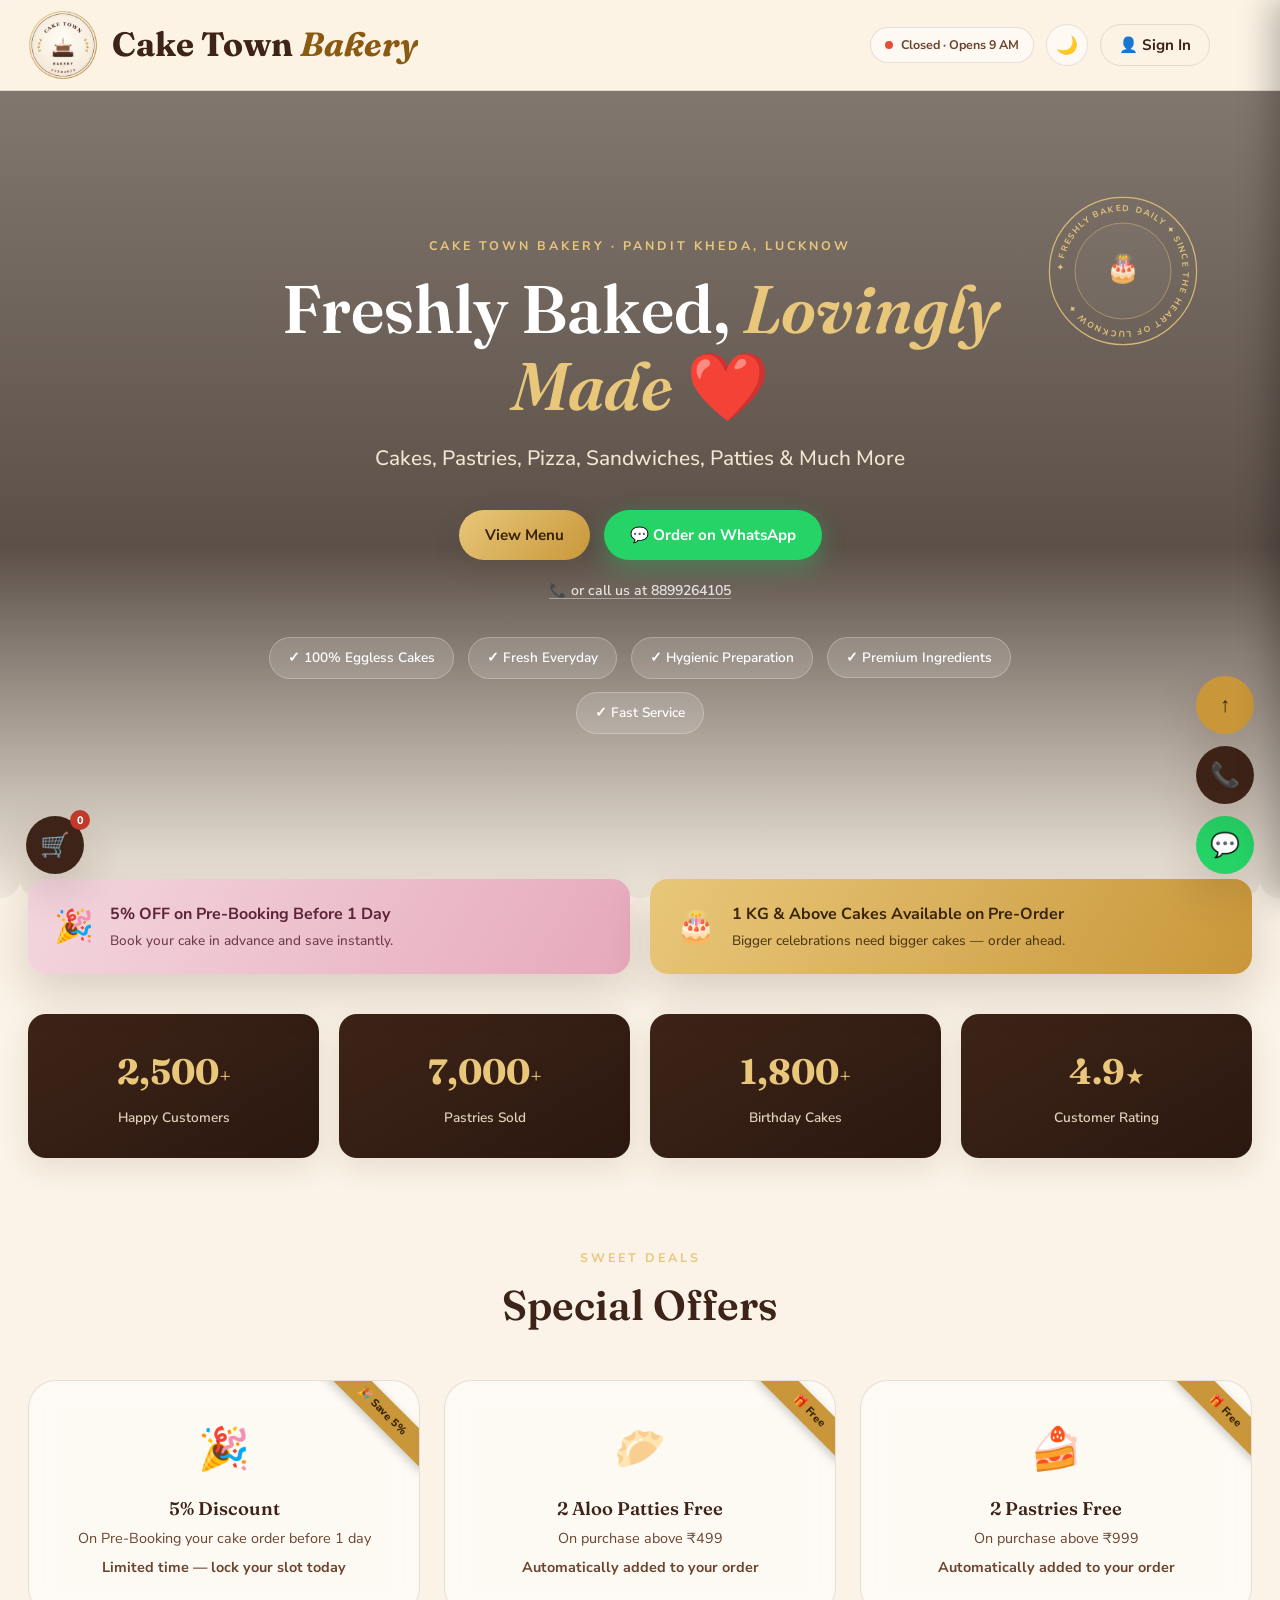
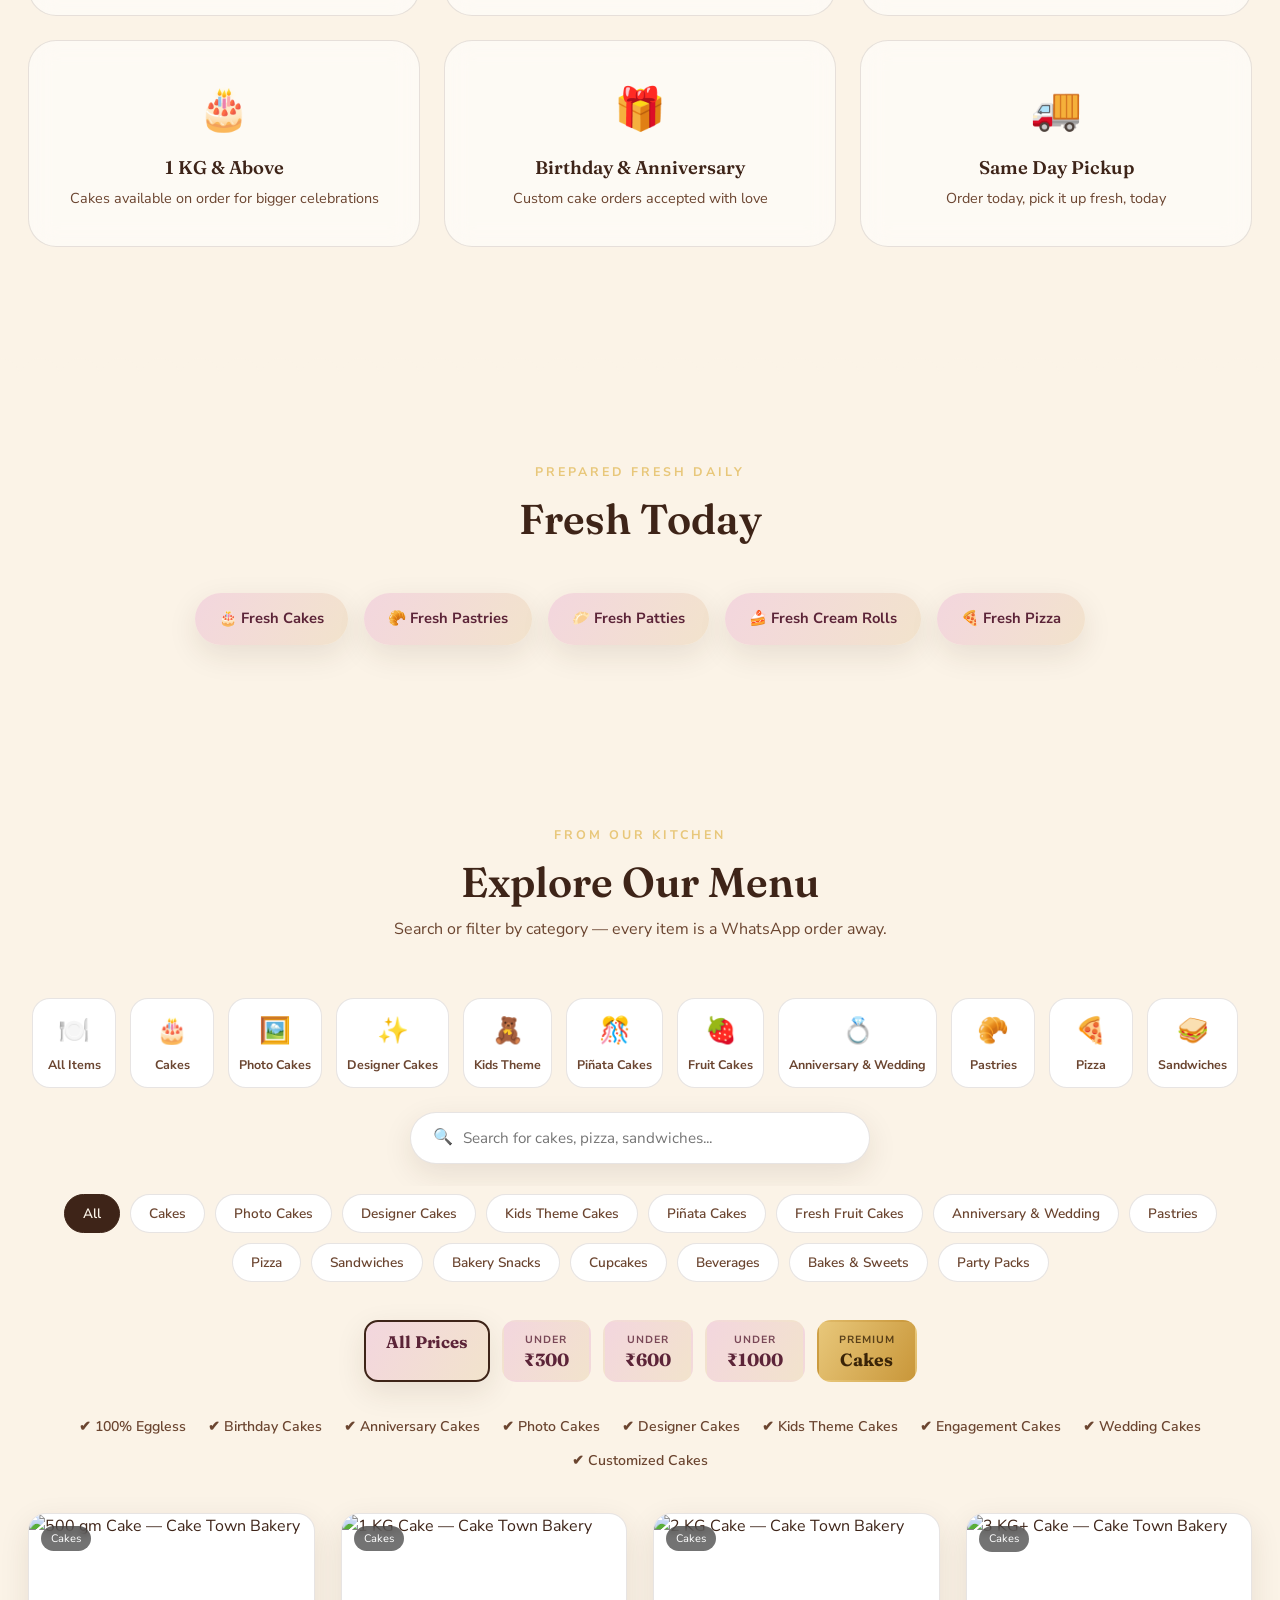
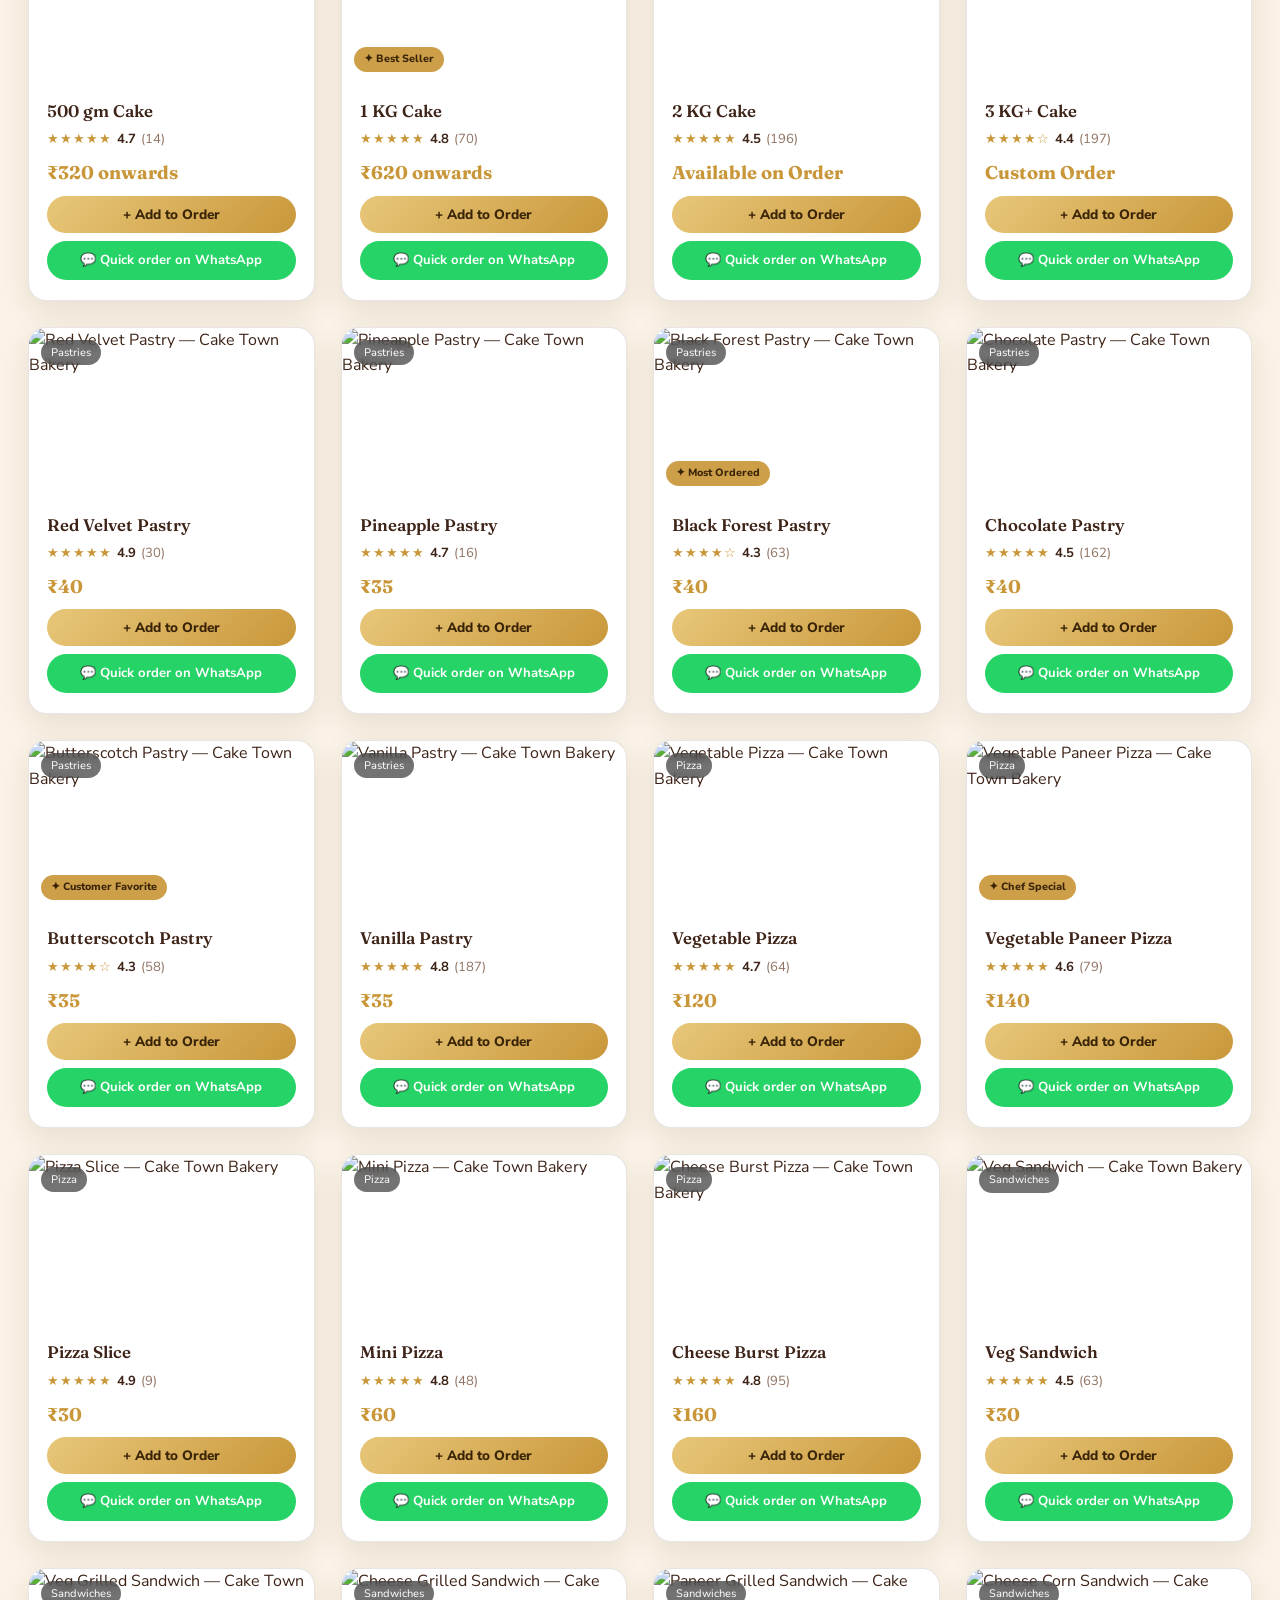
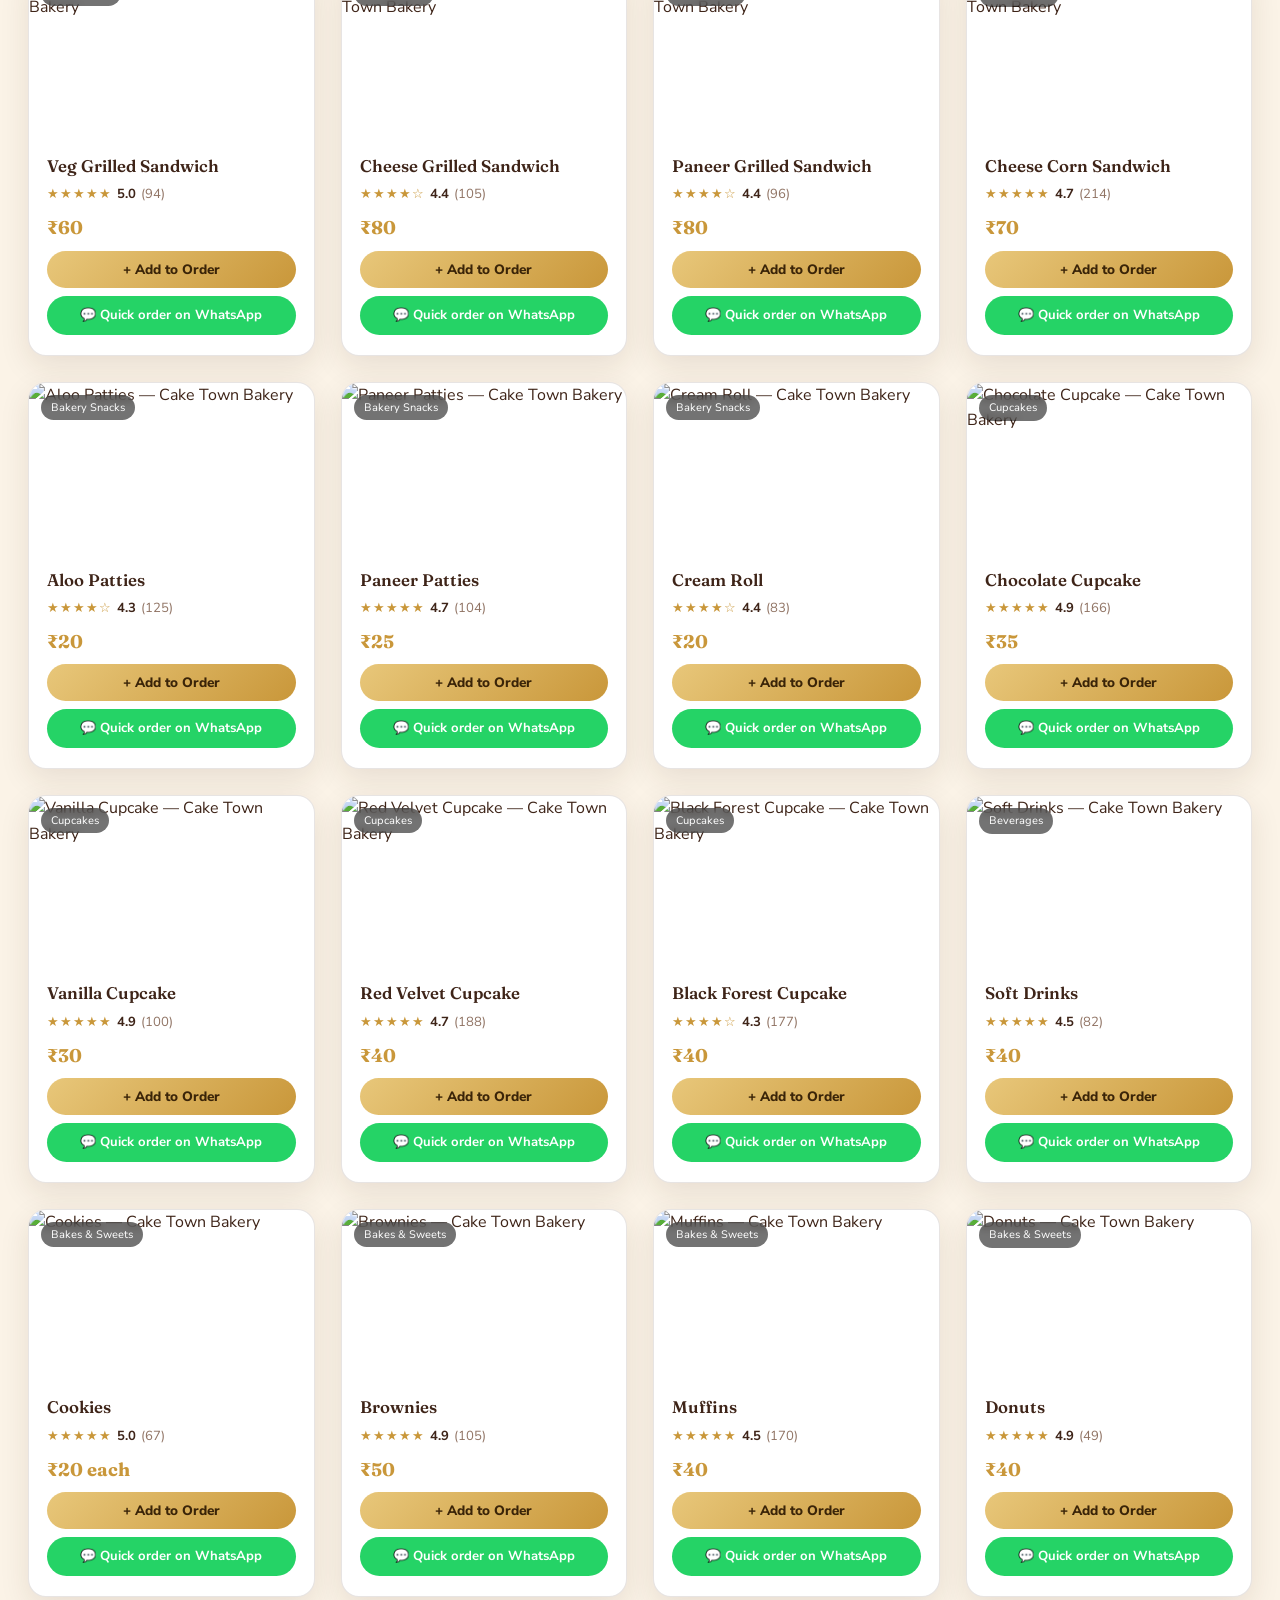
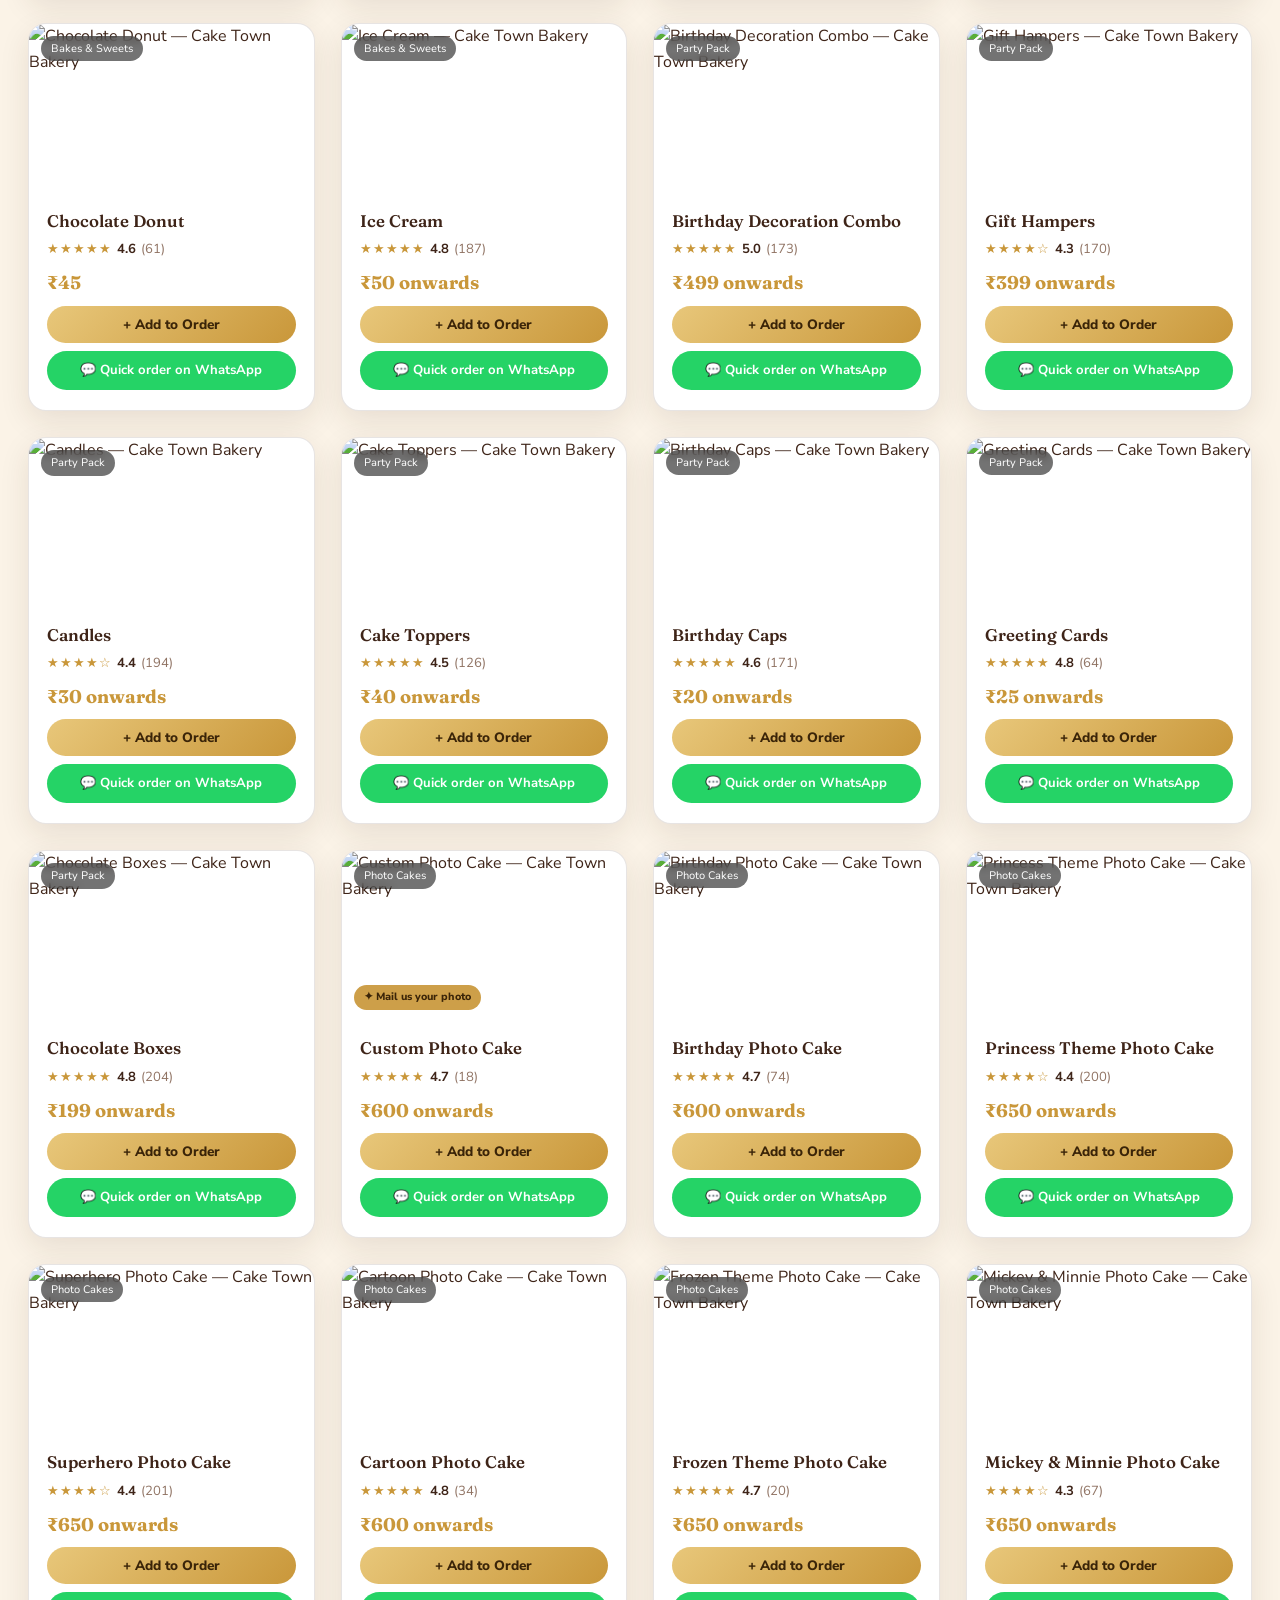
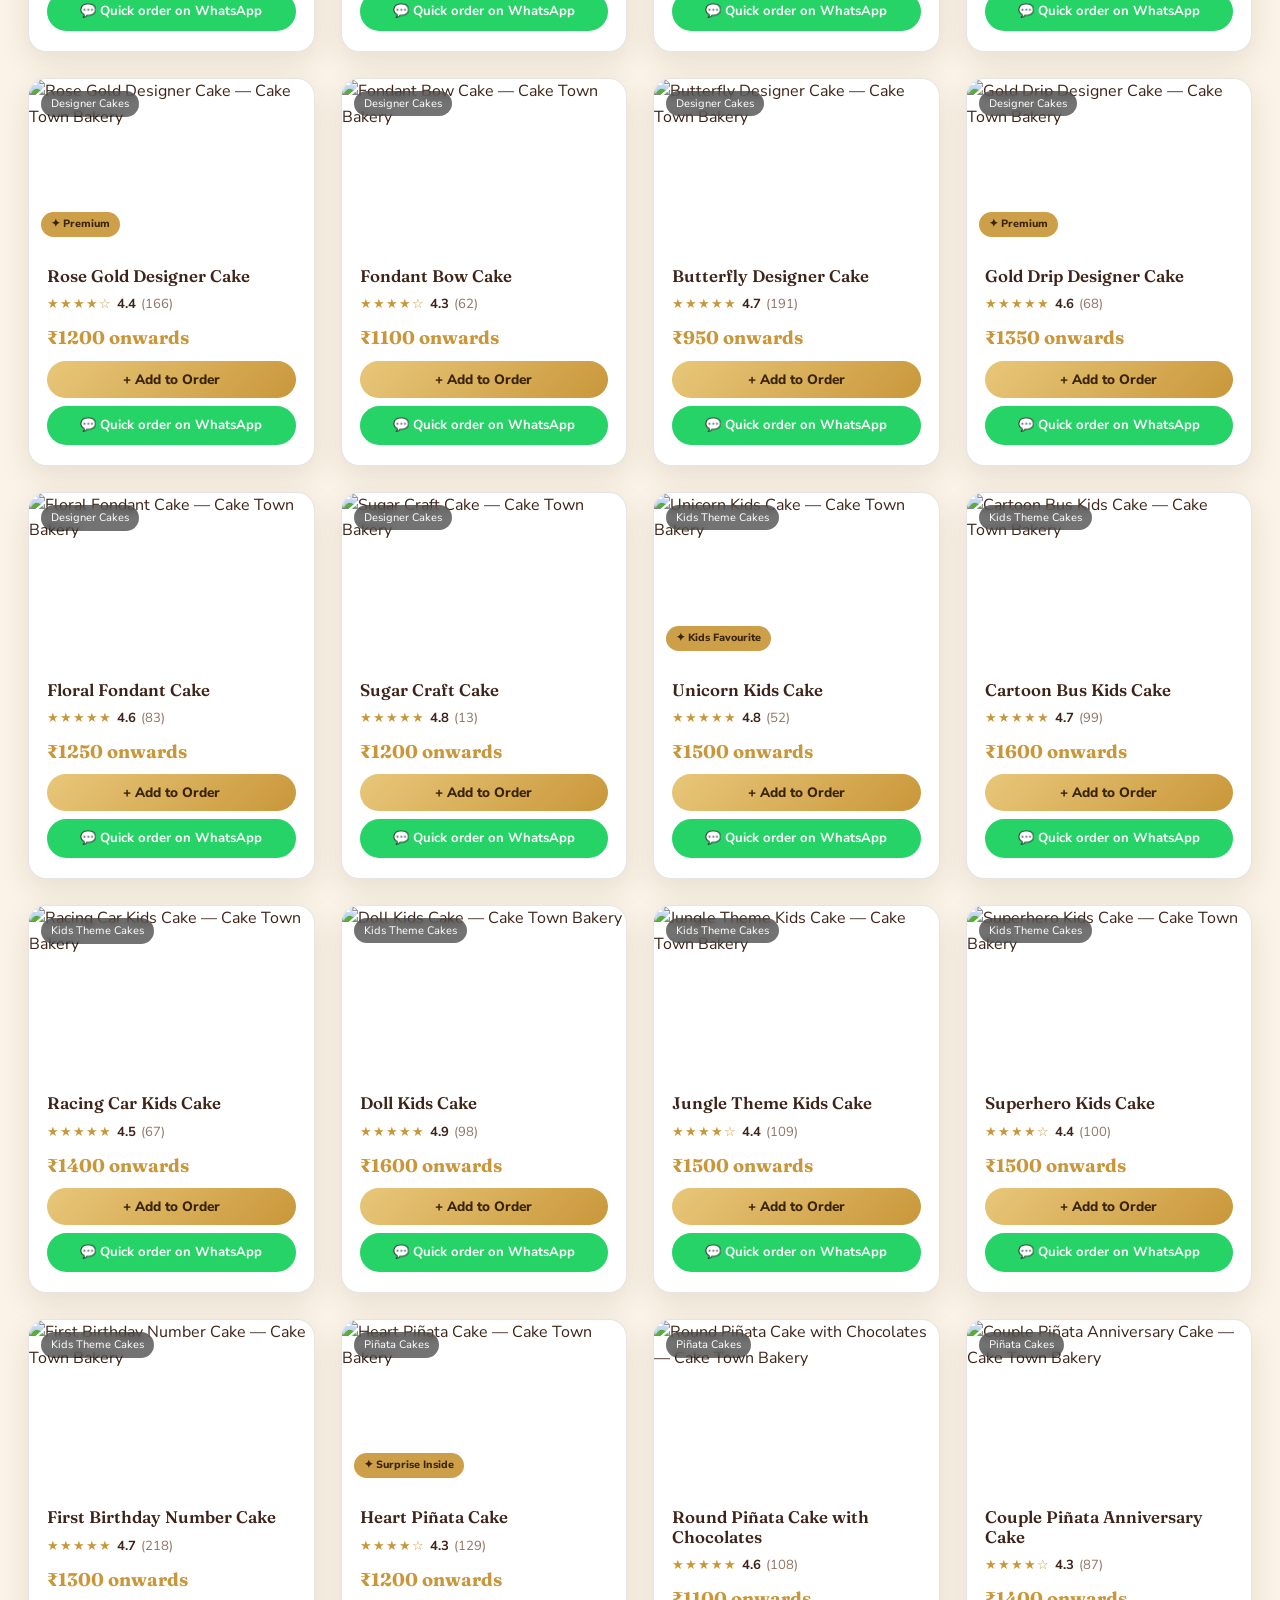
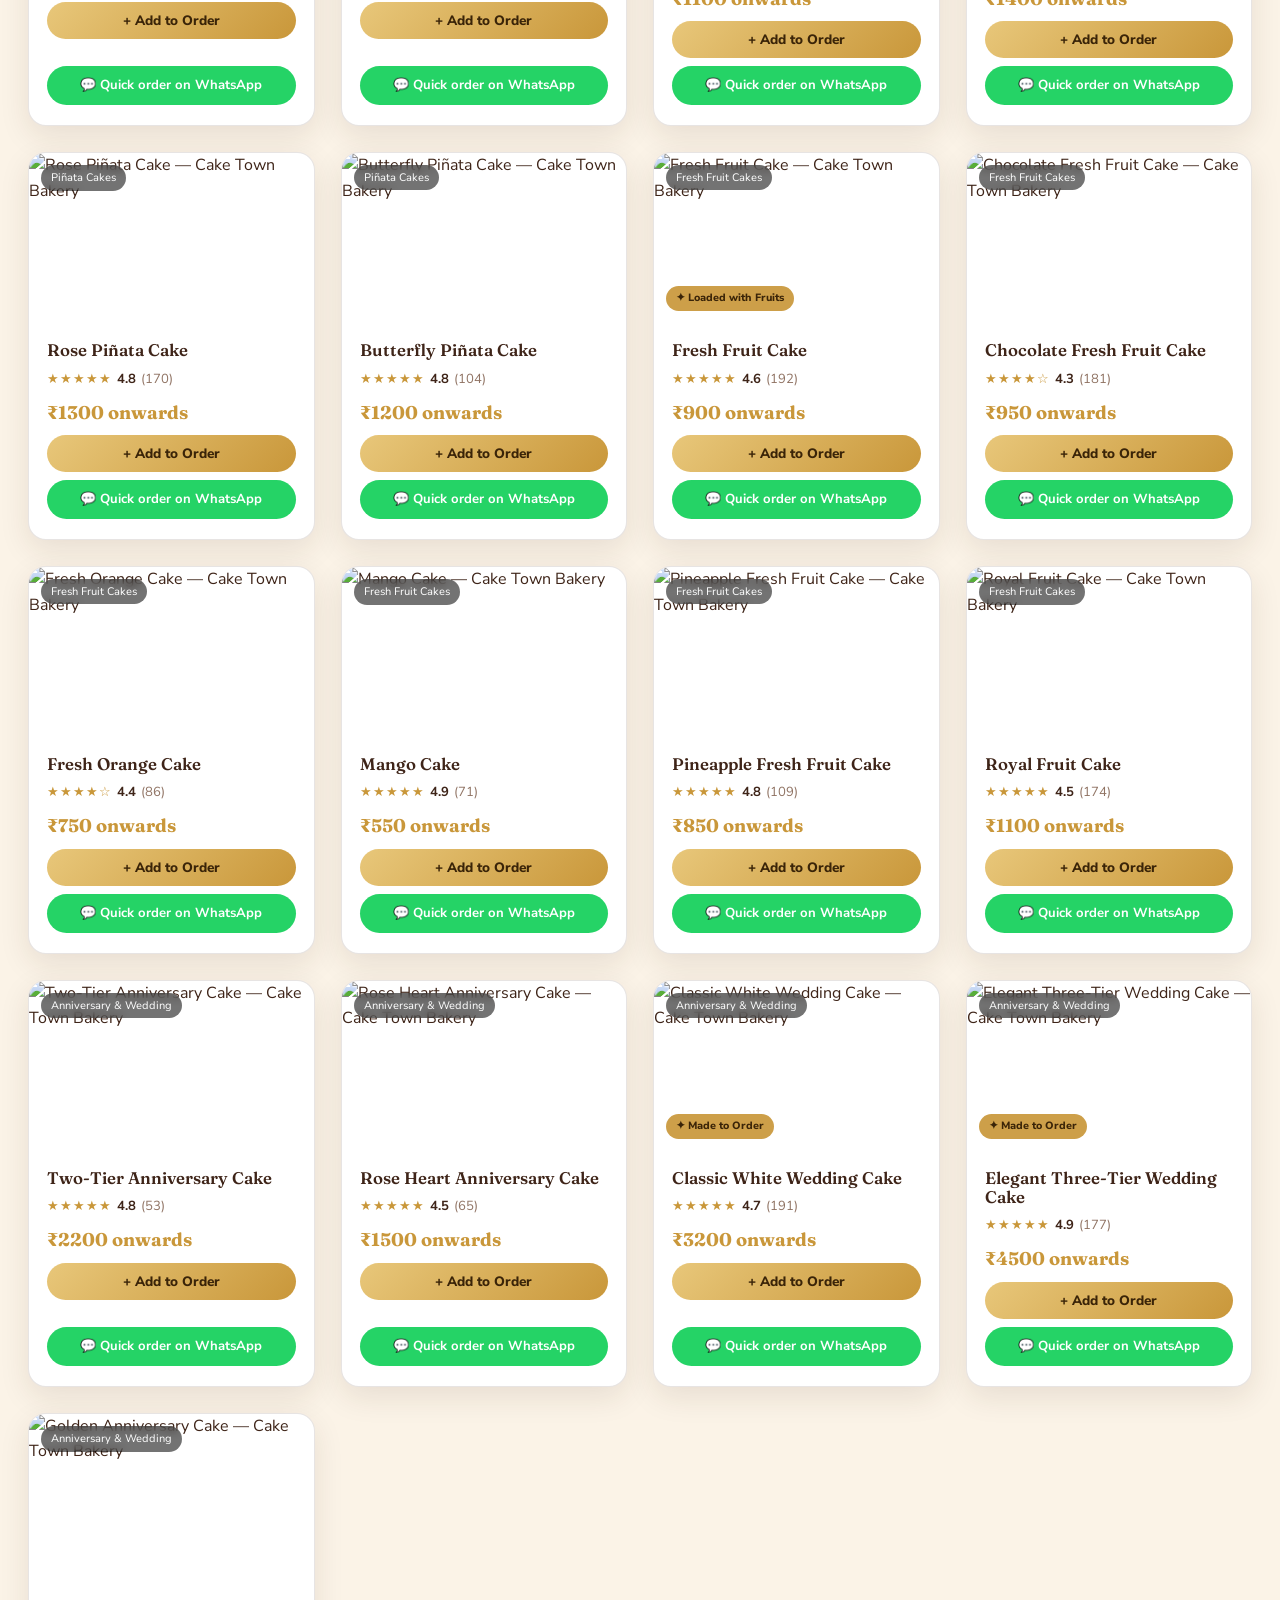
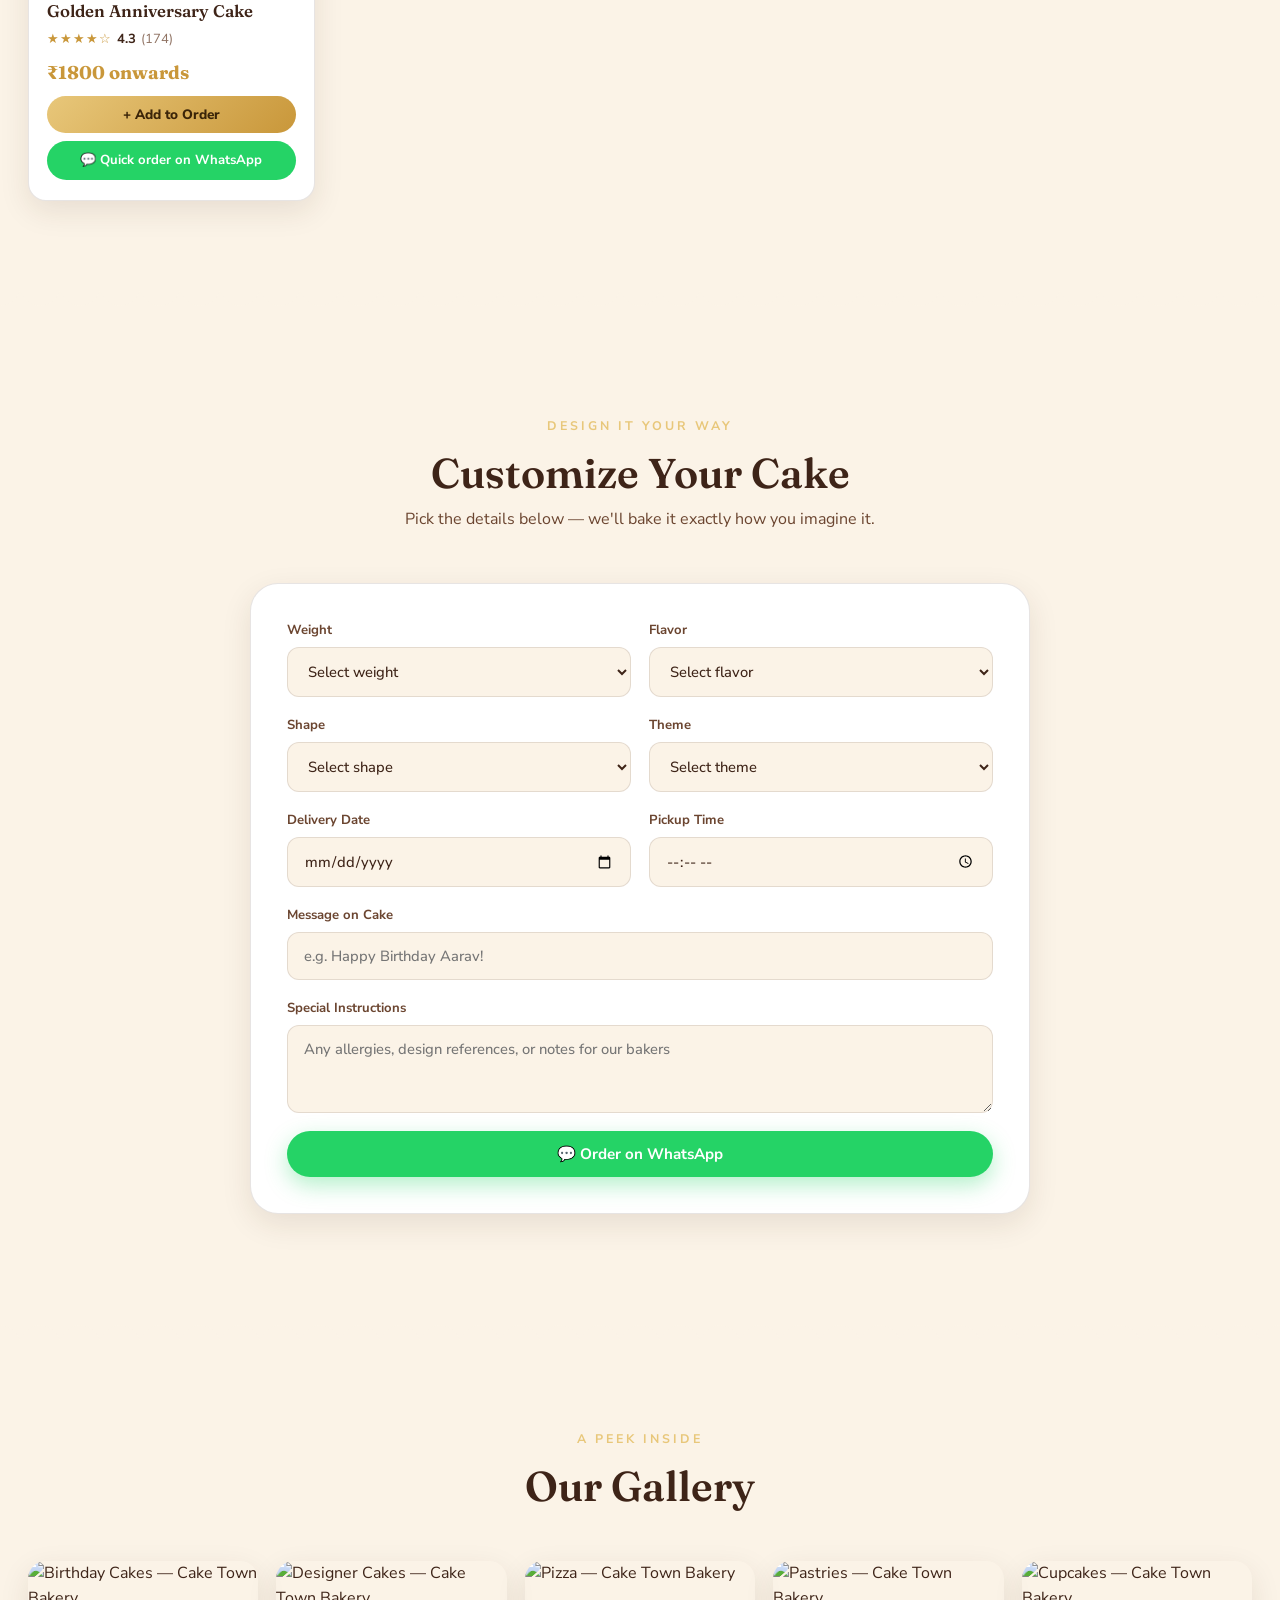
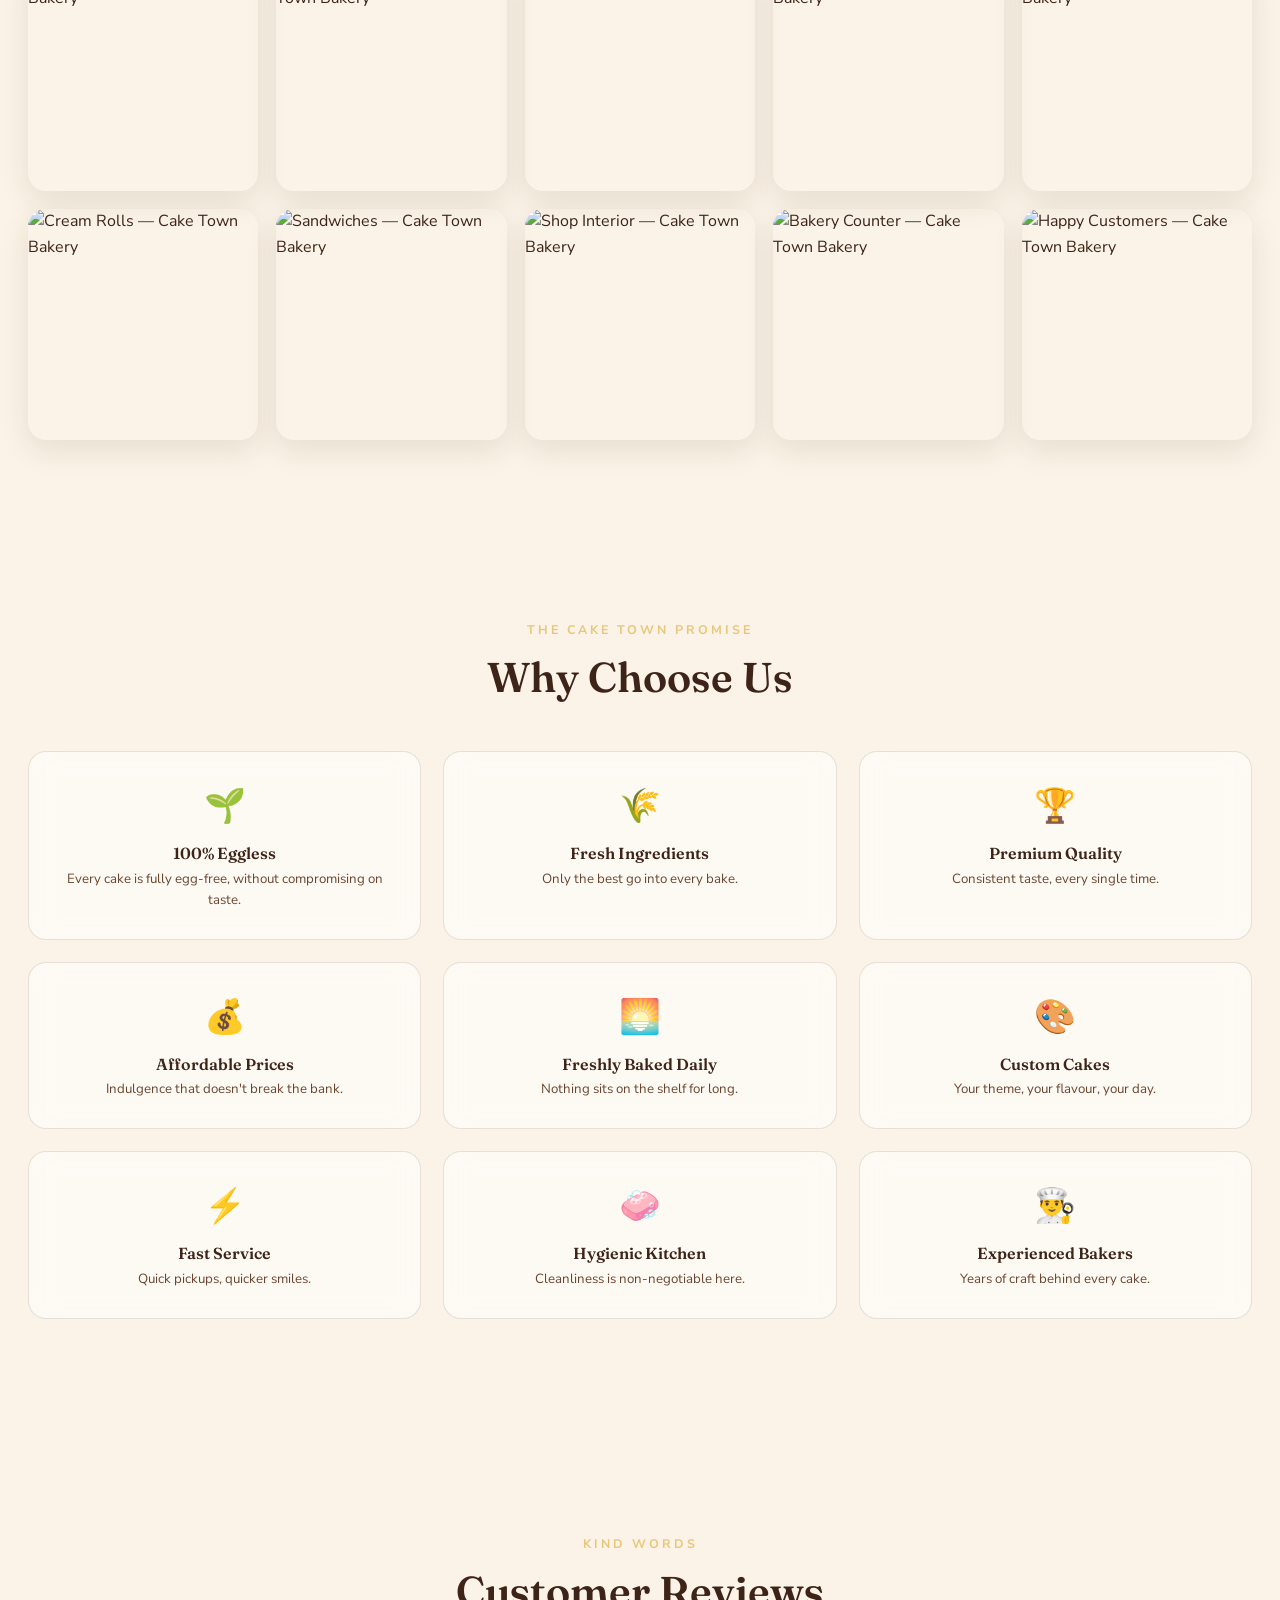
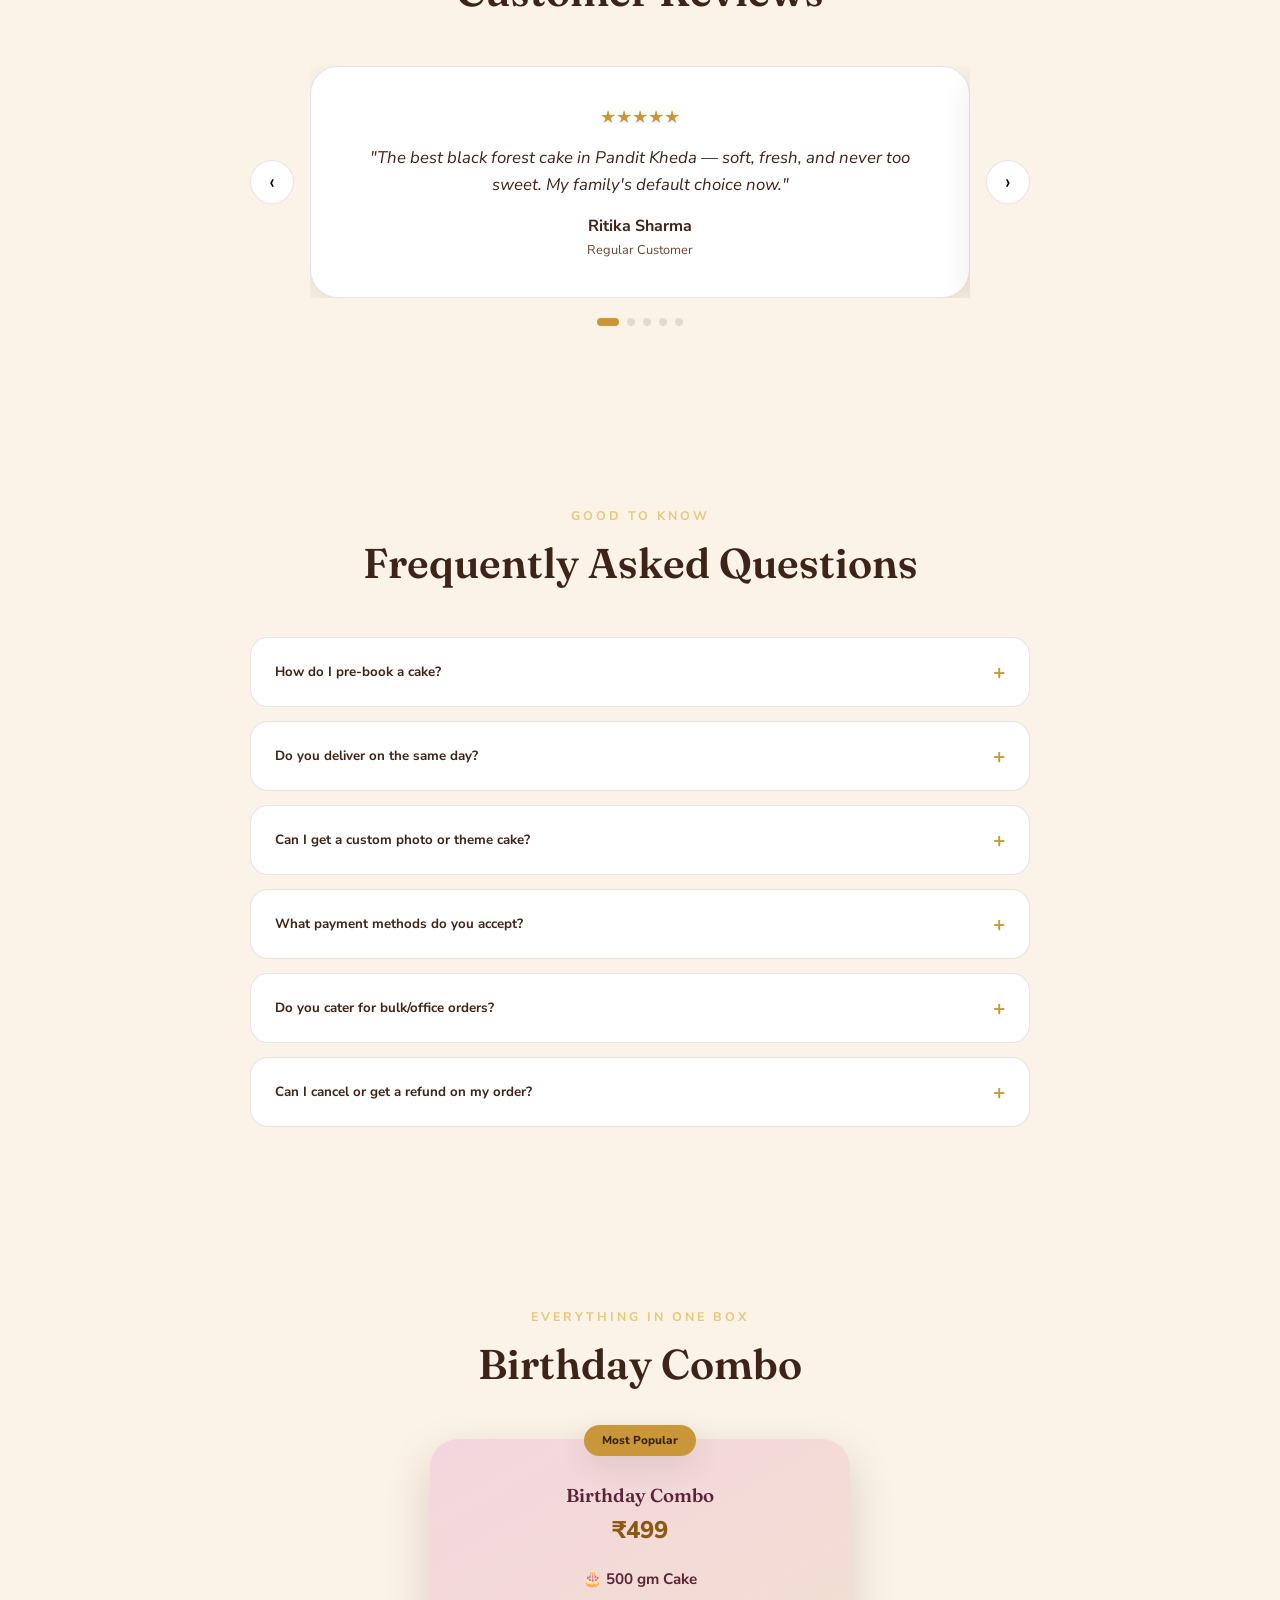
==== index.html @ 8cfa0c64 "Initial commit - Cake Town Bakery website" ====
<!DOCTYPE html>
<html lang="en">
<head>
<meta charset="UTF-8">
<meta name="viewport" content="width=device-width, initial-scale=1.0">
<title>Cake Town Bakery | Fresh Cakes, Pastries & Pizza in Lucknow</title>
<meta name="description" content="Cake Town Bakery, Pandit Kheda, Lucknow — 100% eggless cakes, pastries, pizza, sandwiches & more. Custom birthday & anniversary cakes. Order on WhatsApp or call 8899264105.">
<meta name="keywords" content="Cake Town Bakery, eggless cake Lucknow, cake shop Lucknow, birthday cake Lucknow, pastry shop Pandit Kheda, custom cakes Lucknow, bakery near me">
<meta name="robots" content="index, follow">
<link rel="canonical" href="https://caketownbakery.example.com/">

<!-- Open Graph -->
<meta property="og:type" content="restaurant.menu">
<meta property="og:title" content="Cake Town Bakery — Freshly Baked, Lovingly Made">
<meta property="og:description" content="Cakes, Pastries, Pizza, Sandwiches, Patties & Much More. Order now on WhatsApp or call 8899264105.">
<meta property="og:image" content="https://images.unsplash.com/photo-1621303837174-89787a7d4729?q=80&w=1200&auto=format&fit=crop">
<meta property="og:locale" content="en_IN">

<meta name="theme-color" content="#C9973A" media="(prefers-color-scheme: light)">
<meta name="theme-color" content="#241611" media="(prefers-color-scheme: dark)">

<link rel="icon" href="data:image/svg+xml,<svg xmlns=%22http://www.w3.org/2000/svg%22 viewBox=%220 0 100 100%22><text y=%22.9em%22 font-size=%2290%22>🎂</text></svg>">

<link rel="preconnect" href="https://fonts.googleapis.com">
<link rel="preconnect" href="https://fonts.gstatic.com" crossorigin>
<link href="https://fonts.googleapis.com/css2?family=Fraunces:ital,opsz,wght@0,9..144,400;0,9..144,500;0,9..144,600;0,9..144,700;1,9..144,500&family=Nunito+Sans:wght@400;500;600;700;800&display=swap" rel="stylesheet">

<link rel="stylesheet" href="css/style.css">

<script type="application/ld+json">
{
  "@context": "https://schema.org",
  "@type": "Bakery",
  "name": "Cake Town Bakery",
  "image": "https://images.unsplash.com/photo-1621303837174-89787a7d4729",
  "telephone": "+918899264105",
  "email": "caketownfresh@gmail.com",
  "priceRange": "₹20 - ₹2000",
  "address": {
    "@type": "PostalAddress",
    "streetAddress": "Kunj Plaza, Pandit Kheda",
    "addressLocality": "Lucknow",
    "addressRegion": "Uttar Pradesh",
    "postalCode": "226008",
    "addressCountry": "IN"
  },
  "servesCuisine": ["Bakery", "Cakes", "Pizza", "Fast Food"],
  "founder": "Akshaya Kumar Pandey"
}
</script>
</head>
<body>

<div class="scroll-progress" id="scrollProgress"></div>

<!-- ============ SKIP LINK ============ -->
<a href="#main" class="skip-link">Skip to content</a>

<!-- ============ NAVBAR ============ -->
<header class="navbar" id="navbar">
  <div class="nav-inner">
    <a href="#home" class="logo">
      <img src="assets/cake-town-logo.png" alt="Cake Town Bakery logo" class="logo-icon-img">
      <span class="logo-text">Cake Town <em>Bakery</em></span>
    </a>

    <div class="nav-right">
      <nav class="nav-links" id="navLinks">
        <a href="#home">Home</a>
        <a href="#offers">Offers</a>
        <a href="#menu">Menu</a>
        <a href="#gallery">Gallery</a>
        <a href="#why-us">Why Us</a>
        <a href="#reviews">Reviews</a>
        <a href="#faq">FAQ</a>
        <a href="#contact">Contact</a>
        <div class="nav-mobile-actions">
          <button class="btn btn-outline full" id="accountBtnMobile">👤 Sign In / Account</button>
          <a href="tel:8899264105" class="btn btn-outline full">📞 Call Now</a>
          <a href="https://wa.me/918899264105?text=Hi%20Cake%20Town%20Bakery!%20I'd%20like%20to%20order." class="btn btn-whatsapp full" target="_blank" rel="noopener">💬 WhatsApp</a>
        </div>
      </nav>

      <div class="nav-actions">
        <span class="open-status" id="openStatus"><span class="dot"></span> <span id="openStatusText">Checking hours…</span></span>
        <button class="theme-toggle" id="themeToggle" aria-label="Toggle dark mode" title="Toggle dark / light mode">
          <span class="theme-icon">🌙</span>
        </button>
        <div class="account-menu-wrap">
          <button class="btn btn-ghost nav-account" id="accountBtn">👤 Sign In</button>
          <div class="account-dropdown" id="accountDropdown" hidden>
            <a href="#" id="ddMyOrders">🧾 My Orders</a>
            <a href="#" id="ddLogout">🚪 Log Out</a>
          </div>
        </div>
        <a href="tel:8899264105" class="btn btn-ghost nav-call">📞 Call</a>
        <a href="https://wa.me/918899264105?text=Hi%20Cake%20Town%20Bakery!%20I'd%20like%20to%20order." class="btn btn-whatsapp nav-wa" target="_blank" rel="noopener">💬 WhatsApp</a>
        <button class="hamburger" id="hamburger" aria-label="Open menu" aria-expanded="false" aria-controls="navLinks">
          <span></span><span></span><span></span>
        </button>
      </div>
    </div>
  </div>
</header>

<main id="main">

<!-- ============ HERO ============ -->
<section class="hero" id="home">
  <div class="hero-bg" style="background-image:url('https://images.unsplash.com/photo-1509440159596-0249088772ff?q=80&w=1800&auto=format&fit=crop')"></div>
  <div class="hero-overlay"></div>

  <div class="hero-stamp" aria-hidden="true">
    <svg viewBox="0 0 200 200" class="stamp-svg">
      <defs>
        <path id="stampCircle" d="M 100,100 m -75,0 a 75,75 0 1,1 150,0 a 75,75 0 1,1 -150,0"/>
      </defs>
      <circle cx="100" cy="100" r="92" class="stamp-ring"/>
      <circle cx="100" cy="100" r="60" class="stamp-ring-inner"/>
      <text class="stamp-text">
        <textPath href="#stampCircle" startOffset="0%">
          ✦ FRESHLY BAKED DAILY ✦ SINCE THE HEART OF LUCKNOW ✦
        </textPath>
      </text>
      <text x="100" y="108" text-anchor="middle" class="stamp-center">🎂</text>
    </svg>
  </div>

  <div class="hero-content">
    <p class="eyebrow">Cake Town Bakery · Pandit Kheda, Lucknow</p>
    <h1>Freshly Baked, <span>Lovingly Made</span> ❤️</h1>
    <p class="hero-sub">Cakes, Pastries, Pizza, Sandwiches, Patties &amp; Much More</p>

    <div class="hero-buttons">
      <a href="#menu" class="btn btn-primary">View Menu</a>
      <a href="https://wa.me/918899264105?text=Hi%20Cake%20Town%20Bakery!" target="_blank" rel="noopener" class="btn btn-whatsapp">💬 Order on WhatsApp</a>
    </div>
    <a href="tel:8899264105" class="hero-call-link">📞 or call us at 8899264105</a>

    <ul class="hero-badges">
      <li>✓ 100% Eggless Cakes</li>
      <li>✓ Fresh Everyday</li>
      <li>✓ Hygienic Preparation</li>
      <li>✓ Premium Ingredients</li>
      <li>✓ Fast Service</li>
    </ul>
  </div>

  <div class="scallop-divider" aria-hidden="true"></div>
</section>

<!-- ============ HIGHLIGHT BANNERS ============ -->
<section class="banners">
  <div class="banner banner-pink">
    <span class="banner-icon">🎉</span>
    <div>
      <strong>5% OFF on Pre-Booking Before 1 Day</strong>
      <p>Book your cake in advance and save instantly.</p>
    </div>
  </div>
  <div class="banner banner-gold">
    <span class="banner-icon">🎂</span>
    <div>
      <strong>1 KG &amp; Above Cakes Available on Pre-Order</strong>
      <p>Bigger celebrations need bigger cakes — order ahead.</p>
    </div>
  </div>
</section>

<!-- ============ STATS ============ -->
<section class="stats-section">
  <div class="stats-grid">
    <div class="stat-card"><span class="stat-num" data-target="2500">0</span><span class="stat-plus">+</span><p>Happy Customers</p></div>
    <div class="stat-card"><span class="stat-num" data-target="7000">0</span><span class="stat-plus">+</span><p>Pastries Sold</p></div>
    <div class="stat-card"><span class="stat-num" data-target="1800">0</span><span class="stat-plus">+</span><p>Birthday Cakes</p></div>
    <div class="stat-card"><span class="stat-num" data-target="4.9" data-decimal="1">0</span><span class="stat-plus">★</span><p>Customer Rating</p></div>
  </div>
</section>

<!-- ============ OFFERS ============ -->
<section class="section offers" id="offers">
  <div class="section-head">
    <p class="eyebrow center">Sweet Deals</p>
    <h2>Special Offers</h2>
  </div>
  <div class="offer-grid">
    <div class="offer-card offer-card-ribbon">
      <span class="ribbon">🎉 Save 5%</span>
      <div class="offer-emoji">🎉</div>
      <h3>5% Discount</h3>
      <p>On Pre-Booking your cake order before 1 day</p>
      <p class="offer-sub">Limited time — lock your slot today</p>
    </div>
    <div class="offer-card offer-card-ribbon">
      <span class="ribbon">🎁 Free</span>
      <div class="offer-emoji">🥟</div>
      <h3>2 Aloo Patties Free</h3>
      <p>On purchase above ₹499</p>
      <p class="offer-sub">Automatically added to your order</p>
    </div>
    <div class="offer-card offer-card-ribbon">
      <span class="ribbon">🎁 Free</span>
      <div class="offer-emoji">🍰</div>
      <h3>2 Pastries Free</h3>
      <p>On purchase above ₹999</p>
      <p class="offer-sub">Automatically added to your order</p>
    </div>
    <div class="offer-card">
      <div class="offer-emoji">🎂</div>
      <h3>1 KG &amp; Above</h3>
      <p>Cakes available on order for bigger celebrations</p>
    </div>
    <div class="offer-card">
      <div class="offer-emoji">🎁</div>
      <h3>Birthday &amp; Anniversary</h3>
      <p>Custom cake orders accepted with love</p>
    </div>
    <div class="offer-card">
      <div class="offer-emoji">🚚</div>
      <h3>Same Day Pickup</h3>
      <p>Order today, pick it up fresh, today</p>
    </div>
  </div>
</section>

<div class="scallop-divider flip" aria-hidden="true"></div>

<!-- ============ TODAY'S FRESH ============ -->
<section class="section fresh-section">
  <div class="section-head">
    <p class="eyebrow center">Prepared Fresh Daily</p>
    <h2>Fresh Today</h2>
  </div>
  <div class="fresh-strip">
    <div class="fresh-chip">🎂 Fresh Cakes</div>
    <div class="fresh-chip">🥐 Fresh Pastries</div>
    <div class="fresh-chip">🥟 Fresh Patties</div>
    <div class="fresh-chip">🍰 Fresh Cream Rolls</div>
    <div class="fresh-chip">🍕 Fresh Pizza</div>
  </div>
</section>

<!-- ============ MENU ============ -->
<section class="section menu-section" id="menu">
  <div class="section-head">
    <p class="eyebrow center">From Our Kitchen</p>
    <h2>Explore Our Menu</h2>
    <p class="section-desc">Search or filter by category — every item is a WhatsApp order away.</p>
  </div>

  <div class="quick-cat-nav" id="quickCatNav">
    <button class="quick-cat" data-cat="all"><span class="quick-cat-icon">🍽️</span><span>All Items</span></button>
    <button class="quick-cat" data-cat="cakes"><span class="quick-cat-icon">🎂</span><span>Cakes</span></button>
    <button class="quick-cat" data-cat="photocakes"><span class="quick-cat-icon">🖼️</span><span>Photo Cakes</span></button>
    <button class="quick-cat" data-cat="designercakes"><span class="quick-cat-icon">✨</span><span>Designer Cakes</span></button>
    <button class="quick-cat" data-cat="kidscakes"><span class="quick-cat-icon">🧸</span><span>Kids Theme</span></button>
    <button class="quick-cat" data-cat="pinatacakes"><span class="quick-cat-icon">🎊</span><span>Piñata Cakes</span></button>
    <button class="quick-cat" data-cat="fruitcakes"><span class="quick-cat-icon">🍓</span><span>Fruit Cakes</span></button>
    <button class="quick-cat" data-cat="annivcakes"><span class="quick-cat-icon">💍</span><span>Anniversary &amp; Wedding</span></button>
    <button class="quick-cat" data-cat="pastries"><span class="quick-cat-icon">🥐</span><span>Pastries</span></button>
    <button class="quick-cat" data-cat="pizza"><span class="quick-cat-icon">🍕</span><span>Pizza</span></button>
    <button class="quick-cat" data-cat="sandwiches"><span class="quick-cat-icon">🥪</span><span>Sandwiches</span></button>
    <button class="quick-cat" data-cat="snacks"><span class="quick-cat-icon">🥟</span><span>Snacks</span></button>
    <button class="quick-cat" data-cat="cupcakes"><span class="quick-cat-icon">🧁</span><span>Cupcakes</span></button>
    <button class="quick-cat" data-cat="beverages"><span class="quick-cat-icon">🥤</span><span>Beverages</span></button>
    <button class="quick-cat" data-cat="sweets"><span class="quick-cat-icon">🍪</span><span>Sweets</span></button>
    <button class="quick-cat" data-cat="party"><span class="quick-cat-icon">🎉</span><span>Party Pack</span></button>
  </div>

  <div class="menu-controls">
    <div class="search-box">
      <span>🔍</span>
      <input type="text" id="menuSearch" placeholder="Search for cakes, pizza, sandwiches..." aria-label="Search the menu">
    </div>
    <div class="filter-tabs sticky-filters" id="filterTabs">
      <button class="filter-btn active" data-cat="all">All</button>
      <button class="filter-btn" data-cat="cakes">Cakes</button>
      <button class="filter-btn" data-cat="photocakes">Photo Cakes</button>
      <button class="filter-btn" data-cat="designercakes">Designer Cakes</button>
      <button class="filter-btn" data-cat="kidscakes">Kids Theme Cakes</button>
      <button class="filter-btn" data-cat="pinatacakes">Piñata Cakes</button>
      <button class="filter-btn" data-cat="fruitcakes">Fresh Fruit Cakes</button>
      <button class="filter-btn" data-cat="annivcakes">Anniversary &amp; Wedding</button>
      <button class="filter-btn" data-cat="pastries">Pastries</button>
      <button class="filter-btn" data-cat="pizza">Pizza</button>
      <button class="filter-btn" data-cat="sandwiches">Sandwiches</button>
      <button class="filter-btn" data-cat="snacks">Bakery Snacks</button>
      <button class="filter-btn" data-cat="cupcakes">Cupcakes</button>
      <button class="filter-btn" data-cat="beverages">Beverages</button>
      <button class="filter-btn" data-cat="sweets">Bakes &amp; Sweets</button>
      <button class="filter-btn" data-cat="party">Party Packs</button>
    </div>
  </div>

  <div class="price-tier-strip" id="priceTierStrip">
    <button class="price-tier-chip active" data-tier="all"><span class="tier-label">All Prices</span></button>
    <button class="price-tier-chip" data-tier="300"><span class="tier-under">Under</span><span class="tier-amount">₹300</span></button>
    <button class="price-tier-chip" data-tier="600"><span class="tier-under">Under</span><span class="tier-amount">₹600</span></button>
    <button class="price-tier-chip" data-tier="1000"><span class="tier-under">Under</span><span class="tier-amount">₹1000</span></button>
    <button class="price-tier-chip gold" data-tier="premium"><span class="tier-under">Premium</span><span class="tier-amount">Cakes</span></button>
  </div>


  <div class="cake-types">
    <span>✔ 100% Eggless</span>
    <span>✔ Birthday Cakes</span>
    <span>✔ Anniversary Cakes</span>
    <span>✔ Photo Cakes</span>
    <span>✔ Designer Cakes</span>
    <span>✔ Kids Theme Cakes</span>
    <span>✔ Engagement Cakes</span>
    <span>✔ Wedding Cakes</span>
    <span>✔ Customized Cakes</span>
  </div>

  <div id="menuGrid" class="menu-grid"></div>
  <p id="noResults" class="no-results" hidden>No items match your search. Try another keyword or category.</p>
</section>

<div class="scallop-divider" aria-hidden="true"></div>

<!-- ============ CUSTOMIZE YOUR CAKE ============ -->
<section class="section builder-section" id="customize">
  <div class="section-head">
    <p class="eyebrow center">Design It Your Way</p>
    <h2>Customize Your Cake</h2>
    <p class="section-desc">Pick the details below — we'll bake it exactly how you imagine it.</p>
  </div>

  <form id="cakeBuilderForm" class="builder-card" novalidate>
    <div class="builder-grid">
      <label class="field"><span>Weight</span>
        <select name="weight" required>
          <option value="" disabled selected>Select weight</option>
          <option>500 gm</option><option>1 KG</option><option>2 KG</option><option>3 KG+</option>
        </select>
      </label>
      <label class="field"><span>Flavor</span>
        <select name="flavor" required>
          <option value="" disabled selected>Select flavor</option>
          <option>Chocolate</option><option>Vanilla</option><option>Black Forest</option><option>Red Velvet</option><option>Butterscotch</option><option>Pineapple</option>
        </select>
      </label>
      <label class="field"><span>Shape</span>
        <select name="shape" required>
          <option value="" disabled selected>Select shape</option>
          <option>Round</option><option>Square</option><option>Heart Shape</option><option>Number Shape</option>
        </select>
      </label>
      <label class="field"><span>Theme</span>
        <select name="theme" required>
          <option value="" disabled selected>Select theme</option>
          <option>Birthday</option><option>Anniversary</option><option>Photo Cake</option><option>Wedding</option><option>Kids Theme</option><option>Engagement</option><option>Designer / Custom</option>
        </select>
      </label>
      <label class="field"><span>Delivery Date</span>
        <input type="date" name="date" aria-label="Delivery date" required>
      </label>
      <label class="field"><span>Pickup Time</span>
        <input type="time" name="pickupTime" aria-label="Pickup time" required>
      </label>
    </div>
    <label class="field full"><span>Message on Cake</span>
      <input type="text" name="message" placeholder="e.g. Happy Birthday Aarav!" aria-label="Message on cake">
    </label>
    <label class="field full"><span>Special Instructions</span>
      <textarea name="notes" rows="3" placeholder="Any allergies, design references, or notes for our bakers"></textarea>
    </label>
    <button type="submit" class="btn btn-whatsapp full">💬 Order on WhatsApp</button>
  </form>
</section>

<div class="scallop-divider flip" aria-hidden="true"></div>

<!-- ============ GALLERY ============ -->
<section class="section gallery-section" id="gallery">
  <div class="section-head">
    <p class="eyebrow center">A Peek Inside</p>
    <h2>Our Gallery</h2>
  </div>
  <div class="gallery-grid" id="galleryGrid"></div>
</section>

<!-- ============ WHY CHOOSE US ============ -->
<section class="section why-us" id="why-us">
  <div class="section-head">
    <p class="eyebrow center">The Cake Town Promise</p>
    <h2>Why Choose Us</h2>
  </div>
  <div class="why-grid">
    <div class="why-card"><span>🌱</span><h3>100% Eggless</h3><p>Every cake is fully egg-free, without compromising on taste.</p></div>
    <div class="why-card"><span>🌾</span><h3>Fresh Ingredients</h3><p>Only the best go into every bake.</p></div>
    <div class="why-card"><span>🏆</span><h3>Premium Quality</h3><p>Consistent taste, every single time.</p></div>
    <div class="why-card"><span>💰</span><h3>Affordable Prices</h3><p>Indulgence that doesn't break the bank.</p></div>
    <div class="why-card"><span>🌅</span><h3>Freshly Baked Daily</h3><p>Nothing sits on the shelf for long.</p></div>
    <div class="why-card"><span>🎨</span><h3>Custom Cakes</h3><p>Your theme, your flavour, your day.</p></div>
    <div class="why-card"><span>⚡</span><h3>Fast Service</h3><p>Quick pickups, quicker smiles.</p></div>
    <div class="why-card"><span>🧼</span><h3>Hygienic Kitchen</h3><p>Cleanliness is non-negotiable here.</p></div>
    <div class="why-card"><span>👨‍🍳</span><h3>Experienced Bakers</h3><p>Years of craft behind every cake.</p></div>
  </div>
</section>

<div class="scallop-divider flip" aria-hidden="true"></div>

<!-- ============ REVIEWS ============ -->
<section class="section reviews" id="reviews">
  <div class="section-head">
    <p class="eyebrow center">Kind Words</p>
    <h2>Customer Reviews</h2>
  </div>
  <div class="review-carousel">
    <button class="rev-arrow left" id="revPrev" aria-label="Previous review">‹</button>
    <div class="review-track-wrap">
      <div class="review-track" id="reviewTrack"></div>
    </div>
    <button class="rev-arrow right" id="revNext" aria-label="Next review">›</button>
  </div>
  <div class="review-dots" id="reviewDots"></div>
</section>

<!-- ============ FAQ ============ -->
<section class="section faq-section" id="faq">
  <div class="section-head">
    <p class="eyebrow center">Good to Know</p>
    <h2>Frequently Asked Questions</h2>
  </div>
  <div class="faq-list" id="faqList"></div>
</section>

<!-- ============ BIRTHDAY COMBO ============ -->
<section class="section combo-section">
  <div class="section-head">
    <p class="eyebrow center">Everything In One Box</p>
    <h2>Birthday Combo</h2>
  </div>
  <div class="combo-card">
    <div class="combo-badge">Most Popular</div>
    <h3>Birthday Combo</h3>
    <p class="combo-price">₹499</p>
    <ul class="combo-list">
      <li>🎂 500 gm Cake</li>
      <li>🕯️ Candles</li>
      <li>🔪 Knife</li>
      <li>🥳 Happy Birthday Celebration</li>
      <li>🎉 Party Caps</li>
      <li>🎈 Balloons</li>
    </ul>
    <a href="https://wa.me/918899264105?text=Hi%20Cake%20Town%20Bakery!%20I'd%20like%20to%20order%20the%20Birthday%20Combo." target="_blank" rel="noopener" class="btn btn-whatsapp full">💬 Order Combo on WhatsApp</a>
  </div>
</section>

<!-- ============ DELIVERY AREAS ============ -->
<section class="section delivery-section">
  <div class="section-head">
    <p class="eyebrow center">We Deliver Fresh To Your Door</p>
    <h2>Delivery Areas</h2>
    <p class="section-desc">Free delivery above ₹499</p>
  </div>
  <div class="delivery-grid">
    <span>📍 Pandit Kheda</span>
    <span>📍 Ashiyana</span>
    <span>📍 Alambagh</span>
    <span>📍 Krishna Nagar</span>
    <span>📍 Telibagh</span>
    <span>📍 Vrindavan</span>
  </div>
</section>

<div class="scallop-divider" aria-hidden="true"></div>

<!-- ============ CONTACT ============ -->
<section class="section contact-section" id="contact">
  <div class="section-head">
    <p class="eyebrow center">Visit or Reach Us</p>
    <h2>Contact Us</h2>
  </div>

  <div class="contact-grid">
    <div class="contact-info">
      <div class="info-card">
        <h3>Cake Town Bakery</h3>
        <p><strong>Owner:</strong> Akshaya Kumar Pandey</p>
        <p><strong>📞 Phone:</strong> <a href="tel:8899264105">8899264105</a></p>
        <p><strong>✉️ Email:</strong> <a href="mailto:caketownfresh@gmail.com">caketownfresh@gmail.com</a></p>
        <p><strong>📍 Address:</strong><br>Kunj Plaza, Pandit Kheda,<br>Lucknow, Uttar Pradesh - 226008</p>

        <div class="contact-btn-row">
          <a href="tel:8899264105" class="btn btn-outline">📞 Call Now</a>
          <a href="https://wa.me/918899264105?text=Hi%20Cake%20Town%20Bakery!" target="_blank" rel="noopener" class="btn btn-whatsapp">💬 WhatsApp</a>
          <a href="https://www.google.com/maps/dir/?api=1&destination=26.7970274,80.8674427" target="_blank" rel="noopener" class="btn btn-primary">📍 Get Directions</a>
        </div>
      </div>

      <div class="payment-card">
        <h3>💳 Payment Methods</h3>
        <p class="form-note">UPI · GPay · PhonePe · Paytm accepted</p>
        <div class="payment-body">
          <img src="assets/gpay-qr.png" alt="Cake Town Bakery UPI QR code — scan to pay" class="payment-qr">
          <div class="payment-details">
            <p><strong>Scan &amp; Pay</strong></p>
            <p>UPI ID: <span class="upi-id">8899264105-1@okbizaxis</span></p>
            <div class="payment-badges">
              <span>UPI</span><span>BHIM</span><span>GPay</span><span>PhonePe</span><span>Paytm</span>
            </div>
          </div>
        </div>
      </div>

      <div class="map-embed">
        <iframe
          title="Cake Town Bakery Location"
          src="https://maps.google.com/maps?q=26.7970274,80.8674427&hl=en&z=17&output=embed"
          loading="lazy" referrerpolicy="no-referrer-when-downgrade"></iframe>
        <!-- To use your own Google Maps embed later: open Google Maps → Share → Embed a map → copy the <iframe> src and paste it above. -->
      </div>
    </div>

    <div class="contact-forms">
      <div class="form-card">
        <h3>🎂 Pre-Book a Cake</h3>
        <p class="form-note">Get 5% off when you pre-book!</p>
        <form id="prebookForm" class="form" novalidate>
          <input type="text" name="name" placeholder="Your Name" aria-label="Your Name" required>
          <input type="tel" name="phone" placeholder="Phone Number" aria-label="Phone Number" required pattern="[0-9]{10}" inputmode="numeric" maxlength="10">
          <select name="cakeType" aria-label="Cake Type" required>
            <option value="" disabled selected>Cake Type</option>
            <option>Birthday Cake</option>
            <option>Anniversary Cake</option>
            <option>Photo Cake</option>
            <option>Designer Cake</option>
            <option>Kids Theme Cake</option>
            <option>Engagement Cake</option>
            <option>Wedding Cake</option>
            <option>Customized Cake</option>
          </select>
          <select name="weight" aria-label="Weight" required>
            <option value="" disabled selected>Weight</option>
            <option>500 gm</option>
            <option>1 KG</option>
            <option>2 KG</option>
            <option>3 KG+</option>
          </select>
          <input type="date" name="date" aria-label="Delivery date" required>
          <textarea name="notes" placeholder="Flavour / message on cake / special instructions" aria-label="Flavour, message on cake, or special instructions" rows="3"></textarea>
          <button type="submit" class="btn btn-primary full">Pre-Book via WhatsApp</button>
        </form>
      </div>

      <div class="form-card">
        <h3>✉️ Cake Enquiry</h3>
        <form id="enquiryForm" class="form" novalidate>
          <input type="text" name="name" placeholder="Your Name" aria-label="Your Name" required>
          <input type="tel" name="phone" placeholder="Phone Number" aria-label="Phone Number" required pattern="[0-9]{10}" inputmode="numeric" maxlength="10">
          <textarea name="message" placeholder="Tell us what you're looking for..." aria-label="Your enquiry message" rows="3" required></textarea>
          <button type="submit" class="btn btn-secondary full">Send Enquiry via WhatsApp</button>
        </form>
      </div>
    </div>
  </div>
</section>

</main>

<!-- ============ FOOTER ============ -->
<footer class="footer">
  <div class="footer-inner">
    <div class="footer-brand">
      <img src="assets/cake-town-logo.png" alt="Cake Town Bakery logo" class="footer-logo-img">
      <h3>Cake Town Bakery</h3>
      <p>Freshly Baked, Lovingly Made ❤️</p>
    </div>

    <div class="footer-links">
      <h4>Quick Links</h4>
      <a href="#menu">Menu</a>
      <a href="#gallery">Gallery</a>
      <a href="#contact">Contact</a>
      <a href="#offers">Offers</a>
    </div>

    <div class="footer-social">
      <h4>Follow Us</h4>
      <a href="mailto:caketownfresh@gmail.com">✉️ Email Us</a>
      <a href="https://wa.me/918899264105" target="_blank" rel="noopener">💬 WhatsApp</a>
      <a href="tel:8899264105">📞 Call Now</a>
    </div>

    <div class="footer-contact">
      <h4>Business Hours</h4>
      <p>Mon – Sun: 9:00 AM – 10:00 PM</p>
      <p>📞 8899264105</p>
      <p>✉️ caketownfresh@gmail.com</p>
      <p>Kunj Plaza, Pandit Kheda,<br>Lucknow, UP - 226008</p>
    </div>
  </div>
  <div class="footer-bottom">
    <p>© <span id="year"></span> Cake Town Bakery. All rights reserved. Crafted with ❤️ in Lucknow.</p>
  </div>
</footer>

<!-- ============ FLOATING BUTTONS ============ -->
<button class="floating-btn floating-cart" id="cartFab" aria-label="View your order cart">🛒<span class="cart-badge" id="cartBadge" hidden>0</span></button>
<a href="https://wa.me/918899264105?text=Hi%20Cake%20Town%20Bakery!%20I'd%20like%20to%20order." target="_blank" rel="noopener" class="floating-btn floating-wa" aria-label="Chat on WhatsApp">💬</a>
<a href="tel:8899264105" class="floating-btn floating-call" aria-label="Call Cake Town Bakery">📞</a>
<button class="floating-btn floating-top" id="scrollTop" aria-label="Scroll to top" hidden>↑</button>

<!-- ============ CART DRAWER ============ -->
<div class="cart-overlay" id="cartOverlay" hidden></div>
<aside class="cart-drawer" id="cartDrawer" aria-hidden="true">
  <div class="cart-drawer-head">
    <h3>🛒 Your Order</h3>
    <button class="cart-close" id="cartClose" aria-label="Close cart">✕</button>
  </div>
  <div class="cart-items" id="cartItems">
    <p class="cart-empty">Your cart is empty. Tap <strong>+ Add</strong> on any item to start your order.</p>
  </div>
  <div class="cart-drawer-foot">
    <p class="cart-total-row" id="cartTotalRow" hidden>Estimated Total: <strong id="cartTotalAmt">₹0</strong></p>
    <div class="cart-details-form">
      <input type="text" id="custName" placeholder="Your Name" aria-label="Your Name">
      <input type="tel" id="custPhone" placeholder="Phone Number" aria-label="Phone Number" maxlength="10" inputmode="numeric">
      <textarea id="custAddress" placeholder="Delivery Address" aria-label="Delivery Address" rows="2"></textarea>
    </div>
    <p class="cart-note">Prices shown are starting prices — final amount is confirmed before delivery. Custom / "on order" items are priced on confirmation.</p>
    <p class="cart-note cart-note-warning">⚠️ Orders cannot be cancelled or refunded once placed — cakes and bakery items are freshly prepared for you and can't be reused or resold. Please double-check your order before confirming.</p>
    <button class="btn btn-primary full" id="cartPayUpi">💳 Pay via UPI &amp; Place Order</button>
    <a href="#" target="_blank" rel="noopener" class="btn btn-whatsapp full" id="cartCheckout">💬 Checkout on WhatsApp</a>
  </div>
</aside>

<!-- ============ AUTH MODAL ============ -->
<div class="modal-overlay" id="authOverlay" hidden></div>
<div class="auth-modal" id="authModal" role="dialog" aria-modal="true" aria-label="Sign in or create account" hidden>
  <button class="modal-close" id="authClose" aria-label="Close">✕</button>
  <div class="auth-tabs">
    <button class="auth-tab active" data-tab="login" id="tabLoginBtn">Sign In</button>
    <button class="auth-tab" data-tab="signup" id="tabSignupBtn">Create Account</button>
  </div>

  <form id="loginForm" class="form auth-form" novalidate>
    <p class="form-note">Welcome back! Sign in to place your order faster.</p>
    <input type="email" name="email" placeholder="Email" aria-label="Email" required>
    <input type="password" name="password" placeholder="Password" aria-label="Password" required>
    <p class="auth-error" id="loginError" hidden></p>
    <button type="submit" class="btn btn-primary full">Sign In</button>
  </form>

  <form id="signupForm" class="form auth-form" novalidate hidden>
    <p class="form-note">Create a free account to save your details and track orders.</p>
    <input type="text" name="name" placeholder="Full Name" aria-label="Full Name" required>
    <input type="tel" name="phone" placeholder="Phone Number" aria-label="Phone Number" maxlength="10" inputmode="numeric" required>
    <input type="email" name="email" placeholder="Email" aria-label="Email" required>
    <input type="password" name="password" placeholder="Create Password" aria-label="Create Password" required minlength="4">
    <p class="auth-error" id="signupError" hidden></p>
    <button type="submit" class="btn btn-primary full">Create Account</button>
  </form>
</div>

<!-- ============ MY ORDERS MODAL ============ -->
<div class="modal-overlay" id="ordersOverlay" hidden></div>
<div class="orders-modal" id="ordersModal" role="dialog" aria-modal="true" aria-label="My orders" hidden>
  <button class="modal-close" id="ordersClose" aria-label="Close">✕</button>
  <h3>🧾 My Orders</h3>
  <div id="ordersList" class="orders-list"></div>
</div>


<!-- ============ LIGHTBOX ============ -->
<div class="lightbox" id="lightbox" role="dialog" aria-modal="true" aria-label="Image preview" hidden>
  <button class="lightbox-close" id="lightboxClose" aria-label="Close image preview">✕</button>
  <img src="" alt="" id="lightboxImg">
</div>

<script src="js/script.js"></script>
  <!-- Netlify Identity: lets the site handle the login links sent in
       invite/confirmation emails for the /admin menu editor. -->
  <script src="https://identity.netlify.com/v1/netlify-identity-widget.js"></script>
  <script>
    if (window.netlifyIdentity) {
      window.netlifyIdentity.on("init", (user) => {});
      window.netlifyIdentity.on("login", () => {
        window.location.assign("/admin/");
      });
    }
  </script>
</body>
</html>
---- css/style.css ----
/* ==========================================================================
   CAKE TOWN BAKERY — Design tokens
   ========================================================================== */
:root{
  --cream:        #FBF3E7;
  --cream-deep:   #F2E3CC;
  --cocoa:        #3E2418;
  --cocoa-soft:   #6B4530;
  --pink:         #F3D6DE;
  --pink-deep:    #E6A9BB;
  --gold:         #C9973A;
  --gold-light:   #E8C77A;
  --gold-text:    #8A5A12;
  --gold-on-gold: #3A2408;
  --white:        #FFFFFF;

  --bg:           var(--cream);
  --bg-alt:       var(--cream-deep);
  --surface:      rgba(255,255,255,0.55);
  --surface-solid:#FFFFFF;
  --text:         var(--cocoa);
  --text-soft:    var(--cocoa-soft);
  --border:       rgba(62,36,24,0.12);
  --focus-ring:   #8A5A12;

  --font-display: 'Fraunces', serif;
  --font-body:    'Nunito Sans', sans-serif;

  --radius-lg: 28px;
  --radius-md: 18px;
  --radius-sm: 12px;

  --shadow-soft: 0 10px 30px rgba(62,36,24,0.10);
  --shadow-lift: 0 18px 45px rgba(62,36,24,0.18);

  --nav-h: 76px;
  --transition: 0.35s cubic-bezier(.4,0,.2,1);
}

[data-theme="dark"]{
  --bg:           #241611;
  --bg-alt:       #2F1D15;
  --surface:      rgba(62,42,32,0.55);
  --surface-solid:#2E1D15;
  --text:         #F6E9D8;
  --text-soft:    #D8BFA6;
  --border:       rgba(246,233,216,0.14);
  --gold-text:    #E8C77A;
  --focus-ring:   #E8C77A;
}

*{ box-sizing: border-box; margin:0; padding:0; }
html{ scroll-behavior: smooth; scroll-padding-top: var(--nav-h); }
body{
  font-family: var(--font-body);
  background: var(--bg);
  color: var(--text);
  line-height: 1.6;
  -webkit-font-smoothing: antialiased;
  transition: background var(--transition), color var(--transition);
  overflow-x: hidden;
}
h1,h2,h3,h4{ font-family: var(--font-display); color: var(--text); font-weight: 600; line-height: 1.15; }
a{ color: inherit; text-decoration: none; }
ul{ list-style: none; }
img{ max-width: 100%; display: block; }
button{ font-family: inherit; cursor: pointer; border: none; background: none; }
input, select, textarea{ font-family: inherit; }

.skip-link{
  position:absolute; left:-999px; top:0; background:var(--gold); color:#fff; padding:10px 18px; z-index:999; border-radius: 0 0 8px 0;
}
.skip-link:focus{ left:0; }

/* Accessible focus states — visible only for keyboard navigation */
a:focus-visible,
button:focus-visible,
input:focus-visible,
select:focus-visible,
textarea:focus-visible,
.gallery-item:focus-visible{
  outline: 2px solid var(--focus-ring);
  outline-offset: 3px;
  border-radius: 4px;
}
.filter-btn:focus-visible,
.btn:focus-visible,
.theme-toggle:focus-visible,
.rev-arrow:focus-visible,
.floating-btn:focus-visible{
  outline-offset: 3px;
  border-radius: 999px;
}
:focus:not(:focus-visible){ outline: none; }

@media (prefers-reduced-motion: reduce){
  *{ animation-duration: 0.001ms !important; animation-iteration-count: 1 !important; transition-duration: 0.001ms !important; scroll-behavior: auto !important; }
}

/* ==========================================================================
   Scroll progress bar
   ========================================================================== */
.scroll-progress{
  position: fixed; top:0; left:0; height:3px; width:0%; z-index: 1200;
  background: linear-gradient(90deg, var(--gold), var(--pink-deep)); transition: width 0.1s linear;
}

/* ==========================================================================
   Open / closed status
   ========================================================================== */
.open-status{
  display:flex; align-items:center; gap:8px; font-size:0.78rem; font-weight:700;
  padding: 7px 14px; border-radius:999px; background: var(--surface); border:1px solid var(--border); color: var(--text-soft);
  white-space: nowrap;
}
.open-status .dot{ width:8px; height:8px; border-radius:50%; background: #999; flex-shrink:0; }
.open-status.open .dot{ background:#2ecc71; box-shadow: 0 0 8px #2ecc71; }
.open-status.closed .dot{ background:#e74c3c; }

/* ==========================================================================
   Buttons
   ========================================================================== */
.btn{
  display:inline-flex; align-items:center; justify-content:center; gap:8px;
  padding: 13px 26px; border-radius: 999px; font-weight: 700; font-size: 0.95rem;
  transition: transform var(--transition), box-shadow var(--transition), background var(--transition);
  white-space: nowrap;
}
.btn.full{ width: 100%; }
.btn-primary{ background: linear-gradient(135deg, var(--gold-light), var(--gold)); color: #3a2408; box-shadow: var(--shadow-soft); }
.btn-primary:hover{ transform: translateY(-3px); box-shadow: var(--shadow-lift); }
.btn-secondary{ background: var(--cocoa); color: var(--cream); box-shadow: var(--shadow-soft); }
.btn-secondary:hover{ transform: translateY(-3px); background:#2b1810; }
.btn-outline{ border: 2px solid var(--cocoa); color: var(--text); background: transparent; }
.btn-outline:hover{ background: var(--cocoa); color: var(--cream); transform: translateY(-3px); }
.btn-whatsapp{ background: #25D366; color: #fff; box-shadow: 0 8px 22px rgba(37,211,102,0.35); }
.btn-whatsapp:hover{ transform: translateY(-3px); background:#1ebc59; }
.btn-ghost{ color: var(--text); border: 1px solid var(--border); padding: 10px 18px; border-radius: 999px; }
.btn-ghost:hover{ background: var(--surface); }

/* ==========================================================================
   Navbar
   ========================================================================== */
.navbar{
  position: sticky; top:0; z-index: 500; min-height: var(--nav-h);
  backdrop-filter: blur(16px) saturate(160%);
  background: rgba(251,243,231,0.72);
  border-bottom: 1px solid var(--border);
  transition: background var(--transition), box-shadow var(--transition);
}
[data-theme="dark"] .navbar{ background: rgba(36,22,17,0.75); }
.navbar.scrolled{ box-shadow: 0 6px 24px rgba(62,36,24,0.12); }
/* Two-column layout: column 1 = logo, column 2 = everything else (nav links + call/WhatsApp/account/etc). */
.nav-inner{
  max-width: 1600px; margin: 0 auto; min-height: var(--nav-h);
  display:flex; align-items:center; justify-content:space-between; padding: 10px 28px;
  gap: 20px; flex-wrap: wrap;
}
.logo{ display:flex; align-items:center; gap:14px; font-family: var(--font-display); font-size:2.1rem; font-weight:700; color: var(--text); flex-shrink:0; min-width:0; }
.logo em{ font-style: italic; color: var(--gold-text); }
.logo-text{ white-space: nowrap; overflow:hidden; text-overflow:ellipsis; }
.logo-icon-img{ height: 70px; width: 70px; object-fit: contain; flex-shrink: 0; }
/* Column 2: holds the nav links + all action buttons. Wraps onto its own line
   instead of overflowing off the edge of the screen if space gets tight. */
.nav-right{
  display:flex; align-items:center; justify-content:flex-end; flex-wrap: wrap;
  gap: 16px 24px; flex: 1 1 auto; min-width: 0;
}
.nav-links{ display:flex; gap: 24px; flex-wrap: wrap; }
.nav-links a{ font-weight:600; font-size:0.95rem; position:relative; padding: 6px 0; color: var(--text-soft); transition: color var(--transition); white-space: nowrap; }
.nav-links a::after{ content:''; position:absolute; left:0; bottom:0; width:0; height:2px; background: var(--gold); transition: width var(--transition); }
.nav-links a:hover{ color: var(--text); }
.nav-links a:hover::after{ width: 100%; }
.nav-actions{ display:flex; align-items:center; gap: 12px; flex-shrink:0; flex-wrap: wrap; }
.theme-toggle{
  width:42px; height:42px; border-radius:50%; display:flex; align-items:center; justify-content:center;
  background: var(--surface); border:1px solid var(--border); font-size:1.1rem; transition: transform var(--transition);
  flex-shrink:0;
}
.theme-toggle:hover{ transform: rotate(20deg) scale(1.08); }
.hamburger{ display:none; flex-direction:column; gap:5px; width:30px; flex-shrink:0; }
.hamburger span{ height:2px; background: var(--text); border-radius:2px; transition: var(--transition); }
.hamburger[aria-expanded="true"] span:nth-child(1){ transform: translateY(7px) rotate(45deg); }
.hamburger[aria-expanded="true"] span:nth-child(2){ opacity:0; }
.hamburger[aria-expanded="true"] span:nth-child(3){ transform: translateY(-7px) rotate(-45deg); }
.nav-mobile-actions{ display:none; }

/* ==========================================================================
   Hero
   ========================================================================== */
.hero{
  position: relative; min-height: 92vh; display:flex; align-items:center; justify-content:center;
  overflow: hidden; padding: 60px 24px 100px;
}
.hero-bg{
  position:absolute; inset:0; background-size: cover; background-position: center;
  transform: scale(1.08); animation: heroZoom 18s ease-in-out infinite alternate;
}
@keyframes heroZoom{ from{ transform: scale(1.08);} to{ transform: scale(1.16);} }
.hero-overlay{
  position:absolute; inset:0;
  background: linear-gradient(180deg, rgba(30,17,11,0.55) 0%, rgba(30,17,11,0.72) 55%, var(--bg) 100%);
}
.hero-content{ position:relative; z-index:2; max-width: 860px; text-align:center; color:#fff; animation: heroRise 0.9s cubic-bezier(.16,1,.3,1) both; }
@keyframes heroRise{ from{ opacity:0; transform: translateY(24px); } to{ opacity:1; transform: translateY(0); } }
.eyebrow{ text-transform: uppercase; letter-spacing: 3px; font-size:0.78rem; font-weight:700; color: var(--gold-light); margin-bottom:14px; }
.eyebrow.center{ text-align:center; }
.hero h1{ font-size: clamp(2.4rem, 6vw, 4.2rem); color:#fff; margin-bottom: 18px; }
.hero h1 span{ color: var(--gold-light); font-style: italic; }
.hero-sub{ font-size: clamp(1rem, 2vw, 1.3rem); color: #F3E6D2; margin-bottom: 34px; font-weight: 500; }
.hero-buttons{ display:flex; flex-wrap:wrap; gap:14px; justify-content:center; margin-bottom: 18px; }
.hero-call-link{
  display:inline-block; color: rgba(255,255,255,0.82); font-size:0.88rem; font-weight:600;
  margin-bottom: 34px; text-decoration: underline; text-underline-offset: 3px; text-decoration-color: rgba(255,255,255,0.4);
  transition: color var(--transition);
}
.hero-call-link:hover{ color:#fff; }
.hero-badges{ display:flex; flex-wrap:wrap; gap:14px; justify-content:center; }
.hero-badges li{
  background: rgba(255,255,255,0.14); backdrop-filter: blur(10px);
  border:1px solid rgba(255,255,255,0.25); padding: 9px 18px; border-radius:999px;
  font-size:0.85rem; font-weight:600; color:#fff;
}

/* Signature: bakery stamp */
.hero-stamp{
  position:absolute; top: 100px; right: 6%; width: 160px; height:160px; z-index:2; opacity:0;
  animation: stampFade 0.9s cubic-bezier(.16,1,.3,1) 0.25s both;
}
@keyframes stampFade{ from{ opacity:0; transform: scale(0.85); } to{ opacity:0.95; transform: scale(1); } }
.stamp-svg{ width:100%; height:100%; animation: spinStamp 22s linear infinite; }
@keyframes spinStamp{ to{ transform: rotate(360deg); } }
.stamp-ring{ fill:none; stroke: var(--gold-light); stroke-width:1.5; opacity:0.9; }
.stamp-ring-inner{ fill: rgba(255,255,255,0.06); stroke: var(--gold-light); stroke-width:1; opacity:0.6; }
.stamp-text{ font-size:10.5px; fill: var(--gold-light); letter-spacing:2px; font-family: var(--font-body); font-weight:700; }
.stamp-center{ font-size: 34px; }
@media (max-width: 900px){ .hero-stamp{ display:none; } }

/* Scallop divider — icing-piping edge */
.scallop-divider{
  position:absolute; left:0; right:0; bottom:-1px; height: 42px; z-index:3;
  background-image: radial-gradient(circle at 20px 0, transparent 20px, var(--bg) 21px);
  background-size: 40px 42px; background-position: bottom;
}
.scallop-divider.flip{ transform: scaleY(-1); }
section + .scallop-divider, .scallop-divider:not(.hero .scallop-divider){ position: relative; height: 36px; margin-top: -1px; }

/* ==========================================================================
   Sections generic
   ========================================================================== */
.section{ max-width: 1280px; margin: 0 auto; padding: 90px 28px; }
.section-head{ text-align:center; max-width: 640px; margin: 0 auto 50px; }
.section-head h2{ font-size: clamp(1.8rem, 4vw, 2.6rem); margin-top: 6px; }
.section-desc{ color: var(--text-soft); margin-top: 10px; }

/* ==========================================================================
   Banners
   ========================================================================== */
.banners{ display:grid; grid-template-columns: 1fr 1fr; gap: 20px; max-width:1280px; margin: -40px auto 0; padding: 0 28px; position:relative; z-index:4; }
.banner{
  display:flex; align-items:center; gap:16px; padding: 22px 26px; border-radius: var(--radius-md);
  box-shadow: var(--shadow-lift); font-weight:700;
}
.banner-pink{ background: linear-gradient(120deg, var(--pink), var(--pink-deep)); color:#5c2438; }
.banner-gold{ background: linear-gradient(120deg, var(--gold-light), var(--gold)); color:#3a2408; }
.banner-icon{ font-size: 2rem; }
.banner p{ font-weight:500; font-size:0.85rem; opacity:0.85; margin-top:2px; }
@media (max-width: 720px){ .banners{ grid-template-columns: 1fr; margin-top: -20px;} }

/* ==========================================================================
   Offers
   ========================================================================== */
.offer-grid{ display:grid; grid-template-columns: repeat(3, 1fr); gap: 24px; }
.offer-card{
  background: var(--surface); backdrop-filter: blur(14px); border: 1px solid var(--border);
  border-radius: var(--radius-lg); padding: 36px 24px; text-align:center;
  transition: transform var(--transition), box-shadow var(--transition);
}
.offer-card:hover{ transform: translateY(-10px); box-shadow: var(--shadow-lift); }
.offer-emoji{ font-size: 2.6rem; margin-bottom: 14px; }
.offer-card h3{ font-size: 1.15rem; margin-bottom: 8px; }
.offer-card p{ color: var(--text-soft); font-size:0.9rem; }
@media (max-width: 980px){ .offer-grid{ grid-template-columns: 1fr 1fr; } }
@media (max-width: 560px){ .offer-grid{ grid-template-columns: 1fr; } }

.offer-card-ribbon{ position:relative; overflow:hidden; }
.ribbon{
  position:absolute; top:16px; right:-34px; transform: rotate(45deg); background: var(--gold); color:#3a2408;
  font-size:0.68rem; font-weight:800; padding: 5px 40px; box-shadow: 0 3px 10px rgba(0,0,0,0.2);
}
.offer-sub{ margin-top:6px; font-size:0.78rem; color: var(--gold-text); font-weight:700; }

/* ---------------- Stats ---------------- */
.stats-section{ max-width:1280px; margin: 40px auto 0; padding: 0 28px; }
.stats-grid{ display:grid; grid-template-columns: repeat(4,1fr); gap: 20px; }
.stat-card{
  background: linear-gradient(150deg, var(--cocoa), #2b1810); color: var(--cream); border-radius: var(--radius-md);
  padding: 30px 20px; text-align:center; box-shadow: var(--shadow-soft);
}
.stat-num{ font-family: var(--font-display); font-size: 2.2rem; font-weight:700; color: var(--gold-light); }
.stat-plus{ font-family: var(--font-display); font-size: 1.4rem; color: var(--gold-light); }
.stat-card p{ margin-top:6px; font-size:0.85rem; color: #E3D0BC; font-weight:600; }
@media (max-width: 860px){ .stats-grid{ grid-template-columns: 1fr 1fr; } }
@media (max-width: 420px){ .stats-grid{ grid-template-columns: 1fr; gap: 14px; } .stat-card{ display:flex; align-items:center; justify-content:center; gap:10px; padding:18px 20px; } .stat-card p{ margin-top:0; } }

/* ---------------- Today's Fresh ---------------- */
.fresh-strip{ display:flex; flex-wrap:wrap; gap: 16px; justify-content:center; }
.fresh-chip{
  background: linear-gradient(120deg, var(--pink), var(--cream-deep)); padding: 14px 24px; border-radius: 999px;
  font-weight:700; font-size:0.92rem; color:#5c2438; box-shadow: var(--shadow-soft); transition: var(--transition);
}
.fresh-chip:hover{ transform: translateY(-4px); }

/* ---------------- Sticky filter ---------------- */
.sticky-filters{ position: sticky; top: calc(var(--nav-h) + 8px); z-index: 60; background: var(--bg); padding: 8px 0; }

/* ---------------- Menu best badge ---------------- */
.best-badge{
  position:absolute; bottom:12px; left:12px; background: rgba(201,151,58,0.92); color:#3a2408; font-size:0.66rem;
  font-weight:800; padding: 4px 10px; border-radius:999px; backdrop-filter: blur(4px);
}

/* ---------------- Cake Builder ---------------- */
.builder-card{
  max-width: 780px; margin: 0 auto; background: var(--surface-solid); border:1px solid var(--border);
  border-radius: var(--radius-lg); padding: 36px; box-shadow: var(--shadow-soft); display:flex; flex-direction:column; gap: 18px;
}
.builder-grid{ display:grid; grid-template-columns: repeat(2, 1fr); gap: 18px; }
.field{ display:flex; flex-direction:column; gap:6px; font-size:0.82rem; font-weight:700; color: var(--text-soft); }
.field.full{ grid-column: 1 / -1; }
.field select, .field input, .field textarea{
  padding: 13px 16px; border-radius: 12px; border:1px solid var(--border); background: var(--bg); color: var(--text); font-size:0.92rem; outline:none; font-weight:500;
  transition: border-color var(--transition);
}
.field select:focus, .field input:focus, .field textarea:focus{ border-color: var(--gold); }
@media (max-width: 700px){ .builder-grid{ grid-template-columns: 1fr; } }

/* ---------------- Birthday Combo ---------------- */
.combo-card{
  max-width: 420px; margin: 0 auto; position:relative; background: linear-gradient(150deg, var(--pink), var(--cream-deep));
  border-radius: var(--radius-lg); padding: 36px; text-align:center; box-shadow: var(--shadow-lift);
}
.combo-badge{
  position:absolute; top:-14px; left:50%; transform: translateX(-50%); background: var(--gold); color:#3a2408;
  font-size:0.72rem; font-weight:800; padding: 6px 18px; border-radius:999px; box-shadow: var(--shadow-soft);
}
.combo-card h3{ margin: 10px 0 4px; color:#5c2438; }
.combo-price{ font-size:1.5rem; font-weight:800; color: var(--gold-text); margin: 0 0 18px; }
.combo-list{ display:flex; flex-direction:column; gap:10px; margin-bottom: 22px; }
.combo-list li{ font-weight:700; color:#5c2438; font-size:0.95rem; }

/* ---------------- Delivery Areas ---------------- */
.delivery-grid{ display:flex; flex-wrap:wrap; gap:14px; justify-content:center; }
.delivery-grid span{
  background: var(--surface-solid); border:1px solid var(--border); padding: 12px 22px; border-radius: 999px;
  font-weight:700; font-size:0.88rem; box-shadow: var(--shadow-soft); transition: var(--transition);
}
.delivery-grid span:hover{ transform: translateY(-3px); border-color: var(--gold); }

/* ---------------- Payment card (QR) ---------------- */
.payment-card{
  background: var(--surface-solid); border:1px solid var(--border); border-radius: var(--radius-lg); padding: 28px; box-shadow: var(--shadow-soft); margin-bottom: 24px;
}
.payment-body{ display:flex; gap: 20px; align-items:center; margin-top: 14px; }
.payment-qr{ width: 120px; height: 120px; border-radius: 12px; border:1px solid var(--border); object-fit: cover; flex-shrink:0; }
.payment-details p{ margin-bottom: 6px; font-size:0.9rem; }
.upi-id{ font-weight:700; color: var(--gold-text); word-break: break-all; }
.payment-badges{ display:flex; flex-wrap:wrap; gap:8px; margin-top: 8px; }
.payment-badges span{
  background: var(--bg); border:1px solid var(--border); padding: 5px 12px; border-radius:999px; font-size:0.72rem; font-weight:700; color: var(--text-soft);
}
@media (max-width: 480px){ .payment-body{ flex-direction:column; align-items:flex-start; } .payment-qr{ width:100%; height:auto; } }

/* ==========================================================================
   Menu
   ========================================================================== */
.menu-controls{ display:flex; flex-direction:column; gap: 22px; margin-bottom: 30px; }
.search-box{
  display:flex; align-items:center; gap:10px; max-width: 460px; margin: 0 auto; width:100%;
  background: var(--surface-solid); border:1px solid var(--border); border-radius: 999px; padding: 12px 22px;
  box-shadow: var(--shadow-soft);
}
.search-box input{ border:none; outline:none; background:transparent; width:100%; font-size:0.95rem; color: var(--text); }
.filter-tabs{ display:flex; flex-wrap:wrap; gap:10px; justify-content:center; }
.filter-btn{
  padding: 9px 18px; border-radius: 999px; border:1px solid var(--border); background: var(--surface-solid);
  font-weight:600; font-size:0.85rem; color: var(--text-soft); transition: var(--transition);
}
.filter-btn:hover{ background: var(--pink); color:#5c2438; }
.filter-btn.active{ background: var(--cocoa); color: var(--cream); border-color: var(--cocoa); }

.cake-types{ display:flex; flex-wrap:wrap; gap: 12px 22px; justify-content:center; margin: 26px 0 40px; }
.cake-types span{ font-size:0.88rem; font-weight:600; color: var(--text-soft); }

.menu-grid{ display:grid; grid-template-columns: repeat(auto-fill, minmax(250px,1fr)); gap: 26px; }
.menu-card{
  position:relative; background: var(--surface-solid); border-radius: var(--radius-md); overflow:hidden;
  border: 1px solid var(--border); box-shadow: var(--shadow-soft);
  transition: transform var(--transition), box-shadow var(--transition);
  display:flex; flex-direction:column;
}
.menu-card:hover{ transform: translateY(-8px); box-shadow: var(--shadow-lift); }
.menu-card .img-wrap{ position:relative; height: 170px; overflow:hidden; }
.menu-card .img-wrap img{ width:100%; height:100%; object-fit: cover; transition: transform 0.5s ease; }
.menu-card:hover .img-wrap img{ transform: scale(1.08); }
.menu-card .cat-tag{
  position:absolute; top:12px; left:12px; background: rgba(0,0,0,0.55); color:#fff; font-size:0.68rem;
  padding: 4px 10px; border-radius: 999px; text-transform: capitalize; backdrop-filter: blur(4px);
}
.menu-card-body{ padding: 18px 18px 20px; display:flex; flex-direction:column; gap:8px; flex:1; }
.menu-card-body h4{ font-size: 1.05rem; }
.menu-card-body .price{ font-family: var(--font-display); font-weight:700; color: var(--gold); font-size:1.15rem; }
.menu-card-body .price small{ font-family: var(--font-body); font-size:0.7rem; color: var(--text-soft); font-weight:600; }
.menu-card-body .order-wa{
  margin-top:auto; display:flex; align-items:center; justify-content:center; gap:6px;
  background:#25D366; color:#fff; padding:9px; border-radius:999px; font-weight:700; font-size:0.82rem;
  transition: var(--transition);
}
.menu-card-body .order-wa:hover{ background:#1ebc59; transform: translateY(-2px); }
.no-results{ text-align:center; color: var(--text-soft); margin-top: 30px; font-weight:600; }

/* -------- Quick category icon nav (IGP-style) -------- */
.quick-cat-nav{
  display:flex; gap: 14px; overflow-x:auto; padding: 6px 4px 18px; margin-bottom: 6px;
  scrollbar-width: thin;
}
.quick-cat{
  flex: 0 0 auto; display:flex; flex-direction:column; align-items:center; gap:8px;
  min-width: 84px; padding: 14px 10px; border-radius: var(--radius-md);
  background: var(--surface-solid); border:1px solid var(--border); color: var(--text-soft);
  font-size:0.78rem; font-weight:700; transition: var(--transition);
}
.quick-cat-icon{ font-size:1.6rem; }
.quick-cat:hover{ transform: translateY(-3px); border-color: var(--gold); }
.quick-cat.active{ background: var(--cocoa); color: var(--cream); border-color: var(--cocoa); }

/* -------- Price tier strip -------- */
.price-tier-strip{ display:flex; flex-wrap:wrap; gap:12px; justify-content:center; margin: 8px 0 34px; }
.price-tier-chip{
  display:flex; flex-direction:column; align-items:center; gap:2px; padding: 10px 20px; border-radius: 14px;
  background: linear-gradient(120deg, var(--pink), var(--cream-deep)); border:2px solid transparent; color:#5c2438;
  transition: var(--transition); font-weight:700;
}
.price-tier-chip.gold{ background: linear-gradient(120deg, var(--gold-light), var(--gold)); color:#3a2408; }
.price-tier-chip .tier-under{ font-size:0.65rem; text-transform:uppercase; letter-spacing:1px; opacity:0.8; }
.price-tier-chip .tier-amount{ font-family: var(--font-display); font-size:1.1rem; }
.price-tier-chip .tier-label{ font-family: var(--font-display); font-size:1.05rem; }
.price-tier-chip:hover{ transform: translateY(-3px); }
.price-tier-chip.active{ border-color: var(--cocoa); box-shadow: var(--shadow-soft); }

/* -------- Star ratings on menu cards -------- */
.rating{ font-size:0.82rem; color: var(--text-soft); display:flex; align-items:center; gap:5px; }
.rating .stars{ color: var(--gold); letter-spacing:1px; }
.rating .rating-num{ font-weight:700; color: var(--text); }
.rating .rating-count{ opacity:0.75; }

/* -------- Out of stock -------- */
.menu-card.out-of-stock{ opacity:0.72; }
.menu-card.out-of-stock .img-wrap img{ filter: grayscale(0.6); }
.stock-ribbon{
  position:absolute; top:12px; right:12px; background:#c0392b; color:#fff; font-size:0.7rem; font-weight:800;
  padding: 5px 12px; border-radius: 999px; letter-spacing:0.4px;
}
.add-cart-btn.disabled{
  margin-top:auto; background: var(--border); color: var(--text-soft); padding:9px; border-radius:999px;
  font-weight:700; font-size:0.82rem; cursor:not-allowed;
}

/* -------- Add to Order button -------- */
.add-cart-btn{
  background: linear-gradient(135deg, var(--gold-light), var(--gold)); color:#3a2408; padding:9px; border-radius:999px;
  font-weight:800; font-size:0.85rem; transition: var(--transition); border:none;
}
.add-cart-btn:hover{ transform: translateY(-2px); box-shadow: var(--shadow-soft); }

/* -------- Floating cart button -------- */
.floating-cart{ background: var(--cocoa); color: var(--cream); left: 26px; bottom: 26px; right:auto; position:fixed; }
.cart-badge{
  position:absolute; top:-6px; right:-6px; background:#c0392b; color:#fff; font-size:0.68rem; font-weight:800;
  min-width:20px; height:20px; border-radius:999px; display:flex; align-items:center; justify-content:center; padding:0 4px;
}

/* -------- Cart drawer -------- */
.cart-overlay{ position:fixed; inset:0; background: rgba(20,10,5,0.45); z-index: 998; backdrop-filter: blur(2px); }
.cart-drawer{
  position:fixed; top:0; right:0; height:100vh; width: min(400px, 92vw); background: var(--surface-solid);
  z-index: 999; transform: translateX(100%); transition: transform 0.35s ease; display:flex; flex-direction:column;
  box-shadow: -10px 0 30px rgba(0,0,0,0.25);
}
.cart-drawer.open{ transform: translateX(0); }
.cart-drawer-head{ display:flex; align-items:center; justify-content:space-between; padding: 20px 22px; border-bottom:1px solid var(--border); }
.cart-drawer-head h3{ font-size:1.2rem; }
.cart-close{ background: var(--bg); border-radius:999px; width:34px; height:34px; font-size:1rem; }
.cart-items{ flex:1; overflow-y:auto; padding: 16px 22px; display:flex; flex-direction:column; gap:14px; }
.cart-empty{ color: var(--text-soft); font-size:0.9rem; text-align:center; margin-top: 30px; }
.cart-item{ display:flex; align-items:center; justify-content:space-between; gap:10px; padding-bottom:12px; border-bottom:1px dashed var(--border); }
.cart-item-info{ display:flex; flex-direction:column; gap:2px; }
.cart-item-info span{ font-size:0.8rem; color: var(--text-soft); }
.cart-item-qty{ display:flex; align-items:center; gap:10px; font-weight:700; }
.cart-item-qty button{ width:28px; height:28px; border-radius:999px; background: var(--bg); border:1px solid var(--border); font-size:1rem; }
.cart-drawer-foot{ padding: 18px 22px 24px; border-top:1px solid var(--border); }
.cart-note{ font-size:0.75rem; color: var(--text-soft); margin-bottom: 12px; }
.cart-note-warning{ color:#b3261e; background:#fdecea; border:1px solid #f5c6c2; border-radius:8px; padding:8px 10px; font-weight:600; }
.cart-total-row{ display:flex; align-items:center; justify-content:space-between; font-size:0.95rem; font-weight:700; margin-bottom:12px; }
.cart-total-row strong{ color: var(--gold); font-family: var(--font-display); font-size:1.15rem; }
.cart-details-form{ display:flex; flex-direction:column; gap:8px; margin-bottom:12px; }
.cart-details-form input, .cart-details-form textarea{
  width:100%; padding:10px 12px; border-radius: 10px; border:1px solid var(--border); background: var(--bg);
  color: var(--text); font-family: var(--font-body); font-size:0.85rem; resize: vertical;
}
.cart-details-form input:focus, .cart-details-form textarea:focus{ border-color: var(--gold); outline:none; }
#cartPayUpi{ margin-bottom:10px; }
.stock-ribbon.available-order{ background: var(--gold); color:#3a2408; }

@media (max-width: 480px){
  .floating-cart{ left: 16px; bottom: 16px; width:50px; height:50px; font-size:1.25rem; }
}

/* ==========================================================================
   Account menu (Sign In / Account dropdown)
   ========================================================================== */
.account-menu-wrap{ position:relative; flex-shrink:0; }
.nav-account{ white-space:nowrap; }
.account-dropdown{
  position:absolute; top: calc(100% + 8px); right:0; background: var(--surface-solid); border:1px solid var(--border);
  border-radius: 12px; box-shadow: var(--shadow-soft); min-width:160px; z-index: 50; overflow:hidden;
}
.account-dropdown a{
  display:block; padding: 11px 16px; font-size:0.88rem; font-weight:600; color: var(--text); border-bottom:1px solid var(--border);
}
.account-dropdown a:last-child{ border-bottom:none; }
.account-dropdown a:hover{ background: var(--bg-alt); }

/* ==========================================================================
   Modals — Auth (Sign In / Create Account) & My Orders
   ========================================================================== */
.modal-overlay{ position:fixed; inset:0; background: rgba(20,10,5,0.5); z-index: 1001; backdrop-filter: blur(2px); }
.auth-modal, .orders-modal{
  position:fixed; top:50%; left:50%; transform: translate(-50%,-50%); width: min(420px, 92vw);
  max-height: 88vh; overflow-y:auto; background: var(--surface-solid); border-radius: var(--radius-md);
  box-shadow: 0 20px 60px rgba(0,0,0,0.35); z-index: 1002; padding: 28px 26px;
}
.modal-close{
  position:absolute; top:14px; right:14px; width:32px; height:32px; border-radius:999px; background: var(--bg);
  border:1px solid var(--border); font-size:0.95rem;
}
.auth-tabs{ display:flex; gap:8px; margin-bottom:18px; border-bottom:1px solid var(--border); }
.auth-tab{
  flex:1; padding:10px 6px; font-weight:700; font-size:0.9rem; color: var(--text-soft); border-bottom:3px solid transparent;
}
.auth-tab.active{ color: var(--gold-text); border-bottom-color: var(--gold); }
.auth-form input{
  width:100%; padding:11px 14px; margin-bottom:10px; border-radius:10px; border:1px solid var(--border);
  background: var(--bg); color: var(--text); font-family: var(--font-body); font-size:0.9rem;
}
.auth-form input:focus{ border-color: var(--gold); outline:none; }
.auth-error{ color:#c0392b; font-size:0.8rem; font-weight:600; margin: -2px 0 10px; }

.orders-modal h3{ margin-bottom:16px; font-size:1.2rem; }
.orders-list{ display:flex; flex-direction:column; gap:14px; }
.order-card{ border:1px solid var(--border); border-radius: 14px; padding: 14px 16px; }
.order-card-head{ display:flex; align-items:center; justify-content:space-between; font-size:0.85rem; margin-bottom:8px; }
.order-card-head span{ color: var(--text-soft); }
.order-card-items{ list-style:none; padding:0; margin:0 0 10px; display:flex; flex-direction:column; gap:4px; }
.order-card-items li{ display:flex; align-items:center; justify-content:space-between; font-size:0.85rem; }
.order-card-items li span{ color: var(--text-soft); }
.order-card-foot{ display:flex; align-items:center; justify-content:space-between; font-weight:700; font-size:0.85rem; }
.order-status{ color: var(--gold-text); font-size:0.78rem; font-weight:700; }

/* ==========================================================================
   Gallery
   ========================================================================== */
.gallery-grid{ display:grid; grid-template-columns: repeat(auto-fill, minmax(220px,1fr)); gap: 18px; }
.gallery-item{
  position:relative; border-radius: var(--radius-md); overflow:hidden; cursor: zoom-in; aspect-ratio: 1/1;
  box-shadow: var(--shadow-soft);
}
.gallery-item img{ width:100%; height:100%; object-fit:cover; transition: transform 0.5s ease; }
.gallery-item:hover img{ transform: scale(1.12); }
.gallery-item .g-label{
  position:absolute; inset:auto 0 0 0; padding: 14px; font-weight:700; color:#fff; font-size:0.85rem;
  background: linear-gradient(0deg, rgba(0,0,0,0.65), transparent); opacity:0; transition: var(--transition);
}
.gallery-item:hover .g-label{ opacity:1; }

.lightbox{
  position:fixed; inset:0; background: rgba(20,10,6,0.92); z-index:2000; display:flex; align-items:center; justify-content:center; padding: 30px;
}
.lightbox[hidden]{ display:none; }
.lightbox img{ max-width: 90vw; max-height: 85vh; border-radius: 14px; box-shadow: 0 30px 80px rgba(0,0,0,0.5); }
.lightbox-close{ position:absolute; top: 24px; right: 30px; color:#fff; font-size:1.6rem; }

/* ==========================================================================
   Why us
   ========================================================================== */
.why-grid{ display:grid; grid-template-columns: repeat(3, 1fr); gap: 22px; }
.why-card{
  background: var(--surface); backdrop-filter: blur(14px); border:1px solid var(--border); border-radius: var(--radius-md);
  padding: 28px 20px; text-align:center; transition: var(--transition);
}
.why-card:hover{ transform: translateY(-6px); box-shadow: var(--shadow-soft); }
.why-card span{ font-size: 2.1rem; display:block; margin-bottom: 10px; }
.why-card h3{ font-size:1rem; margin-bottom:6px; }
.why-card p{ font-size:0.83rem; color: var(--text-soft); }
@media (max-width: 980px){ .why-grid{ grid-template-columns: repeat(2,1fr); } }
@media (max-width: 560px){ .why-grid{ grid-template-columns: 1fr; } }

/* ==========================================================================
   Reviews
   ========================================================================== */
.review-carousel{ display:flex; align-items:center; gap: 16px; max-width: 780px; margin: 0 auto; }
.review-track-wrap{ overflow:hidden; flex:1; }
.review-track{ display:flex; transition: transform 0.5s ease; }
.review-card{
  min-width:100%; background: var(--surface-solid); border:1px solid var(--border); border-radius: var(--radius-lg);
  padding: 36px; text-align:center; box-shadow: var(--shadow-soft);
}
.review-stars{ color: var(--gold); font-size:1.1rem; margin-bottom: 14px; }
.review-card p.quote{ font-size:1.05rem; font-style:italic; margin-bottom: 16px; color: var(--text); }
.review-card .name{ font-weight:700; }
.review-card .role{ font-size:0.8rem; color: var(--text-soft); }
.rev-arrow{
  width:44px; height:44px; border-radius:50%; background: var(--surface-solid); border:1px solid var(--border);
  font-size:1.4rem; flex-shrink:0; transition: var(--transition);
}
.rev-arrow:hover{ background: var(--gold); color: var(--gold-on-gold); }
.review-dots{ display:flex; justify-content:center; gap:8px; margin-top: 20px; }
.review-dots span{ width:8px; height:8px; border-radius:50%; background: var(--border); cursor:pointer; transition: var(--transition); }
.review-dots span.active{ background: var(--gold); width:22px; border-radius: 6px; }

/* ==========================================================================
   FAQ
   ========================================================================== */
.faq-list{ max-width: 780px; margin: 0 auto; display:flex; flex-direction:column; gap: 14px; }
.faq-item{ background: var(--surface-solid); border:1px solid var(--border); border-radius: var(--radius-md); overflow:hidden; }
.faq-q{ width:100%; text-align:left; padding: 20px 24px; display:flex; justify-content:space-between; align-items:center; font-weight:700; color: var(--text); }
.faq-q .plus{ transition: transform var(--transition); font-size:1.3rem; color: var(--gold); }
.faq-item.open .faq-q .plus{ transform: rotate(45deg); }
.faq-a{ max-height:0; overflow:hidden; transition: max-height 0.35s ease, padding var(--transition); padding: 0 24px; color: var(--text-soft); font-size:0.92rem; }
.faq-item.open .faq-a{ max-height: 220px; padding: 0 24px 20px; }

/* ==========================================================================
   Contact
   ========================================================================== */
.contact-grid{ display:grid; grid-template-columns: 1fr 1.15fr; gap: 40px; }
.info-card{
  background: var(--surface-solid); border:1px solid var(--border); border-radius: var(--radius-lg); padding: 32px; box-shadow: var(--shadow-soft); margin-bottom: 24px;
}
.info-card h3{ margin-bottom: 14px; }
.info-card p{ margin-bottom: 10px; font-size:0.95rem; }
.info-card a{ color: var(--gold-text); font-weight:700; }
.contact-btn-row{ display:flex; flex-wrap:wrap; gap: 10px; margin-top: 18px; }
.map-embed{ border-radius: var(--radius-lg); overflow:hidden; box-shadow: var(--shadow-soft); border:1px solid var(--border); }
.map-embed iframe{ width:100%; height: 260px; border:0; display:block; }

.contact-forms{ display:flex; flex-direction:column; gap: 24px; }
.form-card{ background: var(--surface-solid); border:1px solid var(--border); border-radius: var(--radius-lg); padding: 30px; box-shadow: var(--shadow-soft); }
.form-card h3{ margin-bottom: 6px; }
.form-note{ color: var(--gold-text); font-weight:700; font-size:0.85rem; margin-bottom: 16px; }
.form{ display:flex; flex-direction:column; gap: 14px; margin-top: 10px; }
.form input, .form select, .form textarea{
  padding: 13px 16px; border-radius: 12px; border:1px solid var(--border); background: var(--bg); color: var(--text); font-size:0.92rem; outline:none;
  transition: border-color var(--transition);
}
.form input:focus, .form select:focus, .form textarea:focus{ border-color: var(--gold); }
.form textarea{ resize: vertical; }

@media (max-width: 980px){ .contact-grid{ grid-template-columns: 1fr; } }

/* ==========================================================================
   Footer
   ========================================================================== */
.footer{ background: var(--cocoa); color: var(--cream); padding: 70px 28px 0; }
.footer-inner{ max-width: 1280px; margin:0 auto; display:grid; grid-template-columns: 1.4fr 1fr 1fr 1fr; gap: 40px; padding-bottom: 50px; }
.footer-brand p{ color: #D8BFA6; margin-top: 8px; }
.footer-brand h3{ color: var(--cream); margin-top: 8px; font-size: 1.4rem; }
.footer-logo-img{ height: 84px; width: 84px; object-fit: contain; }
.footer h4{ color: var(--gold-light); font-family: var(--font-body); font-size:0.9rem; text-transform:uppercase; letter-spacing:1.5px; margin-bottom: 16px; }
.footer-links, .footer-social, .footer-contact{ display:flex; flex-direction:column; gap: 12px; }
.footer-links a, .footer-social a{ color: #E3D0BC; font-size:0.92rem; transition: color var(--transition); }
.footer-links a:hover, .footer-social a:hover{ color: var(--gold-light); }
.footer-contact p{ color: #E3D0BC; font-size:0.9rem; }
.footer-bottom{ border-top: 1px solid rgba(255,255,255,0.1); padding: 22px 0; text-align:center; font-size:0.82rem; color: #C9AF98; }
@media (max-width: 860px){ .footer-inner{ grid-template-columns: 1fr 1fr; } }
@media (max-width: 520px){ .footer-inner{ grid-template-columns: 1fr; } }

/* ==========================================================================
   Floating buttons
   ========================================================================== */
.floating-btn{
  position: fixed; width: 58px; height:58px; border-radius:50%; display:flex; align-items:center; justify-content:center;
  font-size: 1.5rem; z-index: 800; box-shadow: var(--shadow-lift); transition: transform var(--transition);
}
.floating-btn:hover{ transform: scale(1.1); }
.floating-wa{ background:#25D366; color:#fff; right: 26px; bottom: 26px; animation: pulseWa 2.4s infinite; }
.floating-call{ background: var(--cocoa); color: var(--cream); right: 26px; bottom: 96px; }
.floating-top{ background: var(--gold); color: var(--gold-on-gold); right: 26px; bottom: 166px; font-size:1.3rem; }
@keyframes pulseWa{
  0%{ box-shadow: 0 0 0 0 rgba(37,211,102,0.55), var(--shadow-lift);}
  70%{ box-shadow: 0 0 0 14px rgba(37,211,102,0), var(--shadow-lift);}
  100%{ box-shadow: 0 0 0 0 rgba(37,211,102,0), var(--shadow-lift);}
}
@media (max-width: 560px){
  .floating-btn{ width:50px; height:50px; font-size:1.25rem; }
  .floating-wa{ right:16px; bottom:16px; }
  .floating-call{ right:16px; bottom:76px; }
  .floating-top{ right:16px; bottom: 136px; }
}

/* ==========================================================================
   Scroll reveal
   ========================================================================== */
.reveal{ opacity:0; transform: translateY(28px); transition: opacity 0.7s ease, transform 0.7s ease; }
.reveal.in-view{ opacity:1; transform: translateY(0); }

/* ==========================================================================
   Responsive nav
   ==========================================================================
   FIX: the old breakpoint (980px) let the navbar try to fit the logo + 8 nav
   links + open-status pill + theme toggle + account badge + Call + WhatsApp
   all on one line all the way up to 981px wide screens. That's more content
   than fits even on many laptop/desktop widths, so the WhatsApp button was
   overflowing past the right edge instead of wrapping.

   Fix: collapse into the hamburger menu much earlier (1400px), and hide the
   open-status pill slightly before that too, so the row that's always
   visible (logo + hamburger + theme toggle + account) stays lightweight and
   never runs out of room.
   ========================================================================== */
@media (max-width: 1400px){
  .nav-links{
    position: fixed; top: var(--nav-h); left:0; right:0; background: var(--surface-solid); flex-direction:column;
    padding: 24px 28px; gap: 18px; border-bottom: 1px solid var(--border); transform: translateY(-130%); transition: transform var(--transition);
    box-shadow: var(--shadow-soft); max-height: calc(100vh - var(--nav-h)); overflow-y: auto;
  }
  .nav-links.open{ transform: translateY(0); }
  .hamburger{ display:flex; }
  .nav-call, .nav-wa{ display:none; }
  .nav-mobile-actions{ display:flex; flex-direction:column; gap:12px; margin-top: 8px; padding-top: 18px; border-top: 1px solid var(--border); }
}
@media (max-width: 1150px){
  .open-status{ display:none; }
}
@media (max-width: 700px){
  .filter-tabs{
    flex-wrap: nowrap; justify-content:flex-start; overflow-x: auto; -webkit-overflow-scrolling: touch;
    scrollbar-width: none; padding-bottom: 2px; margin: 0 -18px; padding-left: 18px; padding-right: 18px;
  }
  .filter-tabs::-webkit-scrollbar{ display:none; }
  .filter-btn{ flex-shrink:0; }
}
@media (max-width: 560px){
  .nav-inner{ padding: 0 16px; }
  .logo-text{ font-size: 1.05rem; }
  .logo-icon-img{ height: 42px; width: 42px; }
  .section{ padding: 64px 18px; }
}
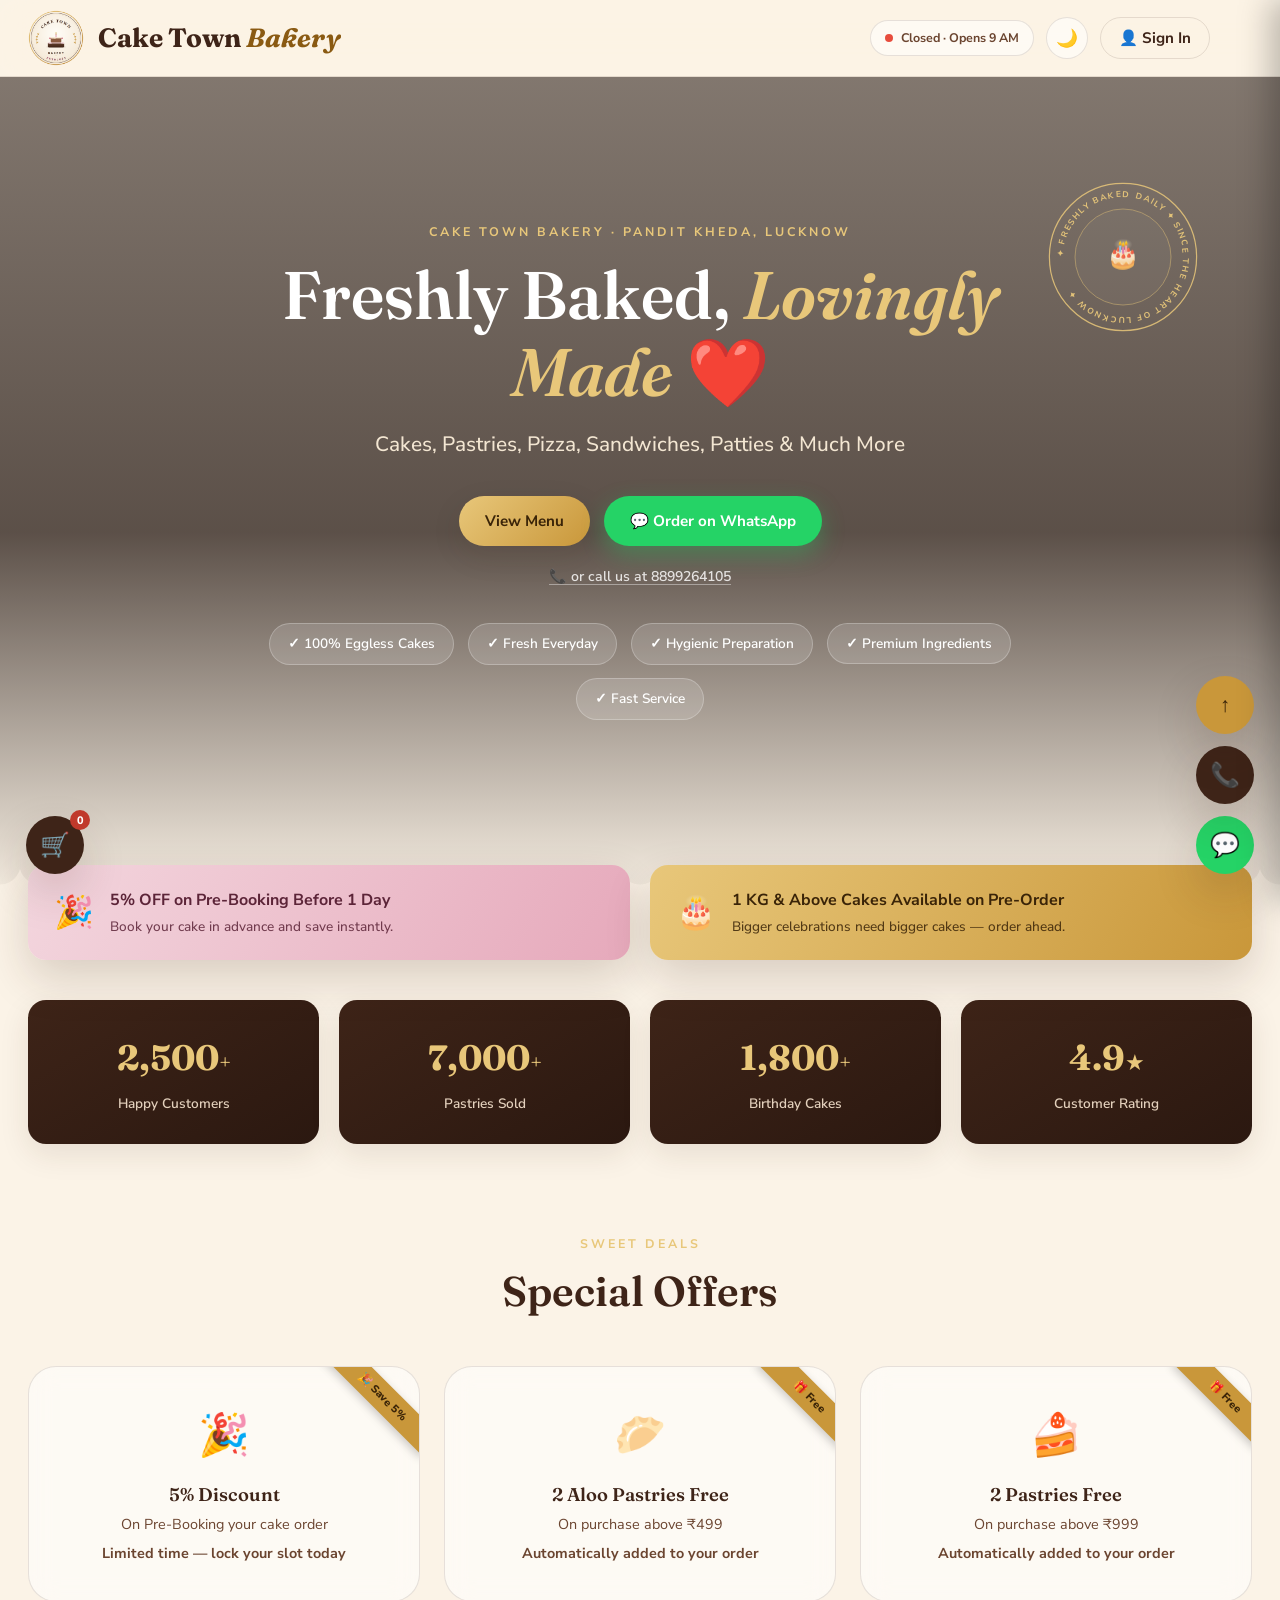
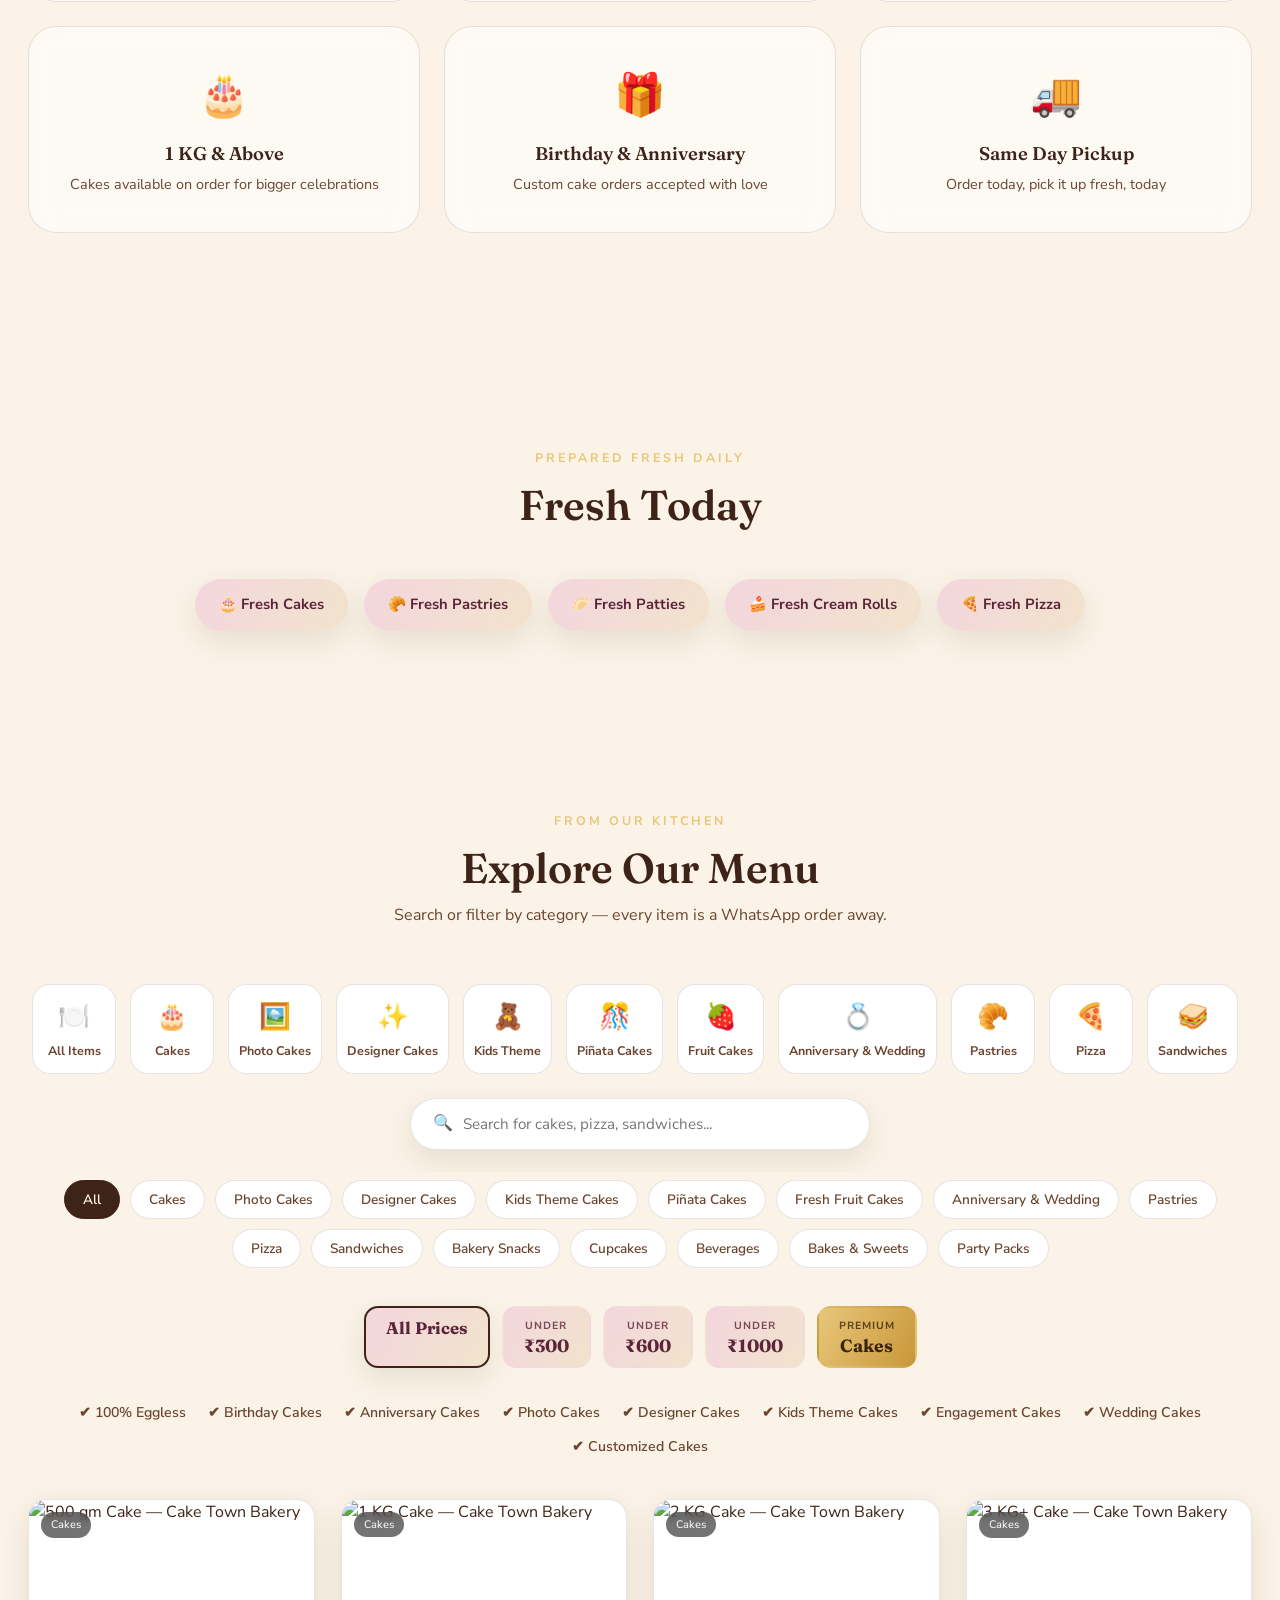
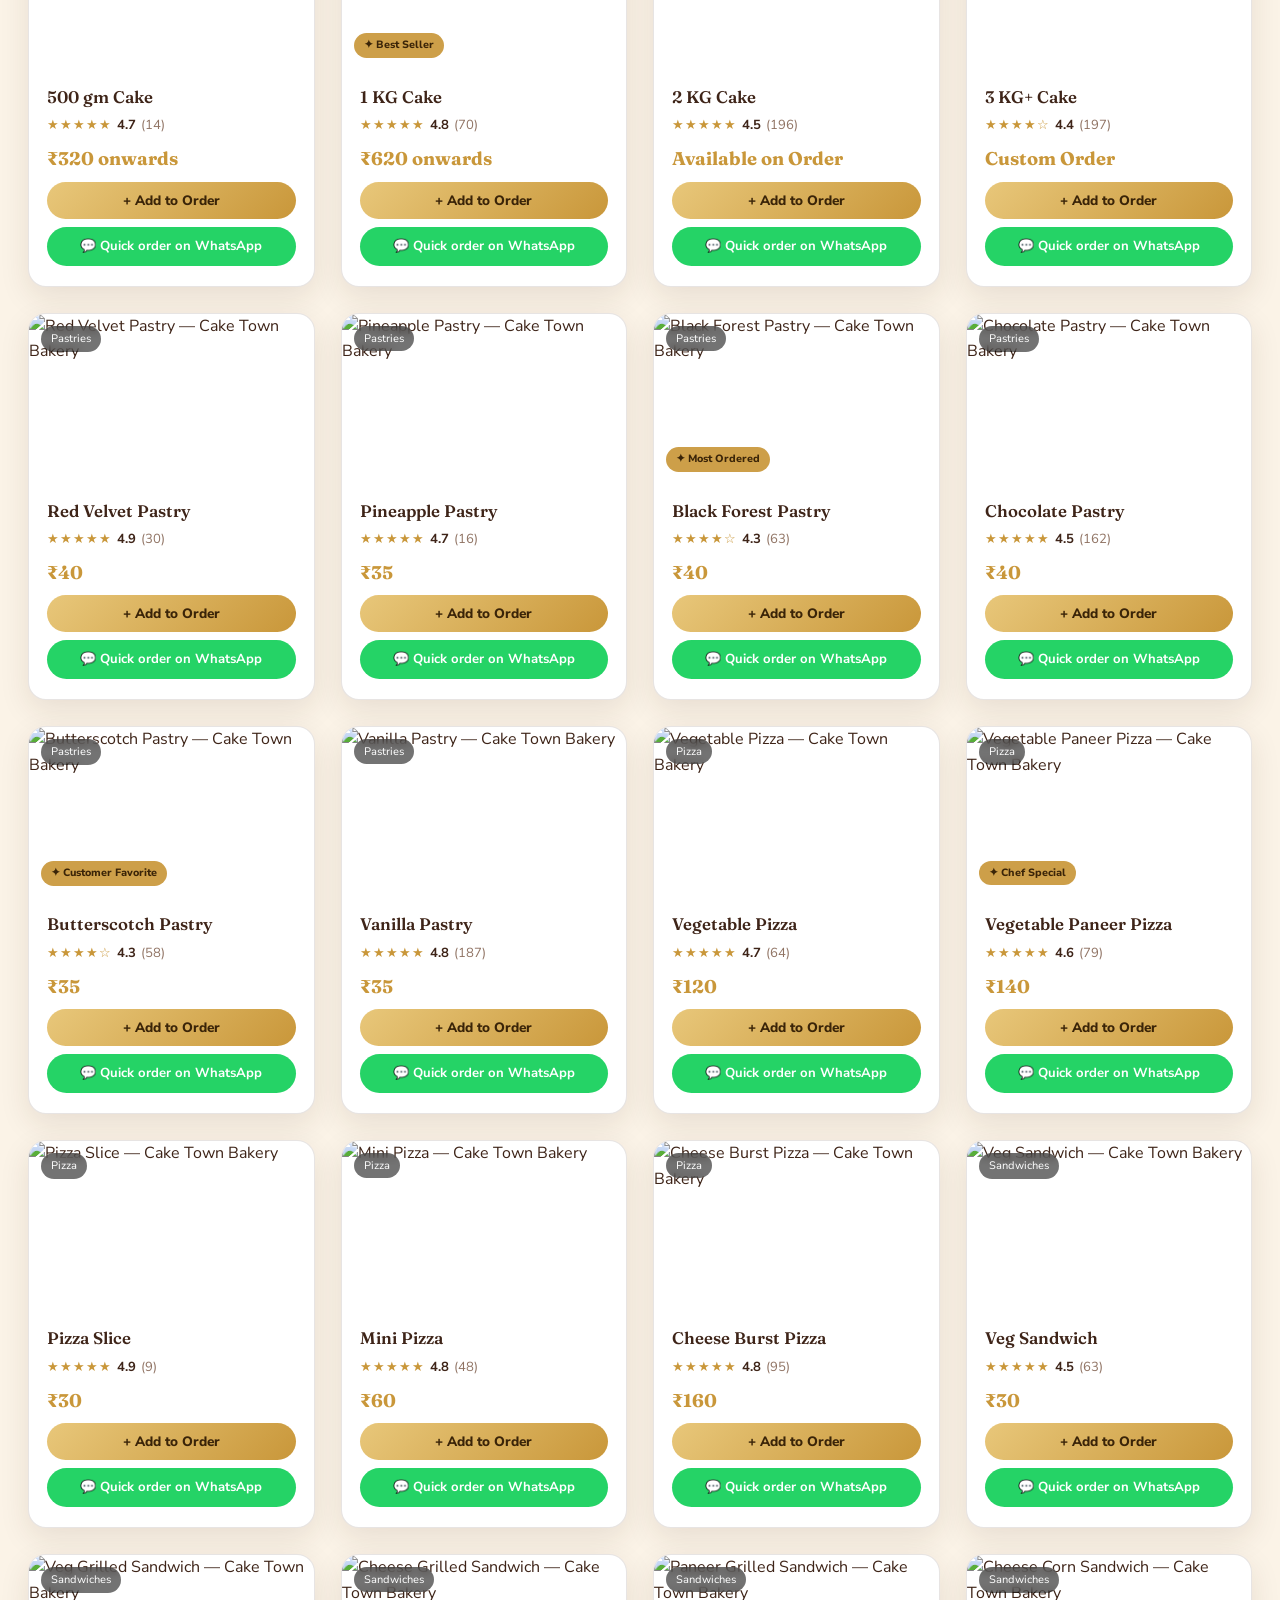
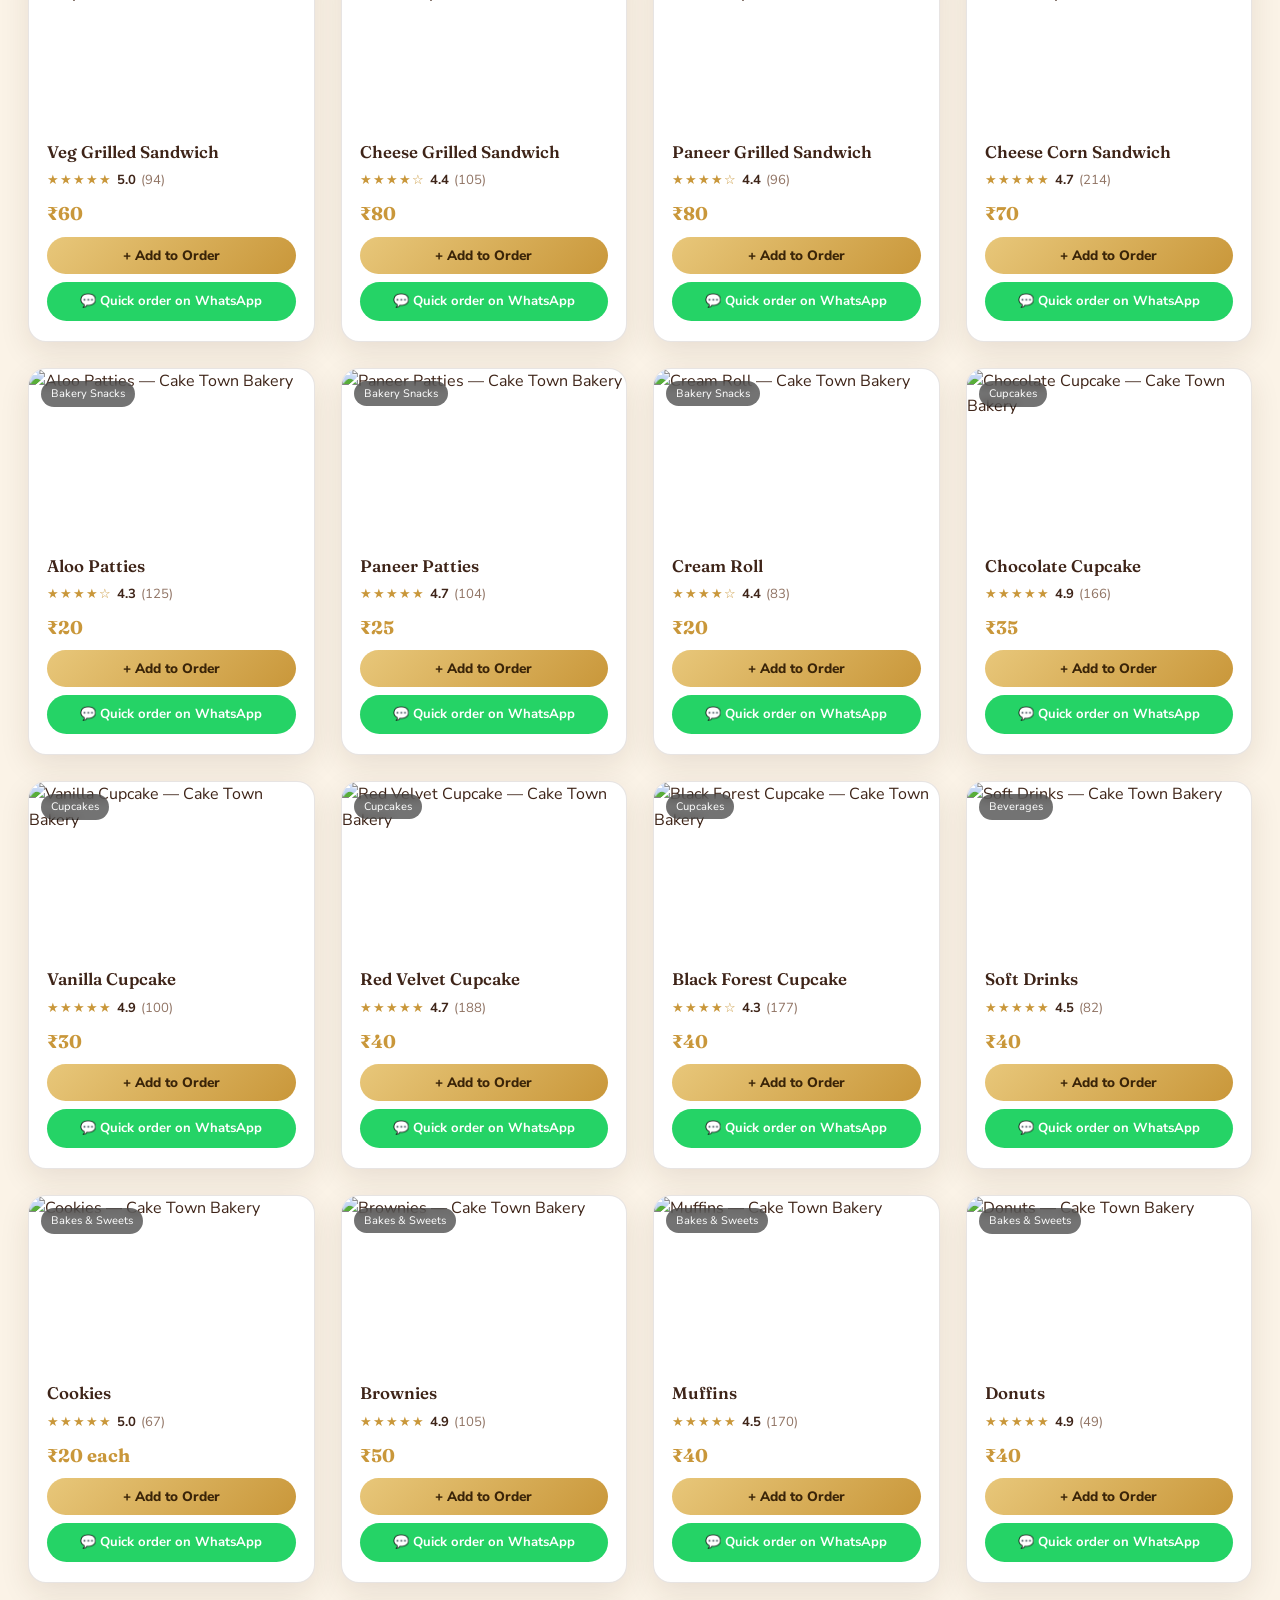
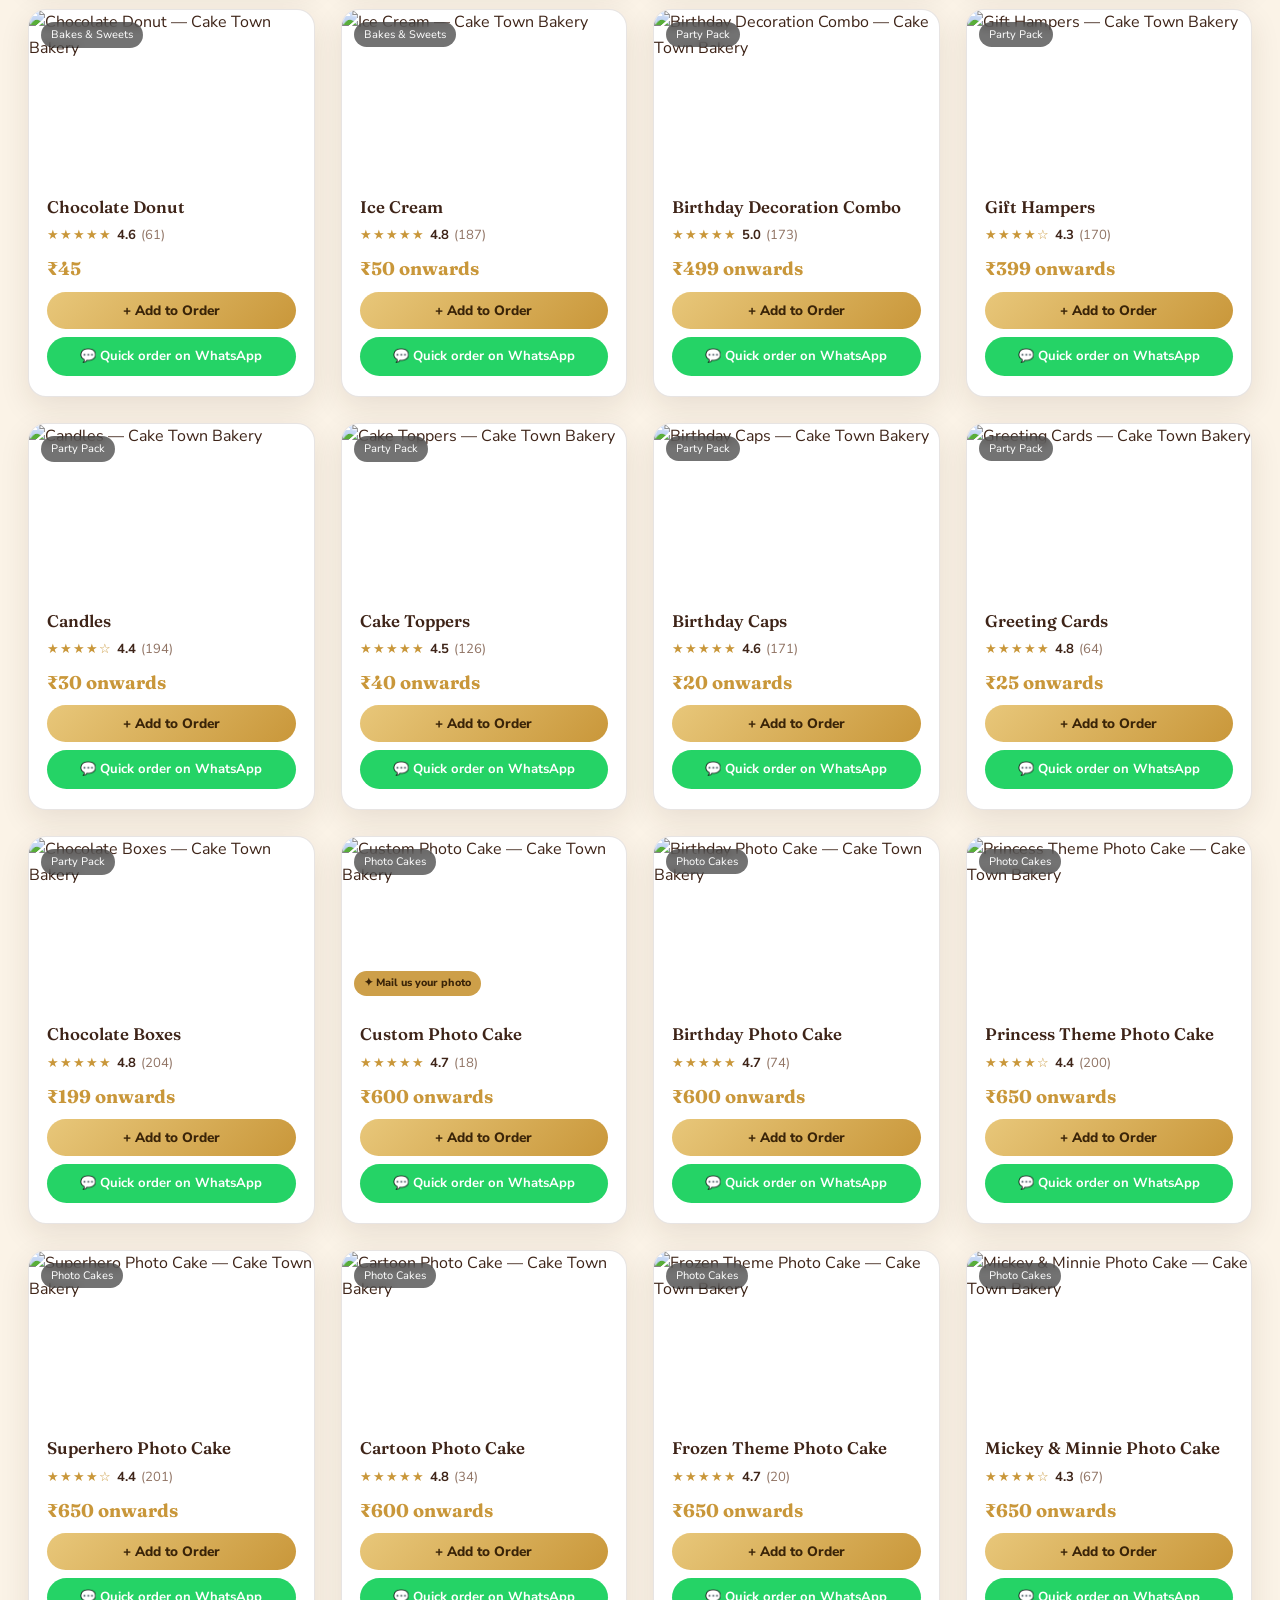
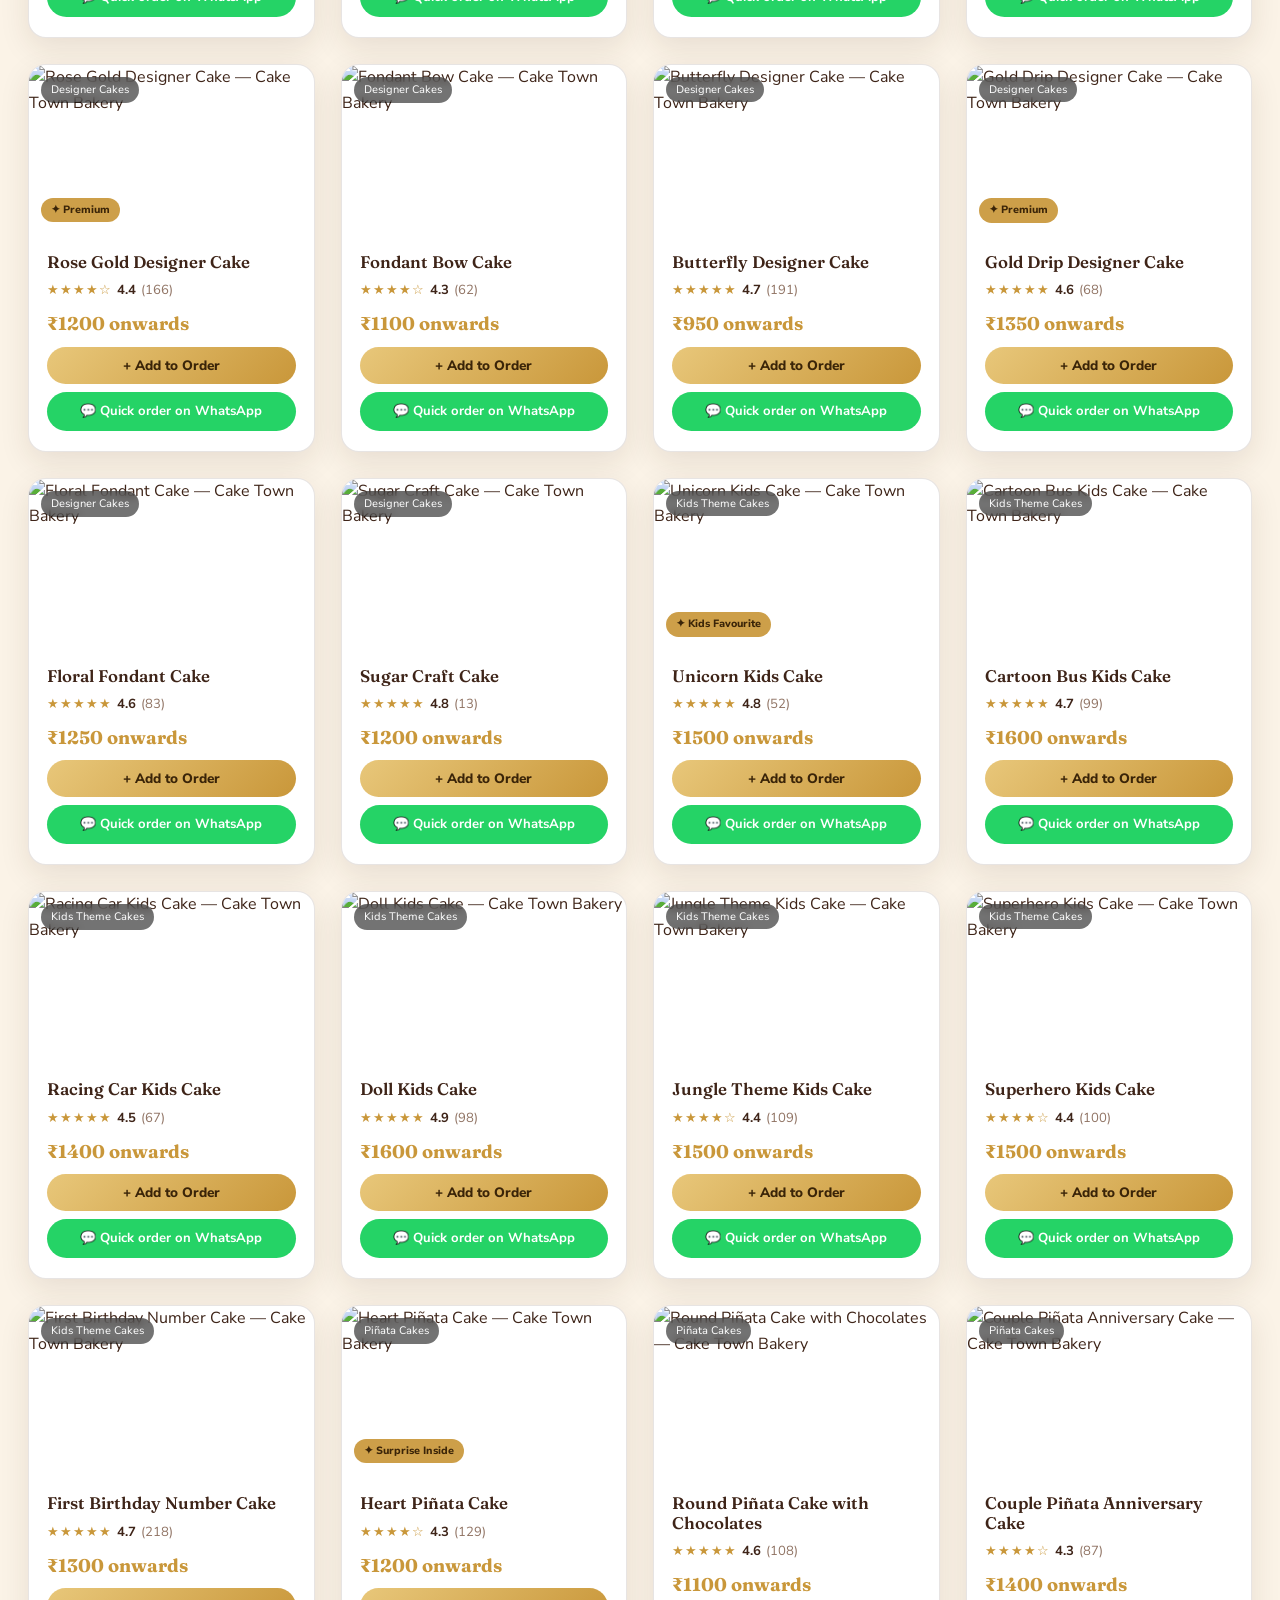
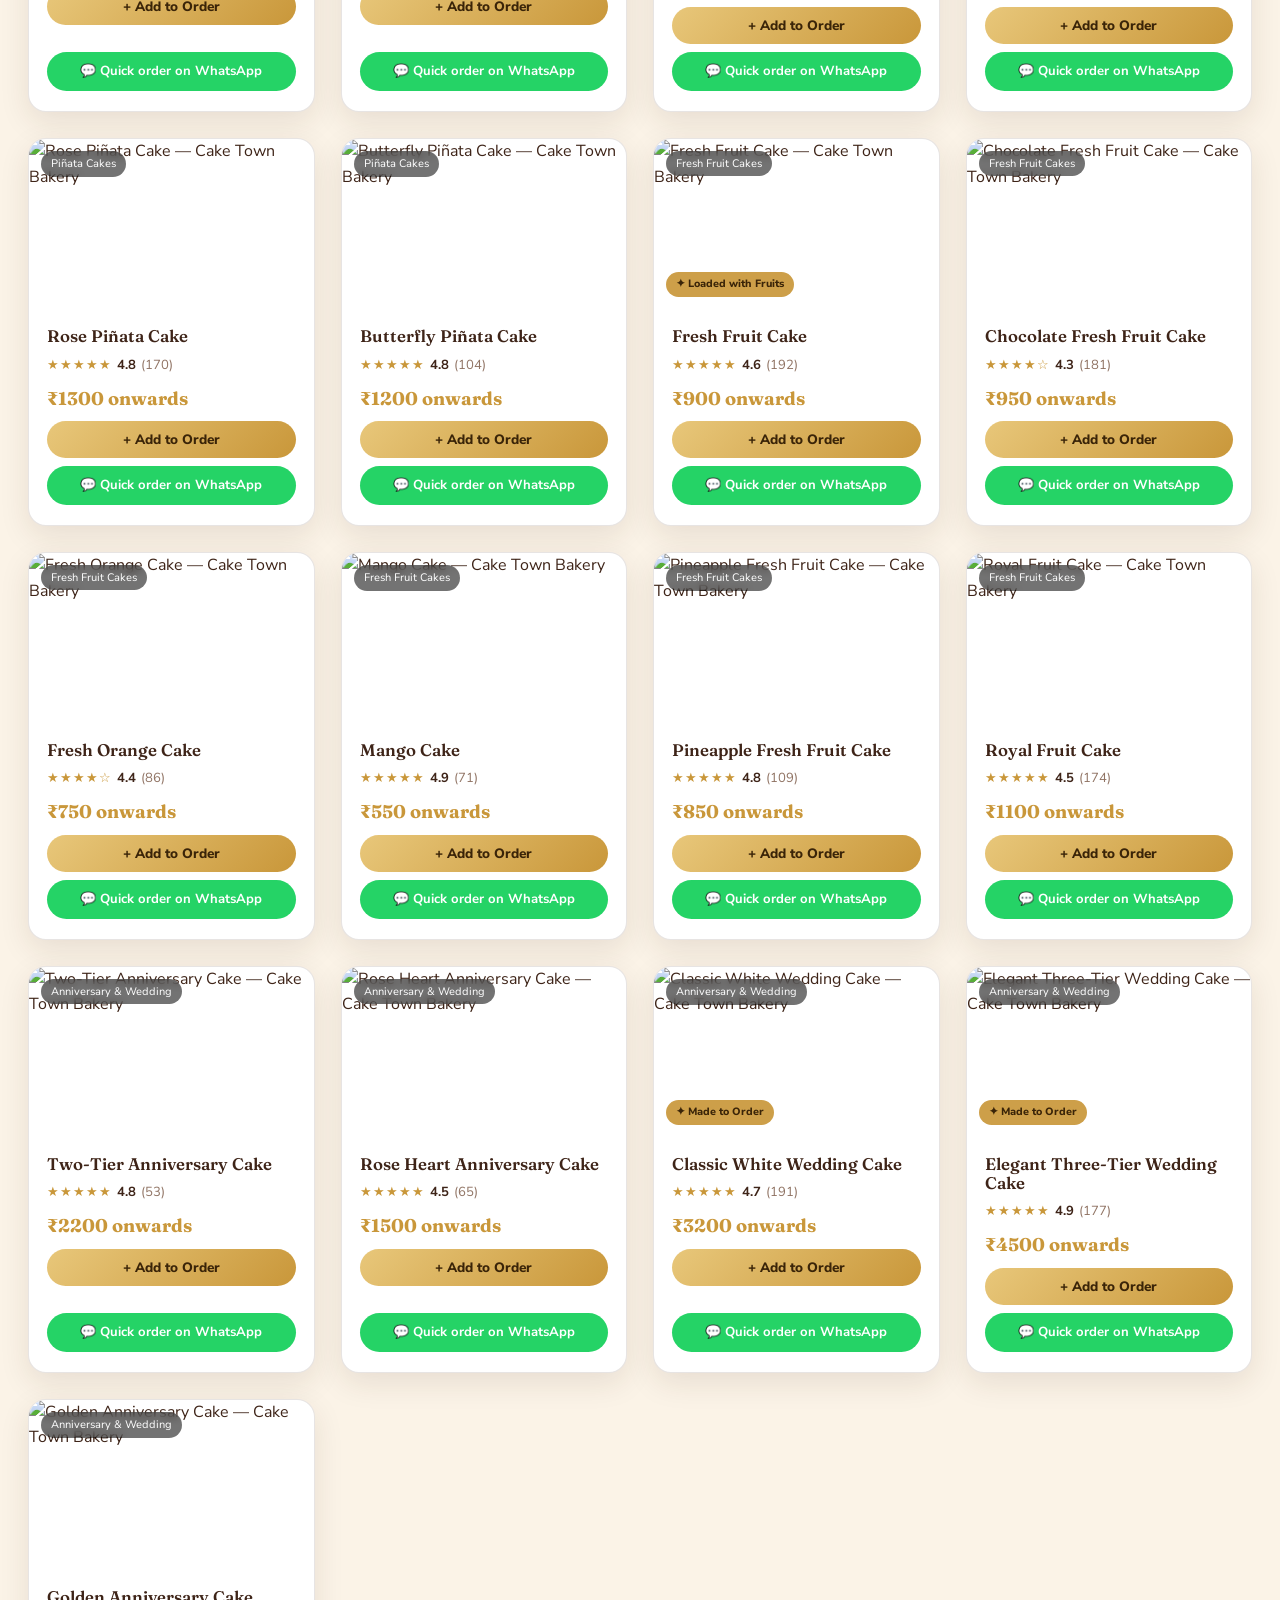
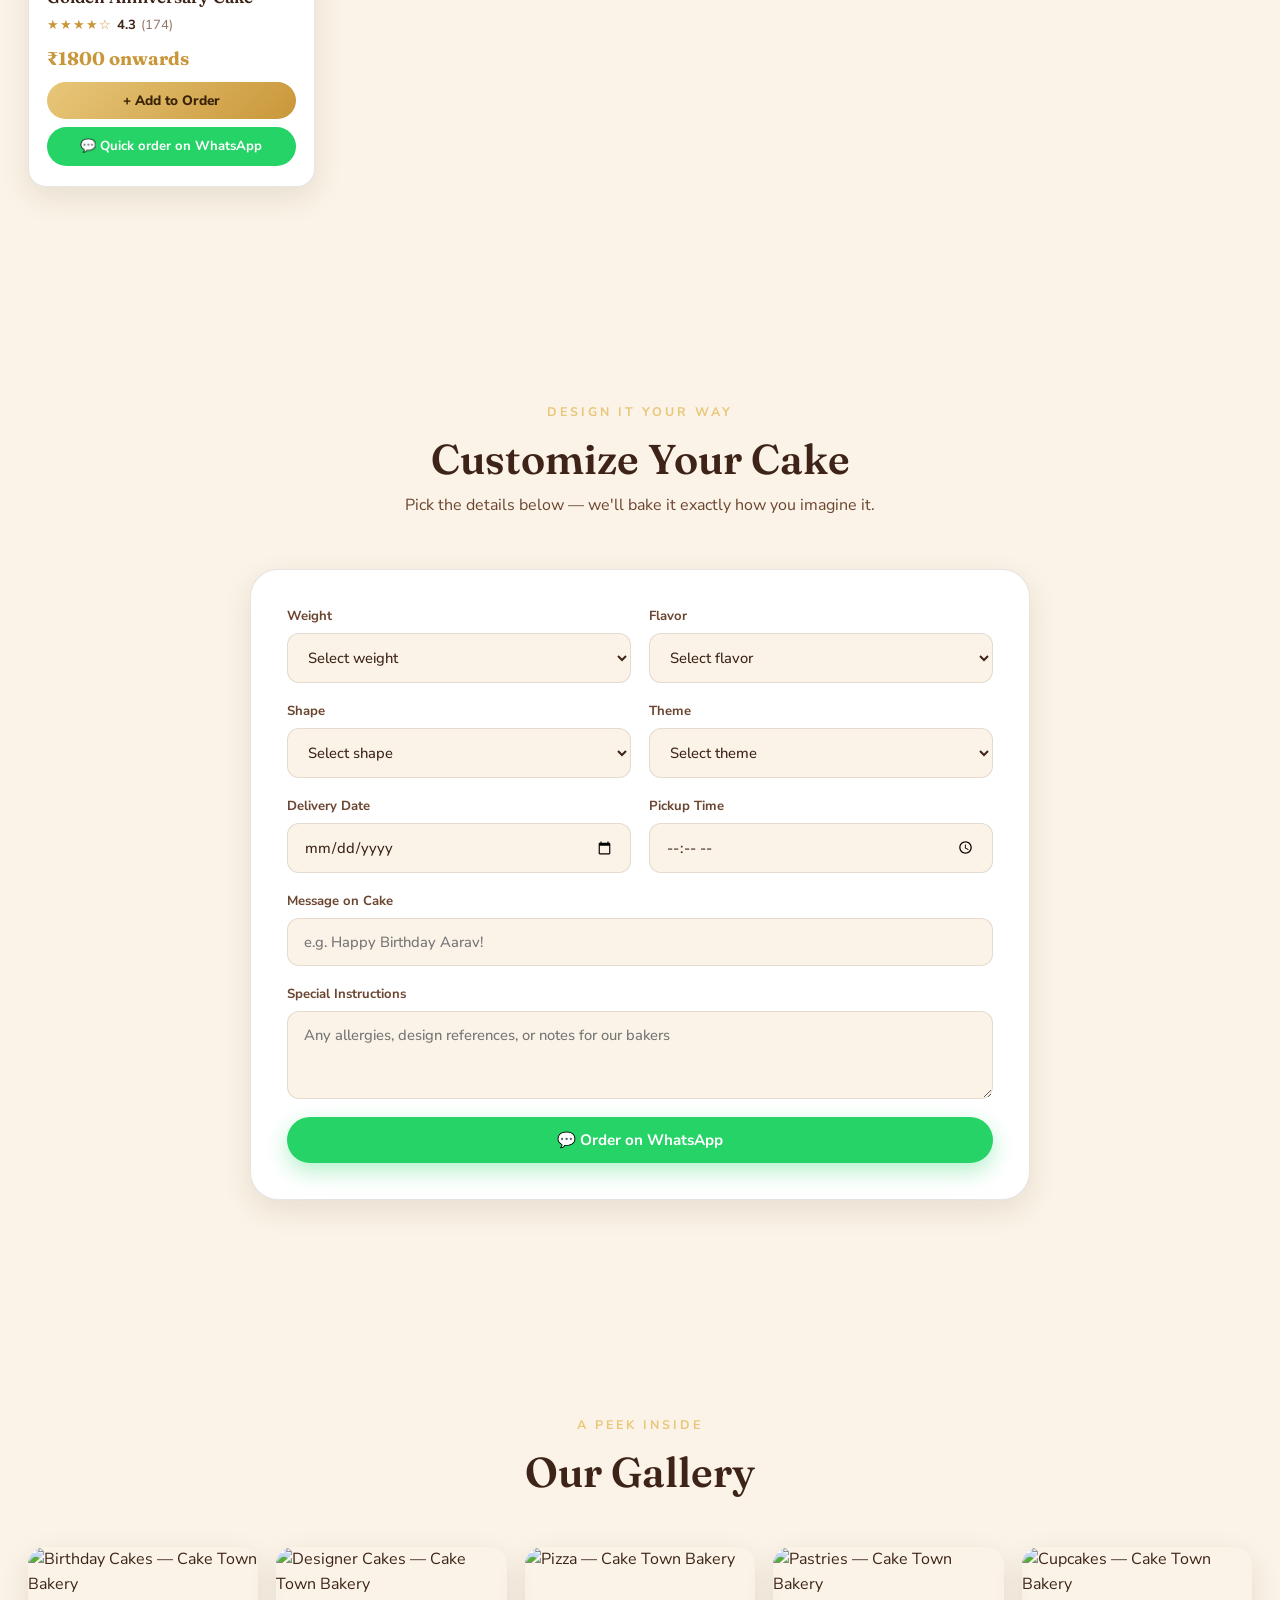
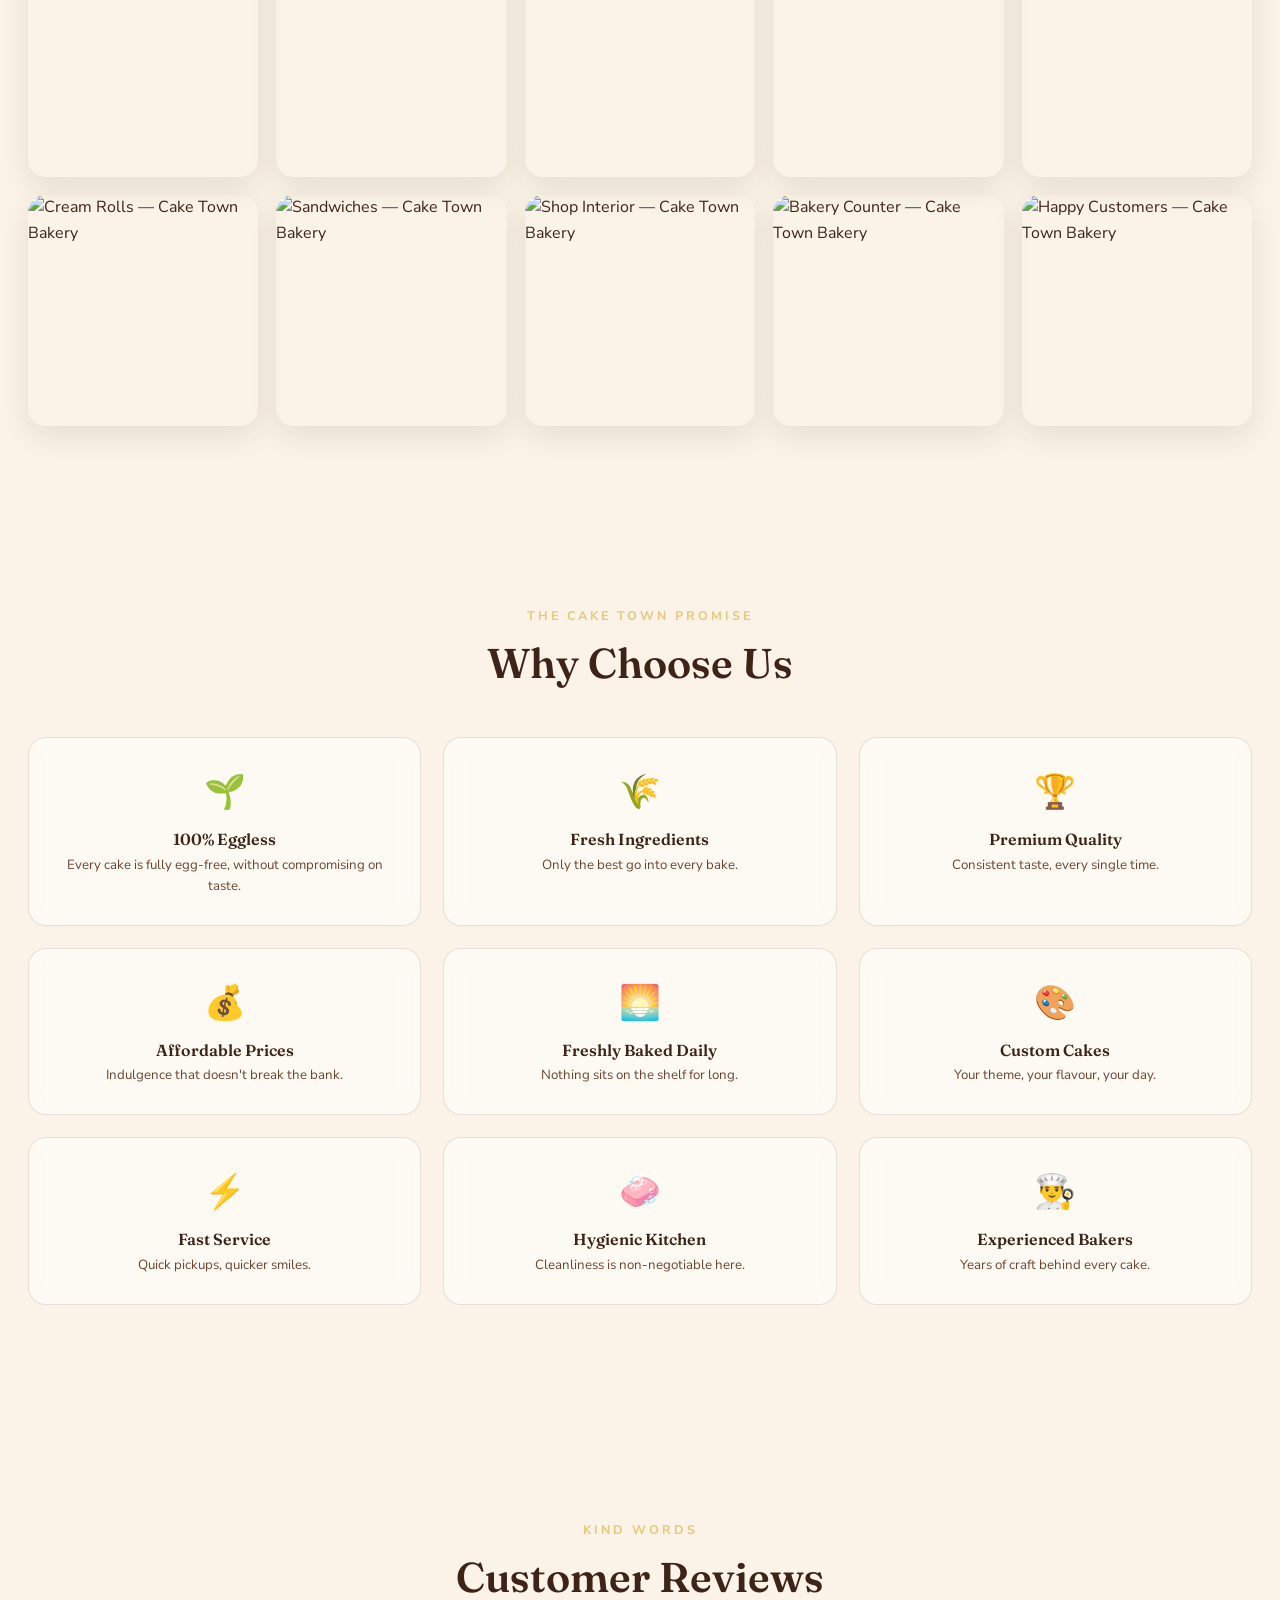
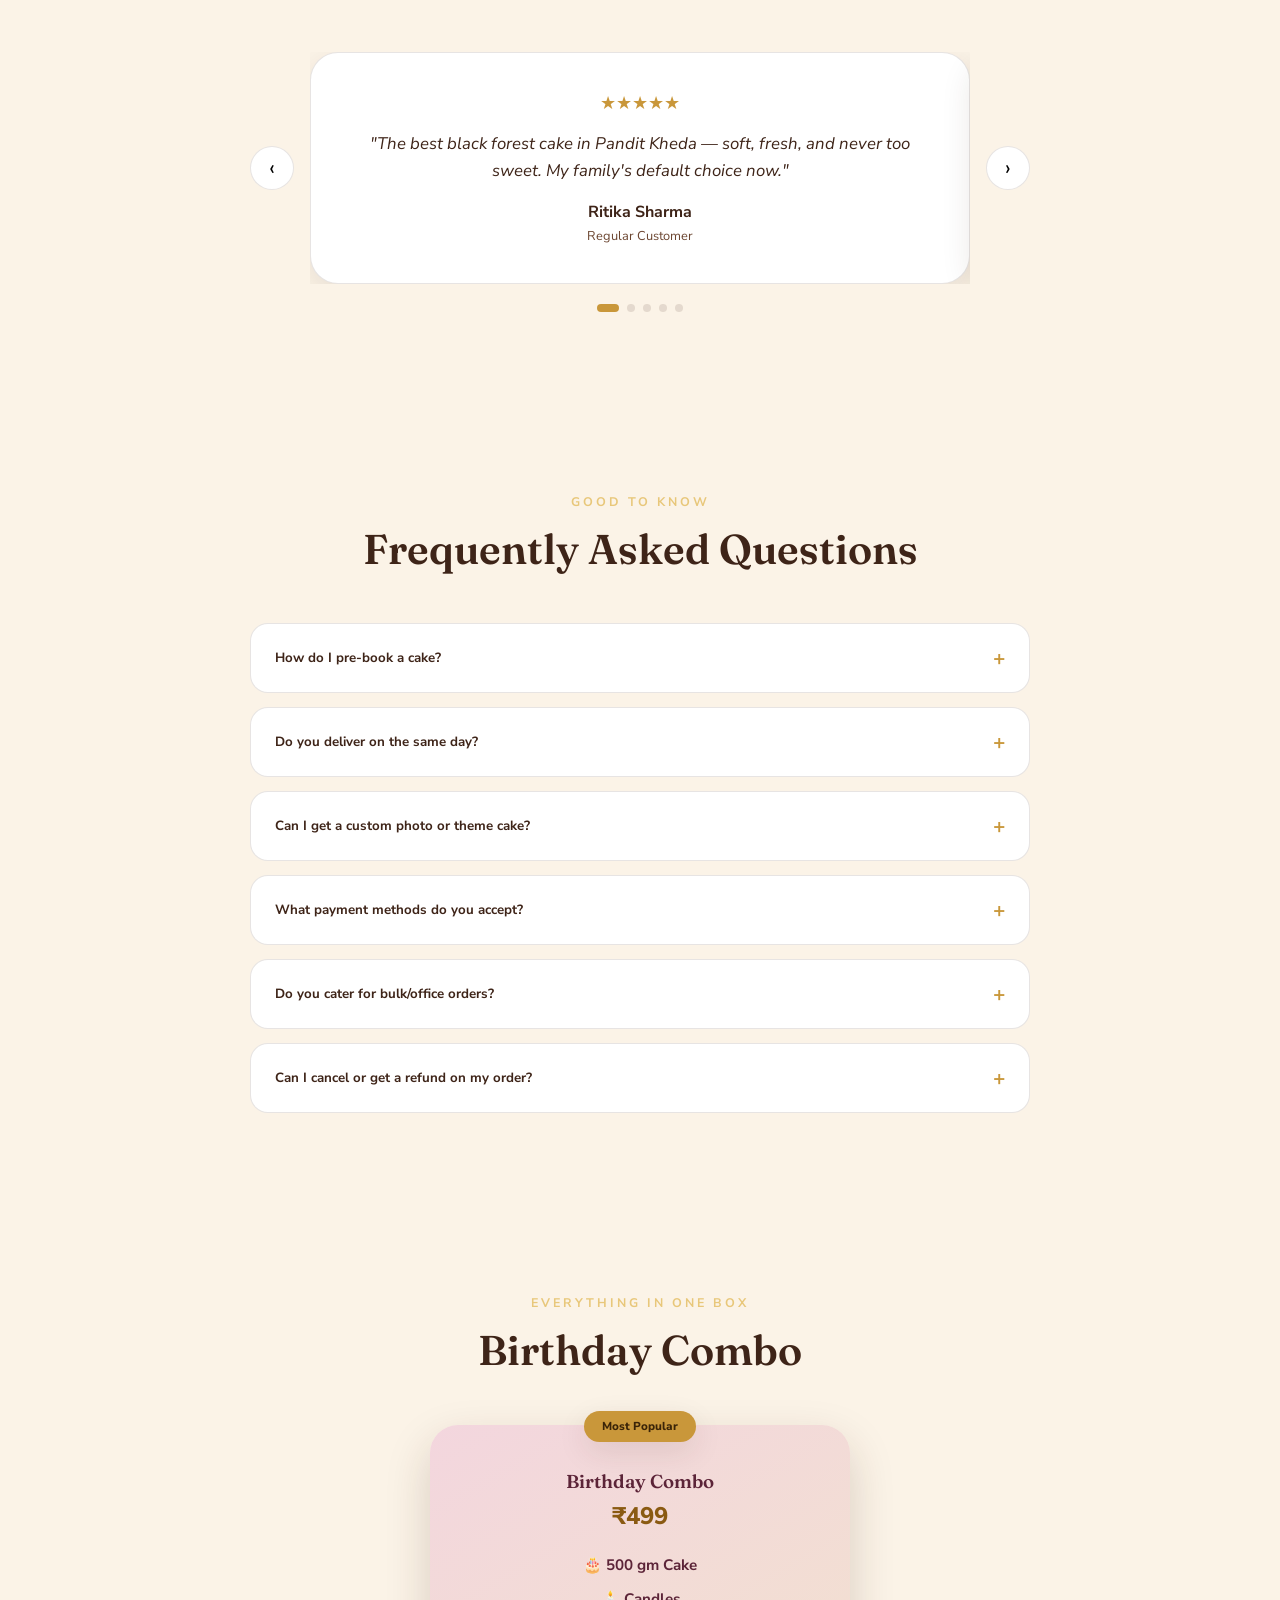
==== commit 67c0c7e1: "Replace UPI intent payment with QR-based payment popup" ====
--- a/index.html
+++ b/index.html
@@ -188,13 +188,13 @@
       <span class="ribbon">🎉 Save 5%</span>
       <div class="offer-emoji">🎉</div>
       <h3>5% Discount</h3>
-      <p>On Pre-Booking your cake order before 1 day</p>
+      <p>On Pre-Booking your cake order</p>
       <p class="offer-sub">Limited time — lock your slot today</p>
     </div>
     <div class="offer-card offer-card-ribbon">
       <span class="ribbon">🎁 Free</span>
       <div class="offer-emoji">🥟</div>
-      <h3>2 Aloo Patties Free</h3>
+      <h3>2 Aloo Pastries Free</h3>
       <p>On purchase above ₹499</p>
       <p class="offer-sub">Automatically added to your order</p>
     </div>
@@ -623,10 +623,69 @@
     </div>
     <p class="cart-note">Prices shown are starting prices — final amount is confirmed before delivery. Custom / "on order" items are priced on confirmation.</p>
     <p class="cart-note cart-note-warning">⚠️ Orders cannot be cancelled or refunded once placed — cakes and bakery items are freshly prepared for you and can't be reused or resold. Please double-check your order before confirming.</p>
-    <button class="btn btn-primary full" id="cartPayUpi">💳 Pay via UPI &amp; Place Order</button>
+    <button class="btn btn-primary full" id="cartPayUpi">💳 Proceed to Payment</button>
     <a href="#" target="_blank" rel="noopener" class="btn btn-whatsapp full" id="cartCheckout">💬 Checkout on WhatsApp</a>
   </div>
 </aside>
+
+<!-- ============ PAYMENT POPUP (QR-based UPI payment) ============
+     Replaces the old "upi://pay" deep-link flow, which failed to open on
+     many devices. This shows a live-generated QR code instead — the same
+     way any merchant UPI QR works — so the customer scans it with
+     whichever UPI app they already have (GPay/PhonePe/Paytm/BHIM), pays,
+     then taps "I've Paid" to send the order details to WhatsApp for
+     confirmation. No payment gateway, no backend, no commission — money
+     goes straight to the shop's own UPI ID. -->
+<div class="modal-overlay" id="paymentOverlay" hidden></div>
+<div class="payment-modal" id="paymentModal" role="dialog" aria-modal="true" aria-label="Complete your payment" hidden>
+  <button class="modal-close" id="paymentClose" aria-label="Close">✕</button>
+
+  <div class="payment-modal-head">
+    <img src="assets/cake-town-logo.png" alt="Cake Town Bakery" class="payment-modal-logo">
+    <div>
+      <h3>Complete Your Payment</h3>
+      <p class="payment-modal-order">Order ID: <strong id="payOrderId">—</strong></p>
+    </div>
+  </div>
+
+  <p class="payment-modal-amount">Amount to Pay: <strong id="payAmount">₹0</strong></p>
+
+  <div class="qr-wrap">
+    <div id="qrCodeBox" class="qr-box"></div>
+    <p class="qr-timer" id="qrTimer">Valid for 15:00</p>
+    <button class="btn btn-outline" id="qrRegenBtn" hidden>🔄 Generate New QR</button>
+  </div>
+
+  <div class="upi-copy-row">
+    <span>UPI ID: <strong id="payUpiId">8899264105-1@okbizaxis</strong></span>
+    <button class="btn btn-ghost" id="copyUpiBtn" type="button">📋 Copy</button>
+  </div>
+
+  <div class="pay-app-badges">
+    <span>UPI</span><span>BHIM</span><span>GPay</span><span>PhonePe</span><span>Paytm</span>
+  </div>
+
+  <p class="payment-modal-note">🔒 Money goes directly to Cake Town Bakery's UPI account. No third party, no gateway, no commission.</p>
+
+  <ol class="payment-instructions">
+    <li>Open any UPI app and scan the QR above (or paste the UPI ID).</li>
+    <li>Pay the exact amount shown.</li>
+    <li>Once paid, tap <strong>"I've Paid"</strong> below — we'll confirm your order on WhatsApp.</li>
+  </ol>
+
+  <div class="screenshot-upload">
+    <label for="paymentScreenshot" class="btn btn-outline full">📎 Attach Payment Screenshot (optional)</label>
+    <input type="file" id="paymentScreenshot" accept="image/*" hidden>
+    <div class="screenshot-preview" id="screenshotPreview" hidden>
+      <img id="screenshotPreviewImg" alt="Payment screenshot preview">
+      <span id="screenshotFileName"></span>
+      <button type="button" id="screenshotRemove" aria-label="Remove screenshot">✕</button>
+    </div>
+  </div>
+
+  <button class="btn btn-primary full" id="paidBtn">✅ I've Paid</button>
+  <button class="btn btn-outline full" id="paymentCancelBtn">Cancel</button>
+</div>
 
 <!-- ============ AUTH MODAL ============ -->
 <div class="modal-overlay" id="authOverlay" hidden></div>
@@ -671,6 +730,9 @@
   <img src="" alt="" id="lightboxImg">
 </div>
 
+<!-- Free, dependency-free QR code generator (MIT licensed) — used to render
+     a live-generated UPI payment QR in the checkout popup below. -->
+<script src="https://cdnjs.cloudflare.com/ajax/libs/qrcodejs/1.0.0/qrcode.min.js"></script>
 <script src="js/script.js"></script>
   <!-- Netlify Identity: lets the site handle the login links sent in
        invite/confirmation emails for the /admin menu editor. -->
--- a/css/style.css
+++ b/css/style.css
@@ -156,10 +156,10 @@
   display:flex; align-items:center; justify-content:space-between; padding: 10px 28px;
   gap: 20px; flex-wrap: wrap;
 }
-.logo{ display:flex; align-items:center; gap:14px; font-family: var(--font-display); font-size:2.1rem; font-weight:700; color: var(--text); flex-shrink:0; min-width:0; }
+.logo{ display:flex; align-items:center; gap:14px; font-family: var(--font-display); font-size:1.65rem; font-weight:700; color: var(--text); flex-shrink:0; min-width:0; }
 .logo em{ font-style: italic; color: var(--gold-text); }
 .logo-text{ white-space: nowrap; overflow:hidden; text-overflow:ellipsis; }
-.logo-icon-img{ height: 70px; width: 70px; object-fit: contain; flex-shrink: 0; }
+.logo-icon-img{ height: 56px; width: 56px; object-fit: contain; flex-shrink: 0; }
 /* Column 2: holds the nav links + all action buttons. Wraps onto its own line
    instead of overflowing off the edge of the screen if space gets tight. */
 .nav-right{
@@ -568,6 +568,88 @@
 .order-status{ color: var(--gold-text); font-size:0.78rem; font-weight:700; }
 
 /* ==========================================================================
+   Payment popup (QR-based UPI payment)
+   ========================================================================== */
+.payment-modal{
+  position:fixed; top:50%; left:50%; transform: translate(-50%,-50%); width: min(440px, 92vw);
+  max-height: 90vh; overflow-y:auto; z-index: 1002; padding: 28px 26px;
+  background: var(--surface-solid);
+  background: linear-gradient(160deg, rgba(255,255,255,0.55), rgba(255,255,255,0.28));
+  backdrop-filter: blur(22px) saturate(180%);
+  -webkit-backdrop-filter: blur(22px) saturate(180%);
+  border: 1px solid rgba(255,255,255,0.4);
+  border-radius: var(--radius-lg, 22px);
+  box-shadow: 0 24px 70px rgba(62,36,24,0.28);
+  animation: paymentPopIn 0.28s ease;
+}
+[data-theme="dark"] .payment-modal{
+  background: linear-gradient(160deg, rgba(46,28,20,0.7), rgba(30,18,13,0.55));
+  border-color: rgba(255,255,255,0.08);
+}
+@keyframes paymentPopIn{
+  from{ opacity:0; transform: translate(-50%,-46%) scale(0.96); }
+  to{ opacity:1; transform: translate(-50%,-50%) scale(1); }
+}
+.payment-modal-head{ display:flex; align-items:center; gap:14px; margin: 6px 0 14px; }
+.payment-modal-logo{ width:52px; height:52px; object-fit:contain; border-radius:14px; background:#fff; padding:4px; box-shadow: var(--shadow-soft); }
+.payment-modal-head h3{ margin:0 0 2px; font-size:1.15rem; }
+.payment-modal-order{ margin:0; font-size:0.82rem; color: var(--text-soft); }
+.payment-modal-order strong{ color: var(--gold-text); }
+.payment-modal-amount{ text-align:center; font-size:1rem; margin: 4px 0 16px; color: var(--text-soft); }
+.payment-modal-amount strong{ font-size:1.5rem; color: var(--text); }
+
+.qr-wrap{ display:flex; flex-direction:column; align-items:center; gap:8px; margin-bottom:16px; }
+.qr-box{
+  width:200px; height:200px; display:flex; align-items:center; justify-content:center;
+  background:#fff; border-radius:16px; padding:10px; box-shadow: 0 10px 30px rgba(0,0,0,0.15);
+}
+.qr-box img, .qr-box canvas{ width:100% !important; height:100% !important; }
+.qr-timer{ font-size:0.82rem; font-weight:700; color: var(--text-soft); margin:0; }
+.qr-timer.expired{ color:#c0392b; }
+
+.upi-copy-row{
+  display:flex; align-items:center; justify-content:space-between; gap:10px;
+  background: rgba(255,255,255,0.4); border:1px solid var(--border); border-radius:12px;
+  padding: 10px 14px; margin-bottom:14px; font-size:0.88rem;
+}
+[data-theme="dark"] .upi-copy-row{ background: rgba(255,255,255,0.05); }
+.upi-copy-row strong{ word-break: break-all; }
+#copyUpiBtn{ position:relative; flex-shrink:0; font-size:0.8rem; padding:8px 12px; }
+#copyUpiBtn.copied::after{
+  content:"Copied!"; position:absolute; top:-30px; right:0; background: var(--gold-text); color:#fff;
+  font-size:0.72rem; font-weight:700; padding:4px 9px; border-radius:8px; white-space:nowrap;
+  animation: copiedFade 1.4s ease forwards;
+}
+@keyframes copiedFade{
+  0%{ opacity:0; transform: translateY(4px); }
+  15%{ opacity:1; transform: translateY(0); }
+  80%{ opacity:1; }
+  100%{ opacity:0; transform: translateY(-4px); }
+}
+
+.pay-app-badges{ display:flex; justify-content:center; gap:8px; flex-wrap:wrap; margin-bottom:14px; }
+.pay-app-badges span{
+  font-size:0.72rem; font-weight:700; padding:5px 11px; border-radius:999px;
+  background: var(--bg); border:1px solid var(--border); color: var(--text-soft);
+}
+
+.payment-modal-note{ text-align:center; font-size:0.78rem; color: var(--text-soft); margin-bottom:14px; line-height:1.5; }
+
+.payment-instructions{ font-size:0.82rem; color: var(--text-soft); padding-left:20px; margin: 0 0 16px; line-height:1.7; }
+
+.screenshot-upload{ margin-bottom:14px; }
+.screenshot-preview{
+  display:flex; align-items:center; gap:10px; margin-top:10px; padding:8px 10px;
+  border:1px solid var(--border); border-radius:12px; font-size:0.8rem; color: var(--text-soft);
+}
+.screenshot-preview img{ width:42px; height:42px; object-fit:cover; border-radius:8px; }
+.screenshot-preview span{ flex:1; overflow:hidden; text-overflow:ellipsis; white-space:nowrap; }
+.screenshot-preview button{ flex-shrink:0; width:26px; height:26px; border-radius:999px; background: var(--bg); border:1px solid var(--border); }
+
+#paymentModal .btn{ margin-bottom:10px; }
+#paymentModal .btn:last-child{ margin-bottom:0; }
+
+/* ==========================================================================
    Gallery
    ========================================================================== */
 .gallery-grid{ display:grid; grid-template-columns: repeat(auto-fill, minmax(220px,1fr)); gap: 18px; }
